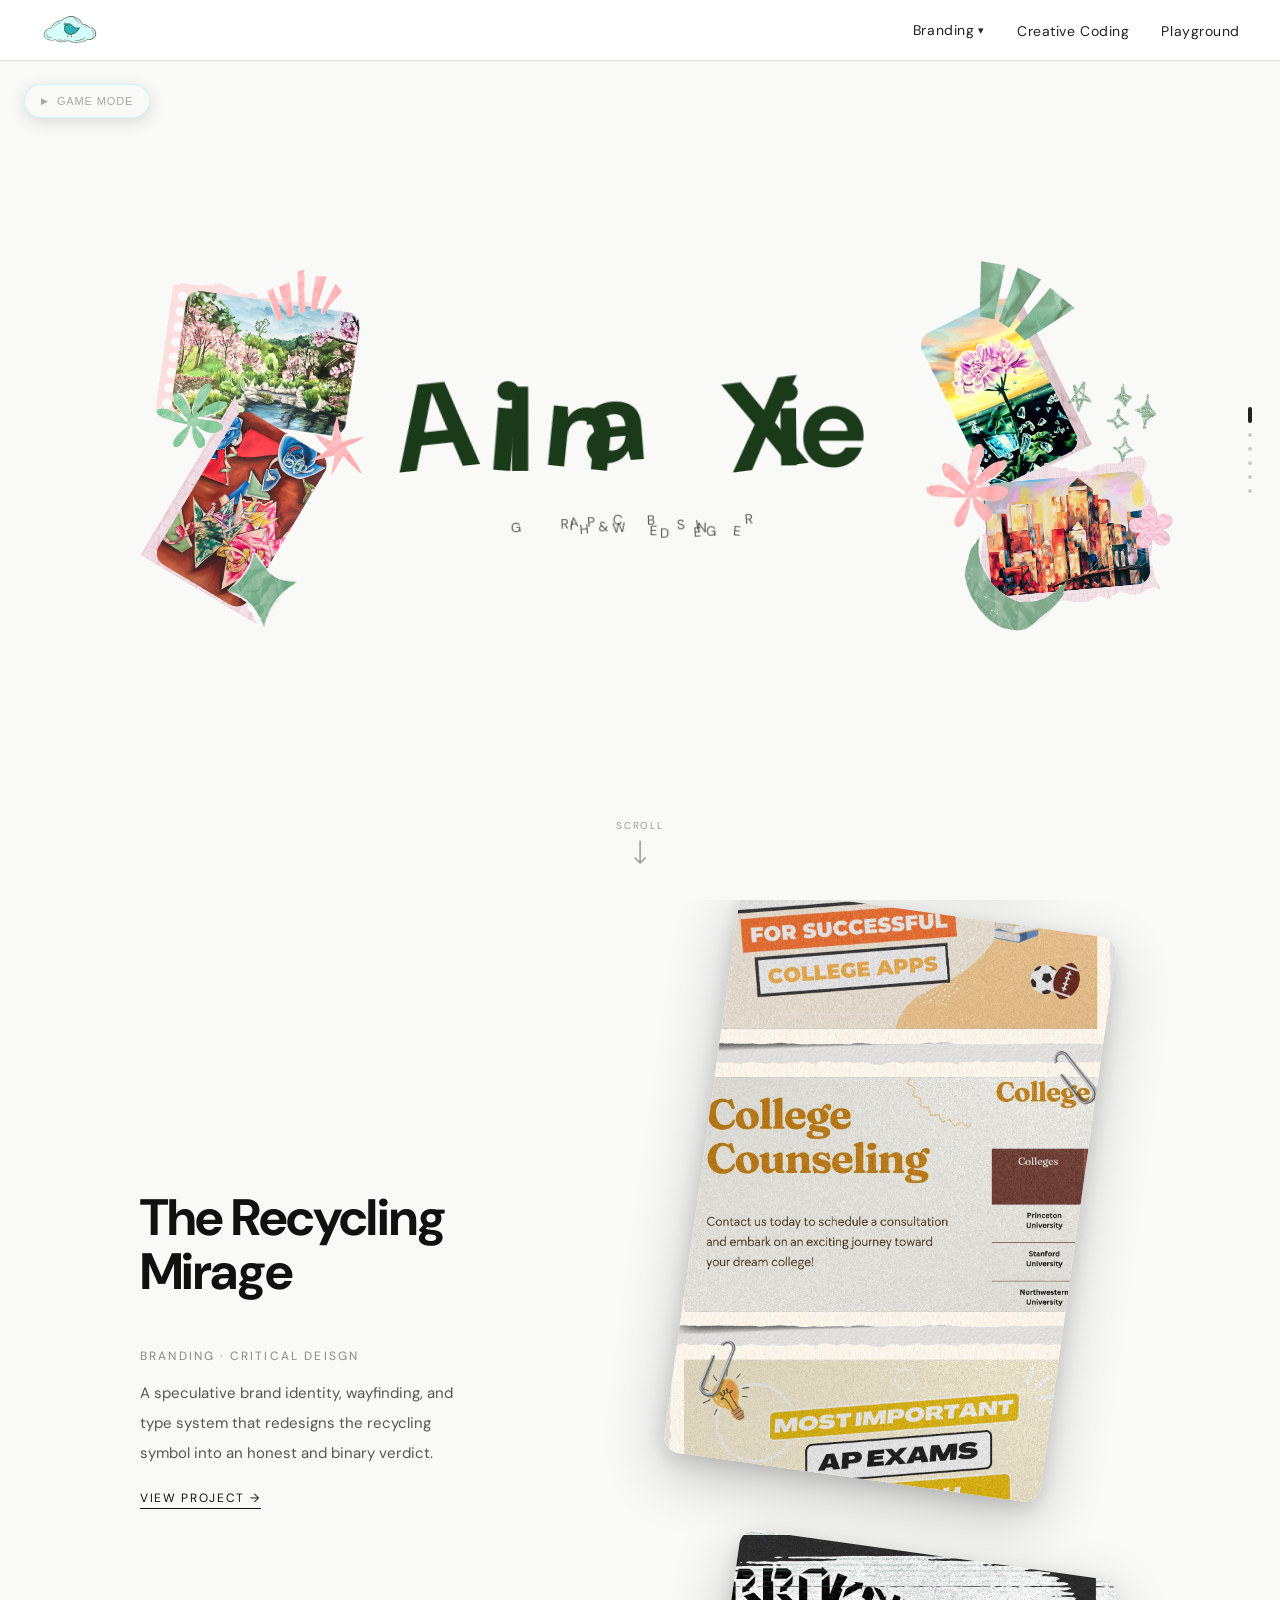
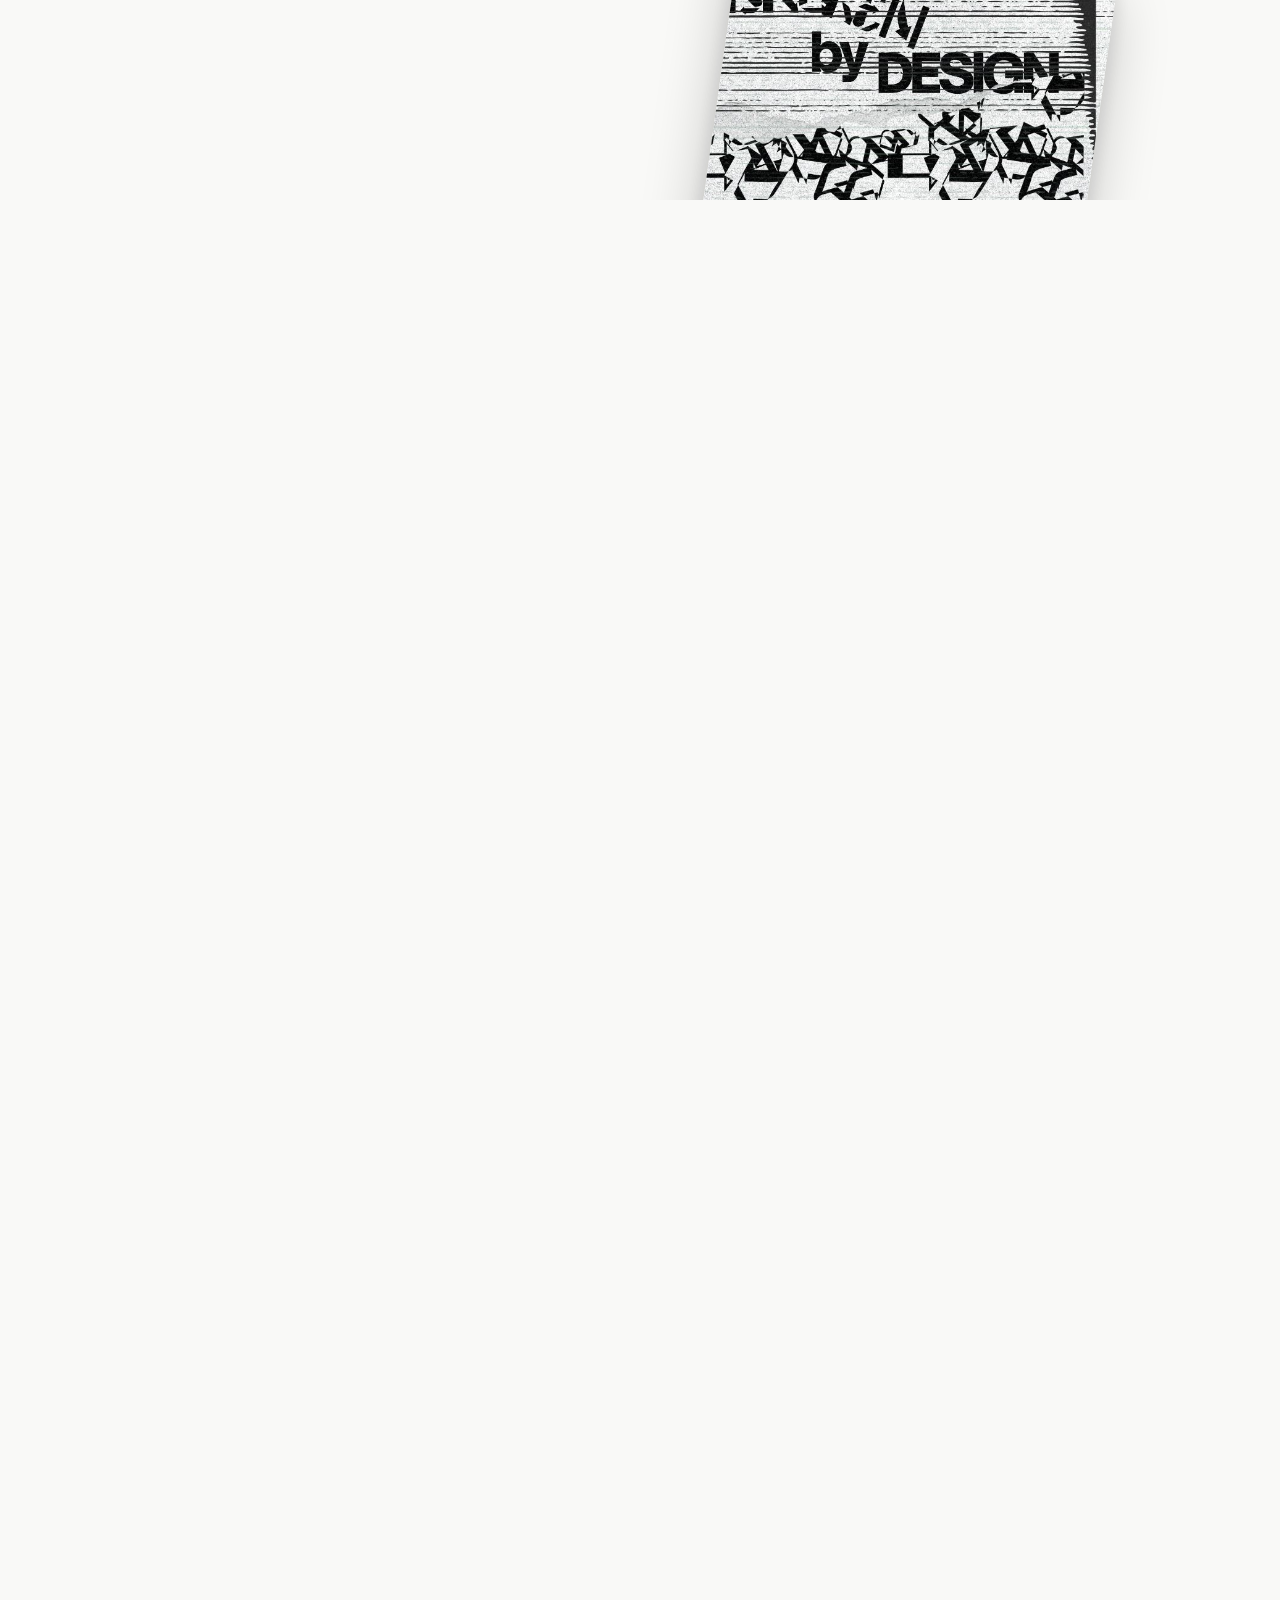
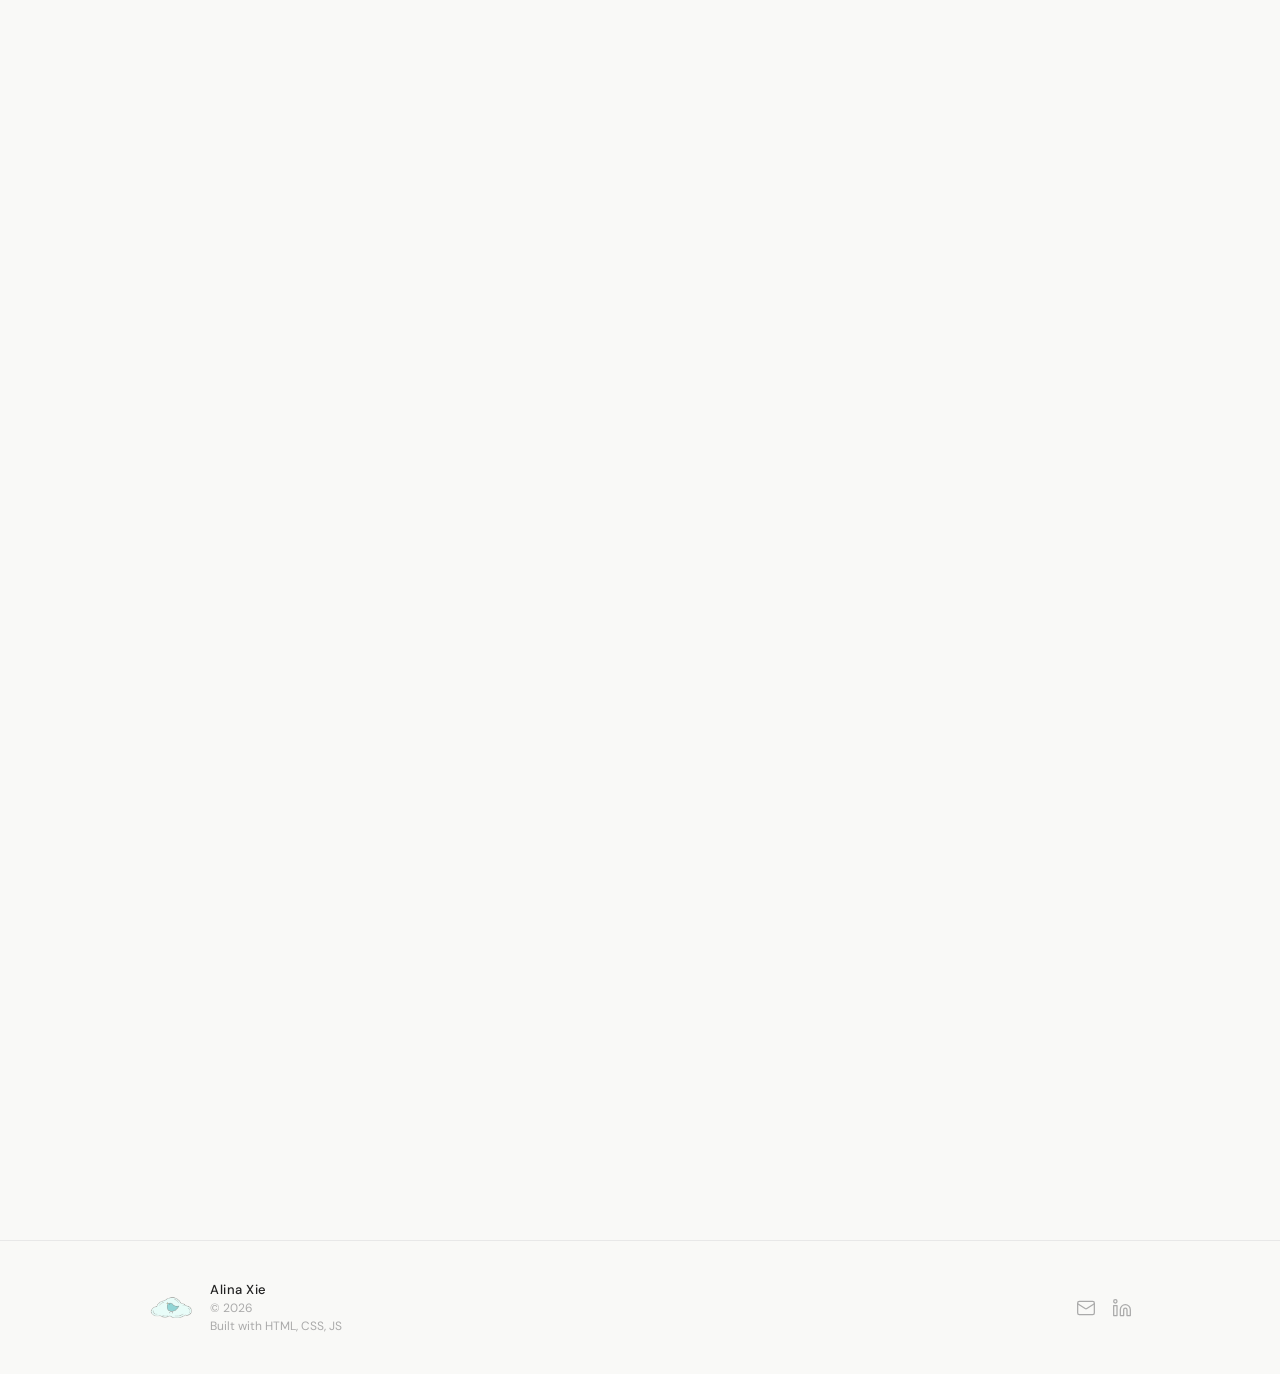
==== index.html @ 08f46d64 "remove radar" ====
<!DOCTYPE html>
<html lang="en">
<head>
  <meta charset="UTF-8" />
  <meta name="viewport" content="width=device-width, initial-scale=1.0" />
  <title>Alina Xie | Portfolio</title>
  <link rel="stylesheet" href="style.css" />
  <link rel="icon" href="images/logo.png" />
  <link rel="preconnect" href="https://fonts.googleapis.com">
  <link rel="preconnect" href="https://fonts.gstatic.com" crossorigin>
  <link href="https://fonts.googleapis.com/css2?family=DM+Sans:ital,opsz,wght@0,9..40,100..1000;1,9..40,100..1000&display=swap" rel="stylesheet">
  <link href="https://fonts.googleapis.com/css2?family=Space+Grotesk:wght@300..700&display=swap" rel="stylesheet">
  <link href="https://fonts.googleapis.com/css2?family=JetBrains+Mono:wght@400;500;600&display=swap" rel="stylesheet">
</head>
<body class="home-body">

  <!-- Background color layer -->
  <div class="home-bg-layer" id="homeBgLayer"></div>

  <!-- NAVBAR -->
  <nav class="navbar navbar-home">
    <a href="index.html" class="nav-logo">
      <img src="images/logo.png" alt="Alina Xie Logo">
    </a>
    <ul class="nav-links" id="navLinks">
      <li class="dropdown">
        <a href="#" class="dropdown-toggle">Branding <span class="arrow">▾</span></a>
        <ul class="dropdown-menu">
          <li><a href="sportsExcitement.html">SportsExcitement</a></li>
          <li><a href="haddee.html">Haddee Education</a></li>
          <li><a href="recyclingMirage.html">The Recycling Mirage</a></li>
        </ul>
      </li>
      <li><a href="web-art.html">Creative Coding</a></li>
      <li><a href="playground.html">Playground</a></li>
    </ul>
    <button class="hamburger" id="hamburger" aria-label="Toggle menu">
      <span></span><span></span><span></span>
    </button>
  </nav>

  <!-- GAME MODE TOGGLE -->
  <button class="game-mode-btn" id="gameModeBtn" type="button" aria-haspopup="true">
    <span class="game-mode-btn-icon">▶</span>
    <span class="game-mode-btn-text">GAME MODE</span>
  </button>

  <!-- HERO: full viewport, background + name only -->
  <section class="home-hero" id="homeHero">
    <div class="home-hero-bg">
      <!-- <img src="images/heroBackground.jpg" alt=""> -->
    </div>
    <div class="home-hero-content">
      <img src="images/heroArt1.png" alt="" class="hero-art hero-art-left">
      <div class="hero-text-center">
        <h1 class="slide-intro-name" id="heroTitle" aria-label="Alina Xie">
          <span class="hero-word">
            <span class="hl">A</span><span class="hl">l</span><span class="hl">i</span><span class="hl">n</span><span class="hl">a</span>
          </span>
          <span class="hero-space"></span>
          <span class="hero-word">
            <span class="hl">X</span><span class="hl">i</span><span class="hl">e</span>
          </span>
        </h1>
        <p class="slide-intro-sub" id="heroSub">Graphic &amp; Web Designer</p>
      </div>
      <img src="images/heroArt2.png" alt="" class="hero-art hero-art-right">
    </div>
    <div class="slide-scroll-hint">
      <span>Scroll</span>
      <svg width="14" height="24" viewBox="0 0 14 24" fill="none"><path d="M7 1 L7 23 M7 23 L2 18 M7 23 L12 18" stroke="currentColor" stroke-width="1.5" stroke-linecap="round" stroke-linejoin="round"/></svg>
    </div>
  </section>

  <!-- PROJECTS: left text panel + right scroll strip -->
  <div class="home-layout-outer" id="homeLayoutOuter">
  <div class="home-layout" id="homeLayout">

    <!-- LEFT: sticky text panel -->
    <div class="home-text-panel" id="homeTextPanel">
      <div class="home-project-info" id="homeProjectInfo" aria-live="polite">
        <h2 class="slide-title" id="infoTitle">SportsExcitement</h2>
        <p class="slide-category" id="infoCategory">Branding · Marketing</p>
        <p class="slide-desc" id="infoDesc">Graphics and carousel posts building community for a sports platform supporting youth athletes.</p>
        <a class="slide-cta" id="infoCta" href="sportsExcitement.html">View Work →</a>
      </div>
    </div>

    <!-- RIGHT: vertical scroll strip -->
    <div class="home-scroll-strip" id="homeScrollStrip">
      <div class="home-strip-track" id="homeStripTrack">

      <div class="home-thumb" data-index="0"
           data-href="sportsExcitement.html">
        <div class="thumb-info">
          <p class="thumb-category">Branding · Marketing</p>
          <h2 class="thumb-title">SportsExcitement</h2>
          <p class="thumb-desc">Graphics and carousel posts building community for a sports platform supporting youth athletes.</p>
          <a class="thumb-cta" href="sportsExcitement.html">View Work →</a>
        </div>
        <a href="sportsExcitement.html">
          <img src="images/sportsExcitementThumbnail.jpg" alt="">
        </a>
      </div>

      <div class="home-thumb" data-index="1"
           data-href="haddee.html">
        <div class="thumb-info">
          <p class="thumb-category">Branding · Marketing</p>
          <h2 class="thumb-title">Haddee Education</h2>
          <p class="thumb-desc">Short-form infographic videos and thumbnails for a K–12 and college education service.</p>
          <a class="thumb-cta" href="haddee.html">View Work →</a>
        </div>
        <a href="haddee.html">
          <img src="images/haddeeThumbnail.jpg" alt="">
        </a>
      </div>

      <div class="home-thumb" data-index="2"
           data-href="haddee.html">
        <div class="thumb-info">
          <p class="thumb-category">Branding · Critical Deisgn</p>
          <h2 class="thumb-title">The Recycling Mirage</h2>
          <p class="thumb-desc">A speculative brand identity, wayfinding, and type system that redesigns the recycling symbol into an honest and binary verdict.</p>
          <a class="thumb-cta" href="recyclingMirage.html">View Project →</a>
        </div>
        <a href="recyclingMirage.html">
          <img src="images/recyclingThumbnail.jpg" alt="">
        </a>
      </div>

      <div class="home-thumb" data-index="3"
           data-href="web-art.html">
        <div class="thumb-info">
          <p class="thumb-category">Coding · Web Art</p>
          <h2 class="thumb-title">Creative Coding</h2>
          <p class="thumb-desc">Scroll-based creative coding websites exploring memory, ocean pollution, and forgotten recipes.</p>
          <a class="thumb-cta" href="web-art.html">View Projects →</a>
        </div>
        <a href="web-art.html">
          <img src="images/webArtThumbnail.gif" alt="">
        </a>
      </div>

      <div class="home-thumb" data-index="4"
           data-href="playground.html">
        <div class="thumb-info">
          <p class="thumb-category">Graphic Design · Fine Art</p>
          <h2 class="thumb-title">Playground</h2>
          <p class="thumb-desc">My personal graphic design and fine art pieces.</p>
          <a class="thumb-cta" href="playground.html">View Work →</a>
        </div>
        <a href="playground.html">
          <img src="images/playgroundThumbnail.jpg" alt="">
        </a>
      </div>

      </div><!-- end home-strip-track -->
    </div>

  </div>
  </div><!-- end home-layout-outer -->

  <!-- PROGRESS DOTS (hero first, then projects) -->
  <nav class="slide-dots" id="slideDots" aria-label="Project navigation">
    <button class="dot active" data-target="hero" aria-label="Intro"></button>
    <button class="dot" data-target="0" aria-label="Sports Excitement"></button>
    <button class="dot" data-target="1" aria-label="Haddee Education"></button>
    <button class="dot" data-target="2" aria-label="Recycling"></button>
    <button class="dot" data-target="3" aria-label="Creative Coding"></button>
    <button class="dot" data-target="4" aria-label="Playground"></button>
  </nav>
  <div class="home-footer-wrap">
    <hr class="footer-rule">

    <!-- FOOTER -->
    <footer class="footer">
      <div class="footer-left">
        <a href="index.html" class="footer-logo">
          <img src="images/logo.png" alt="Alina Xie Logo">
        </a>
        <div class="footer-name-group">
          <span class="footer-name">Alina Xie</span>
          <span class="footer-year">&copy; 2026</span>
          <span class="footer-year">Built with HTML, CSS, JS</span>
        </div>
      </div>
      <div class="footer-right">
        <a href="mailto:alinayutongxie@gmail.com" class="footer-icon" aria-label="Email">
          <svg xmlns="http://www.w3.org/2000/svg" width="20" height="20" viewBox="0 0 24 24" fill="none" stroke="currentColor" stroke-width="1.5" stroke-linecap="round" stroke-linejoin="round">
            <rect x="2" y="4" width="20" height="16" rx="2"/><path d="m22 7-8.97 5.7a1.94 1.94 0 0 1-2.06 0L2 7"/>
          </svg>
        </a>
        <a href="https://www.linkedin.com/in/alinayxie" target="_blank" class="footer-icon" aria-label="LinkedIn">
          <svg xmlns="http://www.w3.org/2000/svg" width="20" height="20" viewBox="0 0 24 24" fill="none" stroke="currentColor" stroke-width="1.5" stroke-linecap="round" stroke-linejoin="round">
            <path d="M16 8a6 6 0 0 1 6 6v7h-4v-7a2 2 0 0 0-2-2 2 2 0 0 0-2 2v7h-4v-7a6 6 0 0 1 6-6z"/><rect x="2" y="9" width="4" height="12"/><circle cx="4" cy="4" r="2"/>
          </svg>
        </a>
      </div>
    </footer>
  </div>

  <!-- GAME MODE OVERLAY -->
  <div class="game-overlay" id="gameOverlay" aria-hidden="true">
    <div class="game-stars" aria-hidden="true"></div>
    <div class="game-stars-2" aria-hidden="true"></div>
    <div class="game-grid-bg" aria-hidden="true"></div>
    <div class="game-scanlines" aria-hidden="true"></div>

    <div class="game-world" id="gameWorld">
      <div class="game-character" id="gameCharacter">
        <img src="images/game/character.png" alt="" class="game-character-img" id="gameCharacterImg"
             onerror="this.classList.add('game-char-missing')">
        <div class="game-character-fallback" aria-hidden="true"></div>
      </div>
    </div>

    <div class="game-hud">
      <div class="game-hud-title">
        <span class="game-hud-dot" aria-hidden="true"></span>
        <span class="game-hud-text">
          <span class="game-hud-heading">GAME MODE</span>
          <span id="gameHudLabel">SIGNALS 0 / 8</span>
        </span>
      </div>
      <div class="game-hud-right">
        <button class="game-mute-btn" id="gameMuteBtn" type="button" aria-label="Toggle sound">
          <img src="images/game/notMute.png" alt="" class="game-mute-icon" id="gameMuteIcon">
        </button>
        <button class="game-exit-btn" id="gameExitBtn" type="button">EXIT ✕</button>
      </div>
    </div>

    <p class="game-hint">use arrow keys or the arrow pad below to move towards the portals</p>

    <div class="game-toast" id="gameToast" aria-live="polite"></div>

    <div class="game-controls" id="gameControls" role="group" aria-label="Move character">
      <button class="game-pad-btn game-pad-up" data-dir="up" aria-label="Move up" aria-pressed="false" type="button">▲</button>
      <button class="game-pad-btn game-pad-left" data-dir="left" aria-label="Move left" aria-pressed="false" type="button">◀</button>
      <button class="game-pad-btn game-pad-right" data-dir="right" aria-label="Move right" aria-pressed="false" type="button">▶</button>
      <button class="game-pad-btn game-pad-down" data-dir="down" aria-label="Move down" aria-pressed="false" type="button">▼</button>
    </div>

    <div class="game-portal-flash" id="gamePortalFlash" aria-hidden="true"></div>
  </div>

  <script src="script.js"></script>
</body>
</html>
---- style.css ----
*, *::before, *::after {
  box-sizing: border-box;
  margin: 0;
  padding: 0;
}

body {
  font-family: 'DM Sans', sans-serif;
--font-heading: 'DM Sans', sans-serif;
  color: #222;
  background: #fff;
}

/* NAVBAR */
.navbar {
  position: sticky;
  top: 0;
  z-index: 100;
  background: #fff;
  display: flex;
  align-items: center;
  justify-content: space-between;
  padding: 12px 40px;
  border-bottom: 1px solid #e0e0e0;
}

.nav-logo img {
  height: 36px;
  display: block;
}

.nav-links {
  list-style: none;
  display: flex;
  gap: 32px;
  align-items: center;
}

.nav-links a {
  text-decoration: none;
  color: #222;
  font-size: 14px;
  letter-spacing: 0.04em;
  transition: color 0.2s;
}

.nav-links a:hover {
  color: #888;
}

/* DROPDOWN */
.dropdown {
  position: relative;
}

.dropdown-toggle {
  cursor: pointer;
  display: flex;
  align-items: center;
  gap: 4px;
}

.arrow {
  font-size: 11px;
  transition: transform 0.2s;
}

.dropdown.open .arrow {
  transform: rotate(180deg);
}

.dropdown-menu {
  display: none;
  position: absolute;
  top: calc(100% + 10px);
  left: 0;
  background: #fff;
  border: 1px solid #e0e0e0;
  list-style: none;
  min-width: 150px;
  box-shadow: 0 4px 12px rgba(0,0,0,0.08);
}

.dropdown-menu li a {
  display: block;
  padding: 10px 16px;
  font-size: 14px;
  white-space: nowrap;
}

.dropdown-menu li a:hover {
  background: #f5f5f5;
}

.dropdown.open .dropdown-menu {
  display: block;
}

/* HAMBURGER */
.hamburger {
  display: none;
  flex-direction: column;
  gap: 5px;
  background: none;
  border: none;
  cursor: pointer;
  padding: 4px;
}

.hamburger span {
  display: block;
  width: 22px;
  height: 2px;
  background: #222;
  transition: all 0.2s;
}

/* HERO */
.hero {
  position: relative;
  width: 100%;
  overflow: hidden;
  display: flex;
  justify-content: center;
}

.hero-bg {
  position: absolute;
  inset: 0;
}

.hero-bg img {
  width: 100%;
  height: 100%;
  object-fit: cover;
  display: block;
}

.hero-content {
  position: relative;
  z-index: 2;
  display: flex;
  flex-direction: column;
  align-items: center;
  width: 100%;
  padding: 80px 40px 60px;
}

.hero-text {
  text-align: center;
  color: #000;
  margin-bottom: 60px;
}

.hero-text h1 {
  font-size: clamp(5.5rem, 8.5vw, 3rem);
  font-family: 'DM Sans', sans-serif;
  font-weight: 400;
  letter-spacing: 0.05em;
  font-weight: bold;
  margin-bottom: 8px;
}

.hero-text p {
  font-size: clamp(0.9rem, 2vw, 1.15rem);
  letter-spacing: 0.12em;
  text-transform: uppercase
  opacity: 0.9;
}

/* CARDS */
.cards {
  display: flex;
  justify-content: center;
  gap: 100px;
  flex-wrap: wrap;
  margin-top: 8vh;
  margin-bottom: 5vh;
}

.card {
  text-decoration: none;
  color: #222;
  display: flex;
  flex-direction: column;
  align-items: center;
  gap: 14px;
  transition: transform 0.2s, opacity 0.2s;
}

.card:hover {
  transform: translateY(-5px);
  opacity: 0.85;
}

.card img {
  width: 226px;
  height: 298px;
  object-fit: cover;
  display: block;
}

.card-label {
  font-size: 16px;
  letter-spacing: 0.06em;
  text-transform: uppercase;
}

/* FOOTER */
.footer {
  max-width: 1080px;
  margin: 0 auto;
  padding: 40px 48px;
  display: flex;
  align-items: center;
  justify-content: space-between;
  gap: 24px;
  position: relative;
  z-index: 1;
}

.footer-left {
  display: flex;
  align-items: center;
  gap: 16px;
}

.footer-name-group {
  display: flex;
  flex-direction: column;
  gap: 2px;
}

.footer-logo img {
  height: 28px;
  opacity: 0.5;
  display: block;
  transition: opacity 0.2s;
}

.footer-logo:hover img {
  opacity: 1;
}

.footer-name {
  font-size: 13px;
  font-weight: 500;
  color: #222;
  letter-spacing: 0.04em;
}

.footer-year {
  font-size: 12px;
  color: #aaa;
}

.footer-right {
  display: flex;
  align-items: center;
  gap: 16px;
}

.footer-icon {
  color: #aaa;
  transition: color 0.2s;
  display: flex;
  align-items: center;
}

.footer-icon:hover {
  color: #222;
}

.footer-rule {
  border: none;
  border-top: 1px solid #e8e8e8;
  margin: 0;
  width: 100%;
  position: relative;
  z-index: 1;
}

/* MOBILE - navbar */
@media (max-width: 700px) {
  .navbar {
    padding: 12px 20px;
  }

  .nav-links {
    display: none;
    flex-direction: column;
    gap: 0;
    position: absolute;
    top: 61px;
    left: 0;
    right: 0;
    background: #fff;
    border-bottom: 1px solid #e0e0e0;
    padding: 12px 0;
  }

  .nav-links.open {
    display: flex;
  }

  .nav-links li {
    width: 100%;
  }

  .nav-links a {
    display: block;
    padding: 10px 24px;
  }

  .dropdown-menu {
    position: static;
    box-shadow: none;
    border: none;
    border-top: 1px solid #f0f0f0;
    padding-left: 16px;
  }

  .hamburger {
    display: flex;
  }

  .cards {
    gap: 32px;
  }
}

/* ── PAGE HERO ── */
.page-hero {
  position: relative;
  width: 100%;
  height: 35vh;
  min-height: 200px;
  overflow: hidden;
  display: flex;
  align-items: center;
  justify-content: center;
}

.page-hero-bg {
  position: absolute;
  inset: 0;
}

.page-hero-bg img {
  width: 100%;
  height: 100%;
  object-fit: cover;
  display: block;
}

.page-hero-text {
  position: relative;
  z-index: 1;
  text-align: center;
  color: #000000;
  margin-top: 3em;
}

.page-hero-text h1 {
  font-size: clamp(2.8rem, 5vw, 4rem);
  font-family: 'DM Sans', sans-serif;
  font-weight: bold;
  letter-spacing: 0.03em;
  margin-bottom: 8px;
}

.page-hero-text p {
  font-size: clamp(0.75rem, 1.2vw, 0.875rem);
  letter-spacing: 0.12em;
  text-transform: uppercase;
  opacity: 0.9;
}

/* ── BRANDING MAIN ── */
.branding-main {
  width: 100%;
}

.project-section {
  width: 100%;
  max-width: 100%;
  margin-bottom: 0;
  padding: 60px max(24px, calc((100% - 960px) / 2));
}

.section-spex {
  background-color: #f7f9fb;
}

.section-haddee {
  background-color: #fff5f2;
}

.section-haddee-mail {
  background-color: #f9f9f7;
}

.client-logo {
  display: block;
  max-height: 70px;
  width: auto;
  margin: 0 auto 28px;
}

.haddee-logo {
  margin-top: 10vh;
  max-height: 56px;
}

.overview {
  margin-bottom: 32px;
  background: #fff;
  border-radius: 12px;
  padding: 24px 0;
}

.overview h3 {
  font-size: 17px;
  letter-spacing: 0.18em;
  text-transform: uppercase;
  margin-top: 20px;
  margin-left: 60px;
  margin-right: 60px;
  margin-bottom: 10px;
  color: #555;
}

.overview p {
  font-size: 16px;
  line-height: 1.6;
  color: #333;
  margin-bottom: 8px;
  margin-left: 60px;
  margin-right: 60px;
}

.subsection-title {
  font-size: 18px;
  letter-spacing: 0.16em;
  text-transform: uppercase;
  color: #555;
  margin-top: 15vh;
  margin-bottom: 60px;
  text-align: center;
}

/* ── CAROUSELS (base) ── */
.carousel {
  position: relative;
  overflow: hidden;
  background: transparent;
}

.carousel-track {
  display: flex;
  transition: transform 0.35s ease;
}

.carousel-track img {
  min-width: 100%;
  width: 100%;
  height: 360px;
  display: block;
  object-fit: contain;
  background: transparent;
}

.carousel-btn {
  position: absolute;
  top: 50%;
  transform: translateY(-50%);
  background: rgba(255,255,255,0.8);
  border: none;
  width: 36px;
  height: 36px;
  border-radius: 50%;
  font-size: 16px;
  cursor: pointer;
  display: flex;
  align-items: center;
  justify-content: center;
  transition: background 0.2s;
  z-index: 2;
}

.carousel-btn:hover {
  background: rgba(255,255,255,1);
}

.carousel-btn.prev { left: 10px; }
.carousel-btn.next { right: 10px; }

.carousel-counter {
  position: absolute;
  bottom: 8px;
  right: 12px;
  font-size: 11px;
  color: #fff;
  background: rgba(0,0,0,0.4);
  padding: 2px 7px;
  border-radius: 10px;
  letter-spacing: 0.05em;
}

/* ── SPEX ROW 1: Coming Soon + Baseball side by side ── */
/* The row centers the two fixed-width carousels */
.carousel-row {
  display: flex;
  gap: 24px;
  justify-content: center;
  margin-bottom: 50px;
}

/* Fixed pixel width so the carousel box never stretches beyond the image,
   keeping arrows tight to the image edges */
.carousel-row .carousel {
  width: 360px;
  flex: 0 0 360px;
}

.carousel-row .carousel-track img {
  height: 360px;
  width: 360px;
  min-width: 360px;
}

.vector-last-row {
  margin-bottom: 20vh;
}


.carousel-image-row {
  display: flex;
  gap: 16px;
  align-items: center;
  justify-content: center;
  margin-bottom: 32px;
}

.carousel-image-row .carousel {
  width: 360px;
  flex: 0 0 360px;
}

.carousel-image-row .carousel-track img {
  height: 360px;
  width: 360px;
  min-width: 360px;
}

.standalone-img {
  width: 360px;
  flex: 0 0 360px;
  height: 360px;
  object-fit: contain;
  background: transparent;
  display: block;
}

/* ── HADDEE GIFS ── */
.gif-row {
  display: flex;
  gap: 16px;
  flex-wrap: nowrap;
  margin: 16px 0 32px;
  justify-content: center;
}

.gif-row img {
  flex: 1;
  max-width: 280px;
  height: auto;
  display: block;
  margin-top: -7vh;
}

/* ── HADDEE: direct mail left, thumbnails stacked right ── */
.mail-thumbnails-row {
  display: flex;
  gap: 20px;
  align-items: flex-start;
  justify-content: center;
  margin: 24px 0;
}

.mail-carousel {
  flex: 3;
  margin: 0;
  margin-bottom: 50px;
}

.mail-carousel .carousel-track img {
  height: 440px;
  width: 100%;
  min-width: 100%;
}

.thumbnail-stack {
  flex: 2;
  display: flex;
  flex-direction: column;
  gap: 16px;
}

.thumbnail-stack img {
  width: 100%;
  height: auto;
  display: block;
  object-fit: cover;
}

/* ── MASONRY AUTO-SCROLLING STRIP ── */
.more-graphic-design {
  background-color: #f6f6f6;
  margin-top: 120px;
}

.masonry-carousel {
  width: 100%;
  overflow: hidden;
  margin-top: 40px;
}

.masonry-track {
  display: flex;
  gap: 10px;
  will-change: transform;
}

.masonry-track img {
  height: 220px;
  width: auto;
  flex-shrink: 0;
  object-fit: cover;
  display: block;
}

/* ── PAGE LINKS ── */
.page-links {
  display: flex;
  justify-content: space-between;
  align-items: center;
  padding: 40px max(24px, calc((100% - 960px) / 2));
  background: #f6f6f6;
  flex-wrap: wrap;
  gap: 12px;
}

.page-links a {
  text-decoration: none;
  font-size: 15px;
  letter-spacing: 0.08em;
  color: #222;
  transition: opacity 0.2s;
}

.page-links a:hover {
  opacity: 1;
  color: #888;
  letter-spacing: 0.16em;
  transition: color 0.2s, letter-spacing 0.2s;
}

/* ── MOBILE ── */
@media (max-width: 700px) {
  .carousel-row,
  .carousel-image-row,
  .mail-thumbnails-row {
    flex-direction: column;
    align-items: center;
  }

  .carousel-row .carousel,
  .carousel-image-row .carousel,
  .carousel-row .carousel-track img,
  .carousel-image-row .carousel-track img {
    width: 100%;
    min-width: 100%;
    flex: 0 0 100%;
  }

  .standalone-img {
    width: 100%;
    flex: 0 0 100%;
    height: 260px;
  }

  .carousel-track img,
  .carousel-row .carousel-track img,
  .carousel-image-row .carousel-track img {
    height: 260px;
  }

  .mail-carousel .carousel-track img {
    height: 260px;
  }

  .mail-carousel,
  .thumbnail-stack {
    width: 100%;
  }

  .gif-row {
    flex-wrap: wrap;
  }

  .gif-row img {
    max-width: 100%;
  }

  .masonry-track img {
    height: 150px;
  }
}

/* ── PERSONAL WORK ── */
.pw-main {
  width: 100%;
}

.section-personal {
  background-color: #f6f6f6;
}

.pw-grid {
  max-width: 960px;
  margin: 0 auto;
  padding: 60px 24px 80px;
  display: flex;
  flex-direction: column;
  gap: 0;
}

.pw-row {
  display: flex;
  gap: 0;
  width: 100%;
}

/* each item is a flex container that holds its image */
.pw-item {
  flex: 1;
  overflow: hidden;
  cursor: pointer;
  position: relative;
  padding: 15px;
  background-color: #f6f6f6;
}

.pw-flex-3 { flex: 3; }
.pw-flex-1 { flex: 1.4; }

/* image fills the item box without cropping — contain keeps full image */
.pw-item img {
  width: 100%;
  height: 100%;
  display: block;
  object-fit: contain;
  transition: opacity 0.3s ease, transform 0.3s ease;
}

.pw-item:hover img {
  opacity: 0.65;
  transform: scale(1.07);
}

/* fixed heights per row so the grid looks structured */
.pw-row:nth-child(1) { height: 320px; }
.pw-row:nth-child(2) { height: 320px; }
.pw-row:nth-child(3) { height: 320px; }

/* ── LIGHTBOX ── */
.lightbox-backdrop {
  display: none;
  position: fixed;
  inset: 0;
  background: rgba(0, 0, 0, 0.85);
  z-index: 200;
}

.lightbox {
  display: none;
  position: fixed;
  inset: 0;
  z-index: 201;
  align-items: center;
  justify-content: center;
}

.lightbox.active,
.lightbox-backdrop.active {
  display: flex;
}

.lightbox-img-wrap {
  max-width: 88vw;
  max-height: 88vh;
  display: flex;
  align-items: center;
  justify-content: center;
}

.lightbox-img-wrap img {
  max-width: 88vw;
  max-height: 88vh;
  width: auto;
  height: auto;
  display: block;
  object-fit: contain;
  border-radius: 2px;
}

.lightbox-close {
  position: fixed;
  top: 20px;
  right: 24px;
  background: none;
  border: none;
  color: #fff;
  font-size: 24px;
  cursor: pointer;
  z-index: 202;
  line-height: 1;
  opacity: 0.8;
  transition: opacity 0.2s;
}

.lightbox-close:hover {
  opacity: 1;
}

.lightbox-arrow {
  background: rgba(255, 255, 255, 0.15);
  border: none;
  color: #fff;
  font-size: 24px;
  width: 48px;
  height: 48px;
  border-radius: 50%;
  cursor: pointer;
  display: flex;
  align-items: center;
  justify-content: center;
  flex-shrink: 0;
  margin: 0 16px;
  transition: background 0.2s;
  z-index: 202;
}

.lightbox-arrow:hover {
  background: rgba(255, 255, 255, 0.3);
}

/* MOBILE */
@media (max-width: 700px) {
  .pw-row {
    flex-direction: column;
    height: auto !important;
  }

  .pw-item,
  .pw-flex-3,
  .pw-flex-1 {
    flex: none;
    width: 100%;
    height: 260px;
  }

  .fine-art-col .pw-item {
    height: auto;
  }

  .fine-art-col .pw-item img {
    height: auto;
  }

  .lightbox-arrow {
    margin: 0 8px;
    width: 40px;
    height: 40px;
    font-size: 18px;
  }

  .lightbox-img-wrap,
  .lightbox-img-wrap img {
    max-width: 68vw;
  }
}
/* ── DIGITAL MEDIA ── */
.dm-section {
width: 100%;
padding: 70px max(24px, calc((100% - 960px) / 2));
background: #fff;
}

.dm-section-alt {
background: #f6f6f6;
}

.dm-section-title {
font-size: clamp(1.1rem, 2vw, 1.3rem);
font-weight: 400;
letter-spacing: 0.18em;
text-transform: uppercase;
color: #222;
text-align: center;
margin-bottom: 10px;
}

.dm-section-sub {
font-size: 13px;
letter-spacing: 0.1em;
text-transform: uppercase;
color: #888;
text-align: center;
margin-bottom: 48px;
margin-top: 3vh;
}

/* Motion Graphics: 3 GIFs in a row */
.dm-gif-row {
display: flex;
gap: 20px;
justify-content: center;
align-items: center;
flex-wrap: wrap;
margin-top: 10vh;
margin-bottom: 10vh;
}

.dm-gif-item {
flex: 1;
min-width: 260px;
max-width: 420px;
}

.dm-gif-item img {
width: 100%;
height: auto;
display: block;
}

/* Web Art: 2 clickable GIF previews */
.dm-webart-row {
display: flex;
gap: 40px;
justify-content: center;
align-items: flex-start;
flex-wrap: wrap;
margin-top: -15vh;
margin-bottom: -10vh;
}

.dm-webart-item {
text-decoration: none;
color: #222;
display: flex;
flex-direction: column;
align-items: center;
gap: 14px;
}

.dm-webart-img-wrap {
position: relative;
overflow: hidden;
width: 450px;
}

.dm-webart-img-wrap img {
width: 100%;
height: auto;
display: block;
transition: opacity 0.3s ease, transform 0.3s ease;
}

.dm-webart-overlay {
display: none;
}

.dm-webart-btn {
position: absolute;
top: 70%;
left: 50%;
transform: translate(-50%, -50%);
display: block;
transition: opacity 0.2s ease, transform 0.2s ease;
}

.dm-webart-btn img {
width: 120px;
height: auto;
display: block;
}

.dm-webart-btn:hover {
opacity: 0.8;
transform: translate(-50%, -50%) scale(1.05);
}

.dm-webart-item:hover .dm-webart-img-wrap img:first-child {
opacity: 0.65;
transform: scale(1.04);
}

/* MOBILE */
@media (max-width: 700px) {
.dm-gif-row {
  flex-direction: column;
  align-items: center;
}

.dm-gif-item {
  max-width: 100%;
  width: 100%;
}

.dm-webart-row {
  flex-direction: column;
  align-items: center;
  gap: 32px;
}

.dm-webart-img-wrap {
  width: 100%;
}
}

.fine-art-grid {
  display: grid;
  grid-template-columns: repeat(3, 1fr);
  gap: 20px;
  padding: 20px;
  max-width: 1300px;
  margin-left: auto;
  margin-right: auto;
}

.fine-art-col {
  display: flex;
  flex-direction: column;
  gap: 20px;
  margin-top: 10vh;
}

/* override pw-item defaults that break proportional scaling */
.fine-art-col .pw-item {
  padding: 0;
  overflow: visible;
  flex: none;
}

.fine-art-col .pw-item img {
  width: 100%;
  height: auto;
  display: block;
  object-fit: unset;
}

.fine-art-col .pw-item:hover img {
  transform: scale(1.07);
}

@media (max-width: 700px) {
  .fine-art-grid {
    grid-template-columns: repeat(2, 1fr);
    margin-left: 16px;
    margin-right: 16px;
    padding: 16px;
    gap: 12px;
  }

  .fine-art-col {
    margin-top: 0;
    gap: 12px;
  }
}

/* ── SCROLL REVEAL ── */
.reveal {
  opacity: 0;
  transform: translateY(28px);
  transition: opacity 0.65s ease, transform 0.65s ease;
}

.reveal.visible {
  opacity: 1;
  transform: translateY(0);
}

/* staggered children inside a reveal-group */
.reveal-group > * {
  opacity: 0;
  transform: translateY(28px);
  transition: opacity 0.55s ease, transform 0.55s ease;
}

.reveal-group.visible > * {
  pointer-events: auto;
}

/* hero cards are above the fold — skip the reveal animation entirely */
.hero .cards.reveal-group > *,
.hero .cards.reveal-group.visible > * {
  opacity: 1;
  transform: translateY(0);
  pointer-events: auto;
  transition-delay: 0s;
}

.reveal-group.visible > *:nth-child(1) { opacity: 1; transform: translateY(0); transition-delay: 0s; }
.reveal-group.visible > *:nth-child(2) { opacity: 1; transform: translateY(0); transition-delay: 0.12s; }
.reveal-group.visible > *:nth-child(3) { opacity: 1; transform: translateY(0); transition-delay: 0.24s; }
.reveal-group.visible > *:nth-child(4) { opacity: 1; transform: translateY(0); transition-delay: 0.36s; }
.reveal-group.visible > *:nth-child(5) { opacity: 1; transform: translateY(0); transition-delay: 0.48s; }
.reveal-group.visible > *:nth-child(6) { opacity: 1; transform: translateY(0); transition-delay: 0.60s; }

/* page hero text always visible — override reveal for hero */
.page-hero-text.reveal {
  opacity: 0;
  transform: translateY(16px);
}

.page-hero-text.reveal.visible {
  opacity: 1;
  transform: translateY(0);
  transition-duration: 0.5s;
}
/* Fixed navbar on home */
.navbar-home {
  position: fixed;
  top: 0;
  left: 0;
  right: 0;
  z-index: 200;
  background: rgba(255,255,255,0.92);
  backdrop-filter: blur(8px);
  -webkit-backdrop-filter: blur(8px);
}

.slide-scroll-hint {
  position: absolute;
  bottom: 36px;
  left: 50%;
  transform: translateX(-50%);
  display: flex;
  flex-direction: column;
  align-items: center;
  gap: 8px;
  color: #999;
  font-size: 10px;
  letter-spacing: 0.18em;
  text-transform: uppercase;
  animation: scrollBounce 2s ease-in-out infinite;
  z-index: 1;
}

@keyframes scrollBounce {
  0%, 100% { transform: translateX(-50%) translateY(0); opacity: 0.6; }
  50% { transform: translateX(-50%) translateY(6px); opacity: 1; }
}

/* ── SHARED TEXT STYLES (used in home text panel) ── */

.slide-counter {
  font-family: 'DM Sans', sans-serif;
  font-size: 11px;
  letter-spacing: 0.22em;
  color: #aaa;
  display: block;
}

.slide-title {
  font-family: 'DM Sans', sans-serif;
  font-weight: bold;
  font-size: clamp(2.8rem, 4vw, 4.5rem);
  line-height: 1.05;
  letter-spacing: -0.02em;
  color: #111;
  margin-bottom: 0.7em;
}

.slide-category {
  font-size: 12px;
  letter-spacing: 0.18em;
  text-transform: uppercase;
  color: #888;
}

.slide-desc {
  font-size: 15px;
  line-height: 2;
  color: #555;
  max-width: 340px;
}

.slide-cta {
  font-size: 12px;
  letter-spacing: 0.14em;
  text-transform: uppercase;
  color: #111;
  margin-top: 8px;
  border-bottom: 1px solid #111;
  padding-bottom: 2px;
  text-decoration: none;
  transition: letter-spacing 0.25s ease, color 0.2s;
  display: inline-block;
}

.slide-cta:hover {
  letter-spacing: 0.22em;
  color: #555;
  border-color: #999;
}

.slide-intro-eyebrow {
  font-size: 11px;
  letter-spacing: 0.28em;
  text-transform: uppercase;
  color: #666;
  margin-bottom: 20px;
}

.slide-intro-name {
  font-family: 'DM Sans', sans-serif;
  font-weight: 700;
  font-size: clamp(4rem, 9vw, 8rem);
  letter-spacing: -0.02em;
  line-height: 1;
  color: #1a3a1a;
  margin-bottom: 20px;
  display: flex;
  justify-content: center;
  align-items: baseline;
  overflow: visible;
  gap: 0.12em;
}

.hero-word {
  display: inline-flex;
}

.hero-space {
  display: inline-block;
  width: 0.12em;
}

.hl {
  display: inline-block;
  cursor: default;
  will-change: transform;
  transform-origin: center bottom;
}

.hl-sub {
  display: inline-block;
  will-change: transform;
  transform-origin: center center;
}

.slide-intro-sub {
  font-size: 13px;
  letter-spacing: 0.2em;
  text-transform: uppercase;
  color: #555;
  overflow: visible;
}

.slide-scroll-hint {
  position: absolute;
  bottom: 36px;
  left: 50%;
  transform: translateX(-50%);
  display: flex;
  flex-direction: column;
  align-items: center;
  gap: 8px;
  color: #999;
  font-size: 10px;
  letter-spacing: 0.18em;
  text-transform: uppercase;
  animation: scrollBounce 2s ease-in-out infinite;
}

@keyframes scrollBounce {
  0%, 100% { transform: translateX(-50%) translateY(0); opacity: 0.6; }
  50% { transform: translateX(-50%) translateY(6px); opacity: 1; }
}

/* ── PROGRESS DOTS ── */
.slide-dots {
  position: fixed;
  right: 28px;
  top: 50%;
  transform: translateY(-50%);
  z-index: 300;
  display: flex;
  flex-direction: column;
  gap: 10px;
}

.dot {
  width: 4px;
  height: 4px;
  border-radius: 2px;
  border: none;
  background: #ccc;
  cursor: pointer;
  padding: 0;
  transition: background 0.3s, height 0.3s, border-radius 0.3s;
}

.dot.active {
  background: #222;
  height: 16px;
  border-radius: 2px;
}

/* ── MOBILE (home dots) ── */
@media (max-width: 700px) {
  .slide-dots { right: 12px; }
  .footer { padding: 20px; }
}
/* ════════════════════════════════════════
   HOME — HERO + ROBIN-NOGUIER SCROLL LAYOUT
   ════════════════════════════════════════ */

.home-body {
  overflow-y: auto;
  height: auto;
  background: #f9f9f7;
}

/* Fixed full-page background that fades between project colors */
.home-bg-layer {
  position: fixed;
  inset: 0;
  z-index: 0;
  pointer-events: none;
  transition: background-color 0.9s cubic-bezier(0.25, 0.46, 0.45, 0.94);
  background-color: #f9f9f7;
}

/* ── HERO ── */
.home-hero {
  position: relative;
  width: 100%;
  height: 100vh;
  display: flex;
  align-items: center;
  justify-content: center;
  overflow: hidden;
  z-index: 1;
}

.home-hero-bg {
  position: absolute;
  inset: 0;
  z-index: 0;
}

.home-hero-bg img {
  width: 100%;
  height: 100%;
  object-fit: cover;
  display: block;
}

.home-hero-content {
  position: relative;
  z-index: 1;
  color: #111;
  display: flex;
  flex-direction: row;
  align-items: center;
  justify-content: center;
  gap: 48px;
  width: 100%;
  padding: 0 40px;
}

.hero-text-center {
  display: flex;
  flex-direction: column;
  align-items: center;
  text-align: center;
  gap: 14px;
  flex-shrink: 0;
}

.hero-art {
  width: clamp(220px, 24vw, 374px);
  height: auto;
  object-fit: contain;
  display: block;
  flex-shrink: 0;
}

.hero-art-left {
  /* rotation managed by JS */
}

.hero-art-right {
  /* rotation managed by JS */
}

/* ── PROJECTS SECTION ── */

/* Tall wrapper — gives the page scroll room to drive the strip */
.home-layout-outer {
  position: relative;
  z-index: 1;
}

/* Layout pins to viewport while page scrolls through the wrapper */
.home-layout {
  display: flex;
  width: 100%;
  height: 100vh;
  position: sticky;
  top: 0;
  overflow: hidden;
  background: transparent;
}
/* ── LEFT TEXT PANEL ── */
.home-text-panel {
  flex: 0 0 46%;
  max-width: 560px;
  display: flex;
  align-items: center;
  justify-content: flex-start;
  padding: 60px 48px 60px 140px;
  position: relative;
  z-index: 2;
}

.home-project-info {
  display: flex;
  flex-direction: column;
  gap: 14px;
  align-items: flex-start;
  text-align: left;
  transition: opacity 0.5s cubic-bezier(0.25, 0.46, 0.45, 0.94),
              transform 0.5s cubic-bezier(0.25, 0.46, 0.45, 0.94);
}

.home-project-info.updating {
  opacity: 0;
  transform: translateY(8px);
}

/* ── RIGHT SCROLL STRIP ── */
/* Strip no longer scrolls itself — JS translates it based on page scroll */
.home-scroll-strip {
  flex: 1;
  overflow: visible;
  display: flex;
  flex-direction: column;
  align-items: center;
  padding: 0;
  position: relative;
  margin-left: -60px;
}

.home-scroll-strip::-webkit-scrollbar {
  display: none;
}

/* Inner track — this is what JS translates vertically */
.home-strip-track {
  display: flex;
  flex-direction: column;
  align-items: center;
  width: 100%;
  will-change: transform;
  /* top/bottom padding so first and last cards can center without clipping */
  padding-top: calc((100vh - (100vh - 160px)) / 2);
  padding-bottom: calc((100vh - (100vh - 160px)) / 2);
}

.home-thumb {
  flex-shrink: 0;
  width: 72%;
  max-width: 380px;
  aspect-ratio: 4 / 6;
  max-height: calc(100vh - 160px);
  position: relative;
  cursor: pointer;
  margin: 36px 0;
  overflow: hidden;
  background: transparent;
  border-radius: 16px;
  box-shadow: 0 20px 60px rgba(0, 0, 0, 0.22), 0 6px 20px rgba(0, 0, 0, 0.12);
  transform: rotate(8deg);
  transition: opacity 0.8s cubic-bezier(0.25, 0.46, 0.45, 0.94),
              transform 0.8s cubic-bezier(0.25, 0.46, 0.45, 0.94);
}

/* counter-rotate so the photo stays upright; scale covers corners exposed by rotation */
.home-thumb > a {
  display: block;
  width: 100%;
  height: 100%;
  transform: rotate(-8deg) scale(1.3);
  transform-origin: center center;
}

.home-thumb > a img {
  width: 100%;
  height: 100%;
  object-fit: cover;
  display: block;
  background: transparent;
}

/* keep rotation in every state so it never snaps back to straight */
.home-thumb:not(.is-active) {
  opacity: 0.45;
  transform: rotate(8deg) scale(0.93);
}

.home-thumb.is-active {
  opacity: 1;
  transform: rotate(8deg) scale(1);
}

/* .home-thumb.is-active:hover {
  transform: rotate(8deg) scale(1) translateY(-6px);
  box-shadow: 0 32px 72px rgba(0, 0, 0, 0.28), 0 12px 28px rgba(0, 0, 0, 0.16);
} */

/* ── MOBILE ── */
@media (max-width: 860px) {
  .home-layout-outer {
    height: auto !important;
  }

  .home-layout {
    position: relative;
    flex-direction: column;
    height: auto;
    overflow: visible;
  }

  .home-text-panel {
    display: none;
  }

  .home-scroll-strip {
    flex: none;
    width: 100%;
    overflow: visible;
    padding: 20px 0 40px;
    align-items: center;
    clip-path: none;
    margin-left: 0;
  }

  .home-strip-track {
    transform: none !important;
    transition: none;
  }

  .home-thumb {
    width: 85%;
    max-width: 480px;
    height: 70vw;
    max-height: 420px;
    margin: 12px 0;
    opacity: 1 !important;
    transform: none !important;
  }

  .home-thumb > a {
    transform: none;
  }
}

@media (max-width: 500px) {
  .home-thumb {
    width: 90%;
    height: 80vw;
  }
}
/* ── THUMB INLINE INFO (hidden on desktop, shown on mobile) ── */
.thumb-info {
  display: none;
}

/* ── RESPONSIVE OVERRIDES ── */

/* ── TABLET (860px and below) ── */
@media (max-width: 860px) {
  .home-hero-content {
    flex-direction: column;
    gap: 12px;
    padding: 0 24px;
  }

  .hero-art-left {
    order: 1;
  }

  .hero-text-center {
    order: 2;
  }

  .hero-art-right {
    order: 3;
  }

  .hero-art {
    width: clamp(160px, 32vw, 300px);
  }

  .home-text-panel {
    display: none !important;
  }

  .home-layout-outer {
    height: auto !important;
  }

  .home-layout {
    position: relative;
    flex-direction: column;
    height: auto;
    overflow: visible;
  }

  .home-scroll-strip {
    flex: none;
    width: 100%;
    overflow: visible;
    padding: 60px 20px 80px;
    align-items: center;
    clip-path: none;
    margin-left: 0;
  }

  .home-strip-track {
    transform: none !important;
    transition: none;
    flex-direction: row !important;
    flex-wrap: wrap;
    justify-content: center;
    gap: 72px 40px;
    padding: 0 24px;
  }

  /* Each thumb becomes a column: info on top, image below */
  .home-thumb {
    width: calc(50% - 20px) !important;
    max-width: 340px !important;
    height: auto !important;
    margin: 0 !important;
    opacity: 1 !important;
    transform: none !important;
    border-radius: 0;
    box-shadow: none;
    background: transparent;
    display: flex;
    flex-direction: column;
    overflow: visible;
  }

  .home-thumb > a {
    transform: none;
    display: block;
    width: 100%;
    height: 52vw;
    max-height: 320px;
    border-radius: 12px;
    overflow: hidden;
    box-shadow: 0 12px 40px rgba(0,0,0,0.18), 0 4px 12px rgba(0,0,0,0.1);
  }

  .home-thumb > a img {
    width: 100%;
    height: 100%;
    object-fit: cover;
  }

  /* Show inline info above the image */
  .thumb-info {
    display: flex;
    flex-direction: column;
    gap: 6px;
    margin-bottom: 14px;
  }

  .thumb-category {
    font-size: 11px;
    letter-spacing: 0.18em;
    text-transform: uppercase;
    color: #888;
    margin: 0;
  }

  .thumb-title {
    font-family: 'DM Sans', sans-serif;
    font-weight: 700;
    font-size: clamp(1.2rem, 3.5vw, 1.8rem);
    line-height: 1.3;
    letter-spacing: -0.02em;
    color: #111;
    margin: 0;
  }

  .thumb-desc {
    font-size: 13px;
    line-height: 1.85;
    color: #555;
    margin: 0;
  }

  .thumb-cta {
    font-size: 11px;
    letter-spacing: 0.14em;
    text-transform: uppercase;
    color: #111;
    border-bottom: 1px solid #111;
    padding-bottom: 2px;
    text-decoration: none;
    display: inline-block;
    margin-top: 4px;
    transition: letter-spacing 0.25s ease, color 0.2s;
  }

  .thumb-cta:hover {
    letter-spacing: 0.22em;
    color: #555;
    border-color: #999;
  }

  .slide-dots {
    display: none;
  }

  .slide-scroll-hint {
    display: none;
  }
}

/* ── MOBILE (600px and below) ── */
@media (max-width: 600px) {
  .hero-art {
    width: clamp(207px, 50vw, 346px);
  }

  .home-hero-content {
    gap: 8px;
    padding: 0 16px;
  }

  .slide-intro-name {
    font-size: clamp(2.4rem, 12vw, 4.5rem);
  }

  .slide-intro-sub {
    font-size: 10px;
  }

  /* Single column thumbs */
  .home-strip-track {
    flex-direction: column !important;
    align-items: center;
    gap: 60px;
    padding: 0 24px;
  }

  .home-thumb {
    width: 88% !important;
    max-width: 420px !important;
  }

  .home-thumb > a {
    height: 64vw !important;
    max-height: 360px !important;
  }

  .thumb-title {
    font-size: clamp(1.4rem, 6vw, 2rem);
  }
}

/* ── SMALL MOBILE (400px and below) ── */
@media (max-width: 400px) {
  .hero-art {
    width: clamp(162px, 45vw, 252px);
  }

  .home-hero-content {
    gap: 6px;
    padding: 0 8px;
  }

  .slide-intro-name {
    font-size: clamp(2rem, 13vw, 3.5rem);
  }

  .home-thumb {
    width: 94% !important;
  }

  .home-thumb > a {
    height: 72vw !important;
  }
}
/* ── SPORTSEXCITEMENT REDESIGN ── */

.proj-body {
  background: #f7f9fb;
  font-family: 'DM Sans', sans-serif;
}

/* Hero */
.proj-hero {
  max-width: 1500px;
  margin: 0 auto;
  padding: 80px clamp(32px, calc(10vw - 70px), 90px) 0;
  position: relative;
}

.proj-hero::after {
  content: "";
  display: block;
  margin: 80px 0 0;
  padding: 0 0 0 40px;
  height: 1px;
  background: #e8e8e8;
}

.proj-hero-meta {
  display: flex;
  gap: 8px;
  margin-top: 40px;
  margin-bottom: 40px;
}

.proj-tag {
  font-size: 11px;
  letter-spacing: 0.14em;
  text-transform: uppercase;
  color: #888;
  border: 1px solid #ddd;
  padding: 4px 12px;
  border-radius: 20px;
}

.proj-hero-title {
  font-family: 'DM Sans', sans-serif;
  font-size: clamp(32px, 5vw, 64px);
  font-weight: 700;
  line-height: 1;
  letter-spacing: -0.02em;
  color: #0a0a0a;
  margin-bottom: 40px;
  white-space: nowrap;
}

.proj-hero-sub {
  max-width: 520px;
  margin-bottom: 48px;
}

.proj-hero-sub p {
  font-size: 15px;
  line-height: 1.7;
  color: #555;
}

.proj-hero-divider {
  width: 100%;
  height: 1px;
  background: #e8e8e8;
  margin-bottom: 48px;
}

.proj-hero-details {
  display: flex;
  gap: 64px;
  flex-wrap: wrap;
}

.proj-detail {
  display: flex;
  flex-direction: column;
  gap: 6px;
}

.proj-detail-label {
  font-size: 11px;
  letter-spacing: 0.16em;
  text-transform: uppercase;
  color: #aaa;
}

.proj-detail-value {
  font-size: 15px;
  color: #222;
  font-weight: 500;
  
}

/* Sections */
.proj-section {
  padding: 80px 0 0;
}

.proj-section-tinted {
  background: #f7f7f7;
}

.proj-section-inner {
  max-width: 1500px;
  margin: 0 auto;
  padding: 0 clamp(32px, calc(10vw - 70px), 90px);
  position: relative;
}

.proj-section-inner::after {
  content: "";
  display: block;
  margin: 80px 0 0;
  height: 1px;
  background: #e8e8e8;
}

.proj-label {
  font-size: 14px;
  letter-spacing: 0.16em;
  text-transform: uppercase;
  color: #aaa;
  margin-bottom: 48px;
}

.proj-overview-grid {
  display: grid;
  grid-template-columns: 1fr 1fr;
  gap: 64px;
  align-items: start;
}

.proj-section-heading {
  font-family: 'DM Sans', sans-serif;
  font-size: clamp(28px, 3.5vw, 44px);
  font-weight: 600;
  letter-spacing: -0.02em;
  line-height: 1.1;
  color: #0a0a0a;
}

.proj-body-text {
  font-size: 15px;
  line-height: 1.75;
  color: #555;
}

/* Override section-spex background for new layout */
.proj-body .section-spex {
  background: transparent;
}

.proj-body .branding-main {
  padding: 0;
}

/* Responsive */
@media (max-width: 700px) {
  .proj-hero {
    padding: 60px 24px 48px;
  }

  .proj-hero-title {
    font-size: clamp(48px, 14vw, 80px);
  }

  .proj-hero-details {
    gap: 32px;
  }

  .proj-section-inner {
    padding: 0 24px;
  }

  .proj-overview-grid {
    grid-template-columns: 1fr;
    gap: 24px;
  }

  .proj-section {
    padding: 56px 0;
  }
}
/* ── SPEX FOOTER ── */

.proj-section:last-of-type .proj-section-inner {
  border-bottom: none;
  padding-bottom: 80px;
}

.proj-section:last-of-type .proj-section-inner::after {
  display: none;
}
.home-footer-wrap {
  position: relative;
  z-index: 2;
  background-color: #f9f9f7;
}
/* ── SPEX HORIZONTAL SCROLL STRIP ── */
/* Wrap holds the arrows and the scroll strip in a row */
.proj-hscroll-wrap {
  display: flex;
  align-items: center;
  gap: 24px;
}

/* Plain text arrows, no circle */
.proj-hscroll-arrow {
  flex-shrink: 0;
  width: 40px;
  height: 40px;
  background: transparent;
  border: none;
  box-shadow: none;
  color: #555;
  font-size: 28px;
  cursor: pointer;
  display: flex;
  align-items: center;
  justify-content: center;
  transition: color 0.2s;
  padding: 0;
}

.proj-hscroll-arrow:hover {
  color: #111;
}

/* Scroll strip takes remaining space between the arrows */
.proj-hscroll {
  flex: 1;
  min-width: 0;
  overflow-x: auto;
  overflow-y: visible;
  cursor: grab;
  -webkit-overflow-scrolling: touch;
  scrollbar-width: none;
  padding-bottom: 24px;
}

.proj-hscroll::-webkit-scrollbar {
  display: none;
}

.proj-hscroll:active {
  cursor: grabbing;
}

.proj-hscroll-track {
  display: flex;
  gap: 16px;
  width: max-content;
}

.proj-hscroll-item {
  flex-shrink: 0;
  width: 280px;
  aspect-ratio: 4 / 5;
  border-radius: 10px;
  overflow: hidden;
}

.proj-hscroll-item .carousel {
  width: 100%;
  height: 100%;
  border-radius: 10px;
  overflow: hidden;
}

.proj-hscroll-item .carousel-track {
  height: 100%;
}

.proj-hscroll-item .carousel-track img {
  width: 100%;
  min-width: 100%;
  height: 100%;
  object-fit: cover;
}

.proj-hscroll-img {
  width: 100%;
  height: 100%;
  object-fit: cover;
  display: block;
}

@media (max-width: 700px) {
  .proj-hscroll {
    margin-left: -24px;
    margin-right: -24px;
  }

  .proj-hscroll-track {
    padding: 0 24px;
    gap: 12px;
  }

  .proj-hscroll-item {
    width: 220px;
  }
}
.proj-colors {
  display: flex;
  gap: 20px;
  flex-wrap: wrap;
  align-items: flex-start;
}

.proj-color-swatch {
  width: 80px;
  height: 80px;
  border-radius: 16px;
  box-shadow: 0px 4px 10px rgba(0, 0, 0.2, 0.7);
}
/* ── SPORTSEXCITEMENT RESPONSIVE ── */

/* Tablet (max 860px) */
@media (max-width: 860px) {
  .proj-hero {
    padding: 60px 32px 48px;
  }

  .proj-hero-title {
    white-space: normal;
    font-size: clamp(32px, 6vw, 56px);
  }

  .proj-hero-sub p {
    font-size: 15px;
  }

  .proj-hero-details {
    gap: 28px;
    flex-wrap: wrap;
  }

  .proj-section-inner {
    padding: 0 32px 60px;
  }

  .proj-overview-grid {
    grid-template-columns: 1fr 1fr;
    gap: 40px;
  }

  .proj-section-heading {
    font-size: clamp(22px, 3vw, 36px);
  }

  /* Hscroll items slightly smaller */
  .proj-hscroll-item {
    width: 240px;
  }

  /* Color swatches smaller */
  .proj-color-swatch {
    width: 64px;
    height: 64px;
    border-radius: 12px;
  }

  /* Footer */
  .footer {
    padding: 32px;
  }
}

/* Mobile (max 600px) */
@media (max-width: 600px) {
  .proj-hero {
    padding: 48px 20px 40px;
  }

  .proj-hero-title {
    font-size: clamp(28px, 8vw, 48px);
  }

  .proj-hero-sub p {
    font-size: 14px;
  }

  .proj-hero-details {
    gap: 20px;
  }

  .proj-detail-value {
    font-size: 13px;
  }

  .proj-section {
    padding: 48px 0 0;
  }

  .proj-section-inner {
    padding: 0 20px 48px;
  }

  /* Stack overview grid to single column */
  .proj-overview-grid {
    grid-template-columns: 1fr;
    gap: 16px;
  }

  .proj-section-heading {
    font-size: clamp(20px, 6vw, 30px);
  }

  .proj-label {
    font-size: 11px;
    margin-bottom: 24px;
  }

  /* Hscroll: smaller items, tighter gap */
  .proj-hscroll-item {
    width: 200px;
  }

  .proj-hscroll-wrap {
    gap: 8px;
  }

  .proj-hscroll-arrow {
    font-size: 16px;
  }

  /* Color swatches */
  .proj-color-swatch {
    width: 52px;
    height: 52px;
    border-radius: 10px;
  }

  .proj-colors {
    gap: 12px;
    margin-bottom: 32px;
  }

  /* Footer stacks on mobile */
  .footer {
    flex-direction: column;
    align-items: flex-start;
    padding: 28px 20px;
    gap: 16px;
  }

  .footer-right {
    gap: 20px;
  }

  /* Navbar */
  .proj-hero-divider {
    margin-bottom: 28px;
  }
}

/* Small mobile (max 400px) */
@media (max-width: 400px) {
  .proj-hero-title {
    font-size: clamp(24px, 9vw, 36px);
  }

  .proj-section-inner {
    padding: 0 16px 40px;
  }

  .proj-hscroll-item {
    width: 170px;
  }

  .proj-color-swatch {
    width: 44px;
    height: 44px;
    border-radius: 8px;
  }

  .proj-colors {
    gap: 8px;
    margin-bottom: 24px;
  }
}
/* ── SPEX PAGE INTRO ANIMATIONS ── */

/* Hero: fade + slide up on load */
.proj-hero-meta {
  opacity: 0;
  transform: translateY(20px);
  animation: spexFadeUp 0.6s ease forwards;
  animation-delay: 0.1s;
}

.proj-hero-title {
  opacity: 0;
  transform: translateY(24px);
  animation: spexFadeUp 0.7s ease forwards;
  animation-delay: 0.25s;
}

.proj-hero-sub {
  opacity: 0;
  transform: translateY(20px);
  animation: spexFadeUp 0.6s ease forwards;
  animation-delay: 0.4s;
}

.proj-hero-divider {
  opacity: 0;
  animation: spexFadeIn 0.5s ease forwards;
  animation-delay: 0.55s;
}

.proj-hero-details {
  opacity: 0;
  transform: translateY(16px);
  animation: spexFadeUp 0.6s ease forwards;
  animation-delay: 0.65s;
}

@keyframes spexFadeUp {
  to {
    opacity: 1;
    transform: translateY(0);
  }
}

@keyframes spexFadeIn {
  to {
    opacity: 1;
  }
}

/* Scroll-triggered: sections fade up as they enter viewport */
.proj-section-inner {
  transition: opacity 0.6s ease, transform 0.6s ease;
}

.proj-section-inner.proj-hidden {
  opacity: 0;
  transform: translateY(32px);
}

.proj-section-inner.proj-visible {
  opacity: 1;
  transform: translateY(0);
}

/* Stagger color swatches */
.proj-color-swatch {
  opacity: 0;
  transform: translateY(16px) scale(0.95);
  transition: opacity 0.4s ease, transform 0.4s ease;
}

.proj-colors.proj-visible .proj-color-swatch:nth-child(1) { transition-delay: 0.05s; opacity: 1; transform: none; }
.proj-colors.proj-visible .proj-color-swatch:nth-child(2) { transition-delay: 0.12s; opacity: 1; transform: none; }
.proj-colors.proj-visible .proj-color-swatch:nth-child(3) { transition-delay: 0.19s; opacity: 1; transform: none; }
.proj-colors.proj-visible .proj-color-swatch:nth-child(4) { transition-delay: 0.26s; opacity: 1; transform: none; }

/* Hscroll items fade in staggered */
.proj-hscroll-item {
  opacity: 0;
  transform: translateY(20px);
  transition: opacity 0.5s ease, transform 0.5s ease;
}

.proj-hscroll.proj-visible .proj-hscroll-item:nth-child(1) { transition-delay: 0.05s; opacity: 1; transform: none; }
.proj-hscroll.proj-visible .proj-hscroll-item:nth-child(2) { transition-delay: 0.12s; opacity: 1; transform: none; }
.proj-hscroll.proj-visible .proj-hscroll-item:nth-child(3) { transition-delay: 0.19s; opacity: 1; transform: none; }
.proj-hscroll.proj-visible .proj-hscroll-item:nth-child(4) { transition-delay: 0.26s; opacity: 1; transform: none; }
.proj-hscroll.proj-visible .proj-hscroll-item:nth-child(5) { transition-delay: 0.33s; opacity: 1; transform: none; }
.proj-hscroll.proj-visible .proj-hscroll-item:nth-child(n+6) { transition-delay: 0.40s; opacity: 1; transform: none; }
/* Haddee infographic section: vertical 9:16 ratio */
.haddee-infographic .proj-hscroll-item {
  aspect-ratio: 9 / 16 !important;
}

/* Mascot Design gallery: square 1:1 ratio */
.mascot-gallery .proj-hscroll-item {
  aspect-ratio: 1 / 1 !important;
}
/* Haddee infographic row */
.haddee-gif-row {
  display: flex;
  gap: 16px;
  flex-wrap: wrap;
}

.haddee-gif {
  flex: 1;
  min-width: 200px;
  max-width: 340px;
  border-radius: 10px;
  height: auto;
  display: block;
}
/* Haddee direct mail: 13:10 aspect ratio */
body.haddee-body .haddee-mail .proj-hscroll-item {
  width: 400px;
  aspect-ratio: 13 / 10;
  border-radius: 10px;
  overflow: hidden;
}
/* Proposed Mark row: static square image pair */
.mark-row {
  display: flex;
  gap: 16px;
  flex-wrap: wrap;
  justify-content: center;
}

.mark-img {
  flex: 1;
  min-width: 200px;
  max-width: 340px;
  aspect-ratio: 1 / 1;
  object-fit: cover;
  border-radius: 10px;
  display: block;
}
/* Font System: small square grid-construction image, centered */
.font-construction-wrap {
  display: flex;
  justify-content: flex-start;
}

.font-construction-image {
  width: 100%;
  max-width: 220px;
  aspect-ratio: 1 / 1;
  object-fit: cover;
  border-radius: 10px;
  display: block;
}

/* Font System: final specimen image, centered, 11:17 ratio */
.font-image-wrap {
  display: flex;
  justify-content: center;
  margin-top: 24px;
}

.font-image {
  width: 100%;
  max-width: 850px;
  aspect-ratio: 17 / 11;
  object-fit: cover;
  border-radius: 10px;
  display: block;
}
/* Wayfinding Signage: square image, as large as its column allows */
.wayfinding-image {
  width: 100%;
  aspect-ratio: 1 / 1;
  object-fit: cover;
  border-radius: 10px;
  display: block;
}
/* Chaotic Signage: 9:12 aspect ratio */
.wayfinding-image-chaotic {
  width: 100%;
  aspect-ratio: 9 / 12;
  object-fit: cover;
  border-radius: 10px;
  display: block;
}
/* ── BACK TO PROJECTS LINK ── */
/* Hidden below 1024px */
.proj-back-link {
  display: none;
}

.proj-back-link:hover {
  color: #111;
  letter-spacing: 0.12em;
}

.proj-index {
  display: none;
}

/* At 1024px and above: pinned at a fixed spot on the right that never moves or resizes. */
@media (min-width: 1024px) {
  .proj-back-link {
    display: block;
    position: fixed;
    top: 90px;
    left: 36px;
    font-size: 12px;
    letter-spacing: 0.08em;
    color: #888;
    text-decoration: none;
    white-space: nowrap;
    transition: color 0.2s;
    z-index: 50;
    transition: letter-spacing 0.25s ease, color 0.2s;
  }

  .proj-index {
    display: flex;
    flex-direction: column;
    gap: 18px;
    position: fixed;
    top: 130px;
    left: 36px;
    z-index: 50;
  }

  .proj-index a {
    font-size: 12px;
    letter-spacing: 0.08em;
    color: #888;
    text-decoration: none;
    white-space: nowrap;
    transition: color 0.2s, letter-spacing 0.25s ease;
  }

  .proj-index a:hover {
    color: #111;
    letter-spacing: 0.12em;
  }

  .proj-index a.active {
    color: #111;
    font-weight: 600;
  }

  .proj-hero,
  .proj-section-inner {
    max-width: 1040px;
    width: calc(100vw - 278px);
    margin-left: 254px;
    margin-right: auto;
  }
}

/* ══════════════════════════════════════════════════════════
   WEB ART PAGE — light, futuristic browser-chrome aesthetic
   Scoped to body.webart-body so it never touches other pages.
   ══════════════════════════════════════════════════════════ */
body.webart-body {
  background: #f7f9fb;
  color: #2a2f3a;
}

body.webart-body .footer-rule {
  border-top-color: #e6e9ee;
}

.webart-back-link {
  display: block;
  margin: 40px max(20px, calc((100% - 1100px) / 2)) 60px;
  font-size: 12px;
  letter-spacing: 0.08em;
  color: #888;
  text-decoration: none;
  white-space: nowrap;
  transition: color 0.2s;
  transition: letter-spacing 0.25s ease, color 0.2s;
}

.webart-back-link:hover {
  color: #111;
  letter-spacing: 0.12em;
}

@media (max-width: 760px) {
  .webart-back-link {
    margin: 32px 24px 48px;
    font-size: 11px;
  }
}

@media (max-width: 400px) {
  .webart-back-link {
    margin: 24px 16px 40px;
    font-size: 10px;
  }
}

/* ── Hero ── */
.webart-hero {
  position: relative;
  min-height: 50vh;
  display: flex;
  align-items: center;
  overflow: hidden;
  padding: 120px max(24px, calc((100% - 1100px) / 2)) 60px;
}

.webart-hero-grid {
  position: absolute;
  inset: 0;
  background-image:
    linear-gradient(rgba(79, 124, 255, 0.08) 1px, transparent 1px),
    linear-gradient(90deg, rgba(79, 124, 255, 0.08) 1px, transparent 1px);
  background-size: 48px 48px;
  -webkit-mask-image: radial-gradient(ellipse at 20% 40%, black 0%, transparent 65%);
  mask-image: radial-gradient(ellipse at 20% 40%, black 0%, transparent 65%);
}

.webart-hero-inner {
  position: relative;
  z-index: 1;
}

.webart-hero-eyebrow {
  font-family: 'JetBrains Mono', monospace;
  font-size: 13px;
  letter-spacing: 0.1em;
  color: #0f1220;
  margin-bottom: 22px;
}

.webart-hero-title {
  font-family: 'DM Sans', sans-serif;
  font-weight: 700;
  font-size: clamp(32px, 5vw, 64px);
  line-height: 1.03;
  letter-spacing: -0.02em;
  color: #0f1220;
  margin-bottom: 26px;
}

.webart-hero-sub {
  font-family: 'DM Sans', sans-serif;
  font-size: 14px;
  letter-spacing: 0.08em;
  text-transform: uppercase;
  color: #7b8494;
}

/* ── Browser component (signature element) ── */
.webart-section {
  padding: 20px max(20px, calc((100% - 1100px) / 2)) 50px;
}

.webart-folder {
  position: relative;
  max-width: 1100px;
  margin: 0 auto;
  border-radius: 4px 18px 18px 18px;
  overflow: hidden;
  background: #ffffff;
  border: 1px solid #e6e9ee;
  box-shadow: 0 40px 90px -40px rgba(79, 124, 255, 0.22), 0 2px 8px rgba(20, 24, 36, 0.04);
}

.webart-tabbar {
  display: flex;
  padding: 0;
  overflow-x: auto;
  scrollbar-width: none;
  background: #eef0f3;
}

.webart-tabbar::-webkit-scrollbar {
  display: none;
}

.webart-tabbar-inner {
  display: flex;
  gap: 3px;
  width: 80%;
}

.webart-tab {
  position: relative;
  display: flex;
  align-items: center;
  justify-content: center;
  gap: 12px;
  flex: 1;
  font-family: 'JetBrains Mono', monospace;
  font-size: 12.5px;
  letter-spacing: 0.02em;
  color: #9ba3b0;
  background: #e3e6ea;
  border: none;
  padding: 26px 30px 22px 22px;
  cursor: pointer;
  white-space: nowrap;
  clip-path: polygon(0 0, calc(100% - 34px) 0, 100% 100%, 0 100%);
  margin-right: -30px;
  transition: color 0.2s, background 0.2s;
}

.webart-tab-num {
  font-weight: 600;
  color: #b9c0c9;
  transition: color 0.2s;
}

.webart-tab:hover {
  color: #2a2f3a;
}

.webart-tab.active {
  color: #0f1220;
  background: #ffffff;
  z-index: 1;
}

.webart-tab:nth-child(1) {
  --accent-a: #000000;
  --accent-b: #8a8a8a;
}

.webart-tab:nth-child(2) {
  --accent-a: #00395d;
  --accent-b: #7ec8ff;
}

.webart-tab:nth-child(3) {
  --accent-a: #4e2e66;
  --accent-b: #c9a0f5;
}

.webart-tab.active .webart-tab-num {
  background: linear-gradient(135deg, var(--accent-a), var(--accent-b));
  -webkit-background-clip: text;
  background-clip: text;
  color: transparent;
}

.webart-tab:focus-visible,
.webart-visit:focus-visible {
  outline: 2px solid #4f7cff;
  outline-offset: 2px;
}

.webart-viewport {
  position: relative;
  background: #ffffff;
}

.webart-panel {
  display: none;
  grid-template-columns: 1.3fr 1fr;
}

.webart-panel.active {
  display: grid;
}

.webart-panel-media {
  position: relative;
  aspect-ratio: 1.08 / 1;
  background: #eef1f5;
  overflow: hidden;
  border-right: 1px solid #e6e9ee;
}

.webart-panel-media img {
  width: 100%;
  height: 100%;
  object-fit: cover;
  display: block;
}

.webart-panel-info {
  padding: 16px 44px;
  display: flex;
  flex-direction: column;
  justify-content: center;
}

.webart-panel:nth-child(1) {
  --accent-a: #000000;
  --accent-b: #8a8a8a;
}

.webart-panel:nth-child(2) {
  --accent-a: #00395d;
  --accent-b: #7ec8ff;
}

.webart-panel:nth-child(3) {
  --accent-a: #4e2e66;
  --accent-b: #c9a0f5;
}

.webart-panel-info h2 {
  font-family: 'DM Sans', sans-serif;
  font-size: clamp(1.6rem, 3vw, 2.2rem);
  font-weight: 700;
  color: #0f1220;
  margin-bottom: 16px;
}

.webart-panel-info p {
  font-family: 'DM Sans', sans-serif;
  font-size: 15px;
  line-height: 1.7;
  color: #6b7280;
  max-width: 40ch;
  margin-bottom: 32px;
}

.webart-visit {
  display: inline-flex;
  align-items: center;
  gap: 10px;
  align-self: flex-start;
  font-family: 'JetBrains Mono', monospace;
  font-size: 13px;
  letter-spacing: 0.03em;
  color: #ffffff;
  background: linear-gradient(135deg, var(--accent-a), var(--accent-b));
  padding: 12px 22px;
  border-radius: 30px;
  text-decoration: none;
  transition: transform 0.2s, box-shadow 0.2s;
}

.webart-visit:hover {
  transform: translateY(-2px);
  box-shadow: 0 14px 28px -10px rgba(20, 24, 36, 0.35);
}

.webart-visit span {
  transition: transform 0.2s;
}

.webart-visit:hover span {
  transform: translateX(3px);
}

/* ── Page links / footer rule for light bg ── */
.webart-page-links {
  background: #f7f9fb;
  border-top: 1px solid #e6e9ee;
}

.webart-page-links a {
  color: #7b8494;
}

.webart-page-links a:hover {
  color: #4f7cff;
}

/* ── Mobile ── */
@media (max-width: 760px) {
  .webart-hero {
    padding: 100px 24px 48px;
    min-height: 40vh;
  }

  .webart-panel.active {
    grid-template-columns: 1fr;
  }

  .webart-panel-media {
    border-right: none;
    border-bottom: 1px solid #e6e9ee;
    aspect-ratio: 1.08 / 1;
  }

  .webart-panel-info {
    padding: 32px 24px;
  }

  .webart-viewport {
    min-height: unset;
  }

  .webart-tab {
    padding: 14px 22px 12px 18px;
    font-size: 11.5px;
  }
}

@media (prefers-reduced-motion: reduce) {
  .webart-tab,
  .webart-tab-num,
  .webart-visit,
  .webart-visit span {
    transition: none;
  }
}

/* ══════════════════════════════════════════════════════════
   PLAYGROUND — infinite drag-to-pan gallery
   ══════════════════════════════════════════════════════════ */
body.pg-body {
  background: #f5f5f3;
  overflow: hidden;
  height: 100vh;
}

.pg-hero {
  position: fixed;
  top: 80px;
  left: 0;
  z-index: 20;
  padding: 0 32px;
  pointer-events: none;
}

.pg-hint-bottom {
  position: fixed;
  bottom: 28px;
  left: 50%;
  transform: translateX(-50%);
  z-index: 20;
  font-family: 'DM Sans', sans-serif;
  font-size: 12px;
  letter-spacing: 0.06em;
  text-transform: uppercase;
  color: #9a9da3;
  margin: 0;
  padding: 10px 20px;
  background: #fff;
  border-radius: 999px;
  box-shadow: 0 8px 20px -10px rgba(20, 22, 26, 0.2);
  pointer-events: none;
  white-space: nowrap;
}

.pg-coords {
  position: fixed;
  bottom: 24px;
  right: 28px;
  z-index: 20;
  font-family: 'JetBrains Mono', 'SFMono-Regular', Consolas, monospace;
  font-size: 12px;
  letter-spacing: 0.02em;
  color: #9a9da3;
  pointer-events: none;
  display: flex;
  gap: 16px;
}

.pg-coords span {
  min-width: 74px;
}

.pg-coords b {
  color: #16181c;
  font-weight: 600;
}

.pg-back-link {
  position: fixed;
  top: 80px;
  right: 32px;
  z-index: 20;
  font-family: 'DM Sans', sans-serif;
  font-size: 12px;
  letter-spacing: 0.06em;
  color: #9a9da3;
  text-decoration: none;
  padding: 10px 18px;
  background: #fff;
  border-radius: 999px;
  box-shadow: 0 8px 20px -10px rgba(20, 22, 26, 0.2);
  transition: color 0.2s, box-shadow 0.2s;
}

.pg-back-link:hover {
  color: #16181c;
  box-shadow: 0 10px 24px -8px rgba(20, 22, 26, 0.28);
}

.pg-bubbles {
  position: fixed;
  top: 80px;
  right: 32px;
  z-index: 20;
  display: flex;
  gap: 10px;
}

.pg-bubble {
  font-family: 'DM Sans', sans-serif;
  font-size: 12px;
  font-weight: 600;
  letter-spacing: 0.04em;
  text-decoration: none;
  border: none;
  cursor: pointer;
  padding: 10px 18px;
  border-radius: 999px;
  box-shadow: 0 8px 20px -10px rgba(20, 22, 26, 0.2);
  transition: color 0.2s, background 0.2s, box-shadow 0.2s;
}

.pg-bubble-back {
  background: #fff;
  color: #9a9da3;
}

.pg-bubble-back:hover {
  color: #16181c;
  box-shadow: 0 10px 24px -8px rgba(20, 22, 26, 0.28);
}

.pg-bubble-tab {
  background: rgba(255, 255, 255, 0.55);
  color: #9a9da3;
}

.pg-bubble-tab:hover {
  color: #16181c;
  background: rgba(255, 255, 255, 0.85);
}

.pg-bubble-tab.active {
  background: #16181c;
  color: #fff;
  box-shadow: 0 10px 24px -8px rgba(20, 22, 26, 0.4);
}

.pg-grid-view {
  display: none;
  padding-top: 120px;
  padding-bottom: 80px;
  min-height: 100vh;
  background: #f5f5f3;
}

.pg-grid-view.active {
  display: block;
}

body.pg-grid-mode {
  overflow: auto;
  height: auto;
}

.pg-footer-wrap {
  display: none;
}

body.pg-grid-mode .pg-footer-wrap {
  display: block;
}

body.pg-grid-mode .pg-canvas,
body.pg-grid-mode .pg-hint-bottom,
body.pg-grid-mode .pg-coords {
  display: none;
}

.pg-canvas {
  position: fixed;
  inset: 0;
  cursor: default;
  background: #f5f5f3;
  touch-action: none;
  opacity: 0;
  transition: opacity 0.5s ease;
}

.pg-canvas.pg-canvas-ready {
  opacity: 1;
}

.pg-loading {
  position: fixed;
  inset: 0;
  z-index: 30;
  display: flex;
  align-items: center;
  justify-content: center;
  gap: 18px;
  background: #f5f5f3;
  transition: opacity 0.4s ease;
}

.pg-loading.pg-loading-hidden {
  opacity: 0;
  pointer-events: none;
}

.pg-loading-logo {
  width: 80px;
  height: 80px;
  object-fit: contain;
  opacity: 0.25;
  animation: pgLoadingPulse 1.1s ease-in-out infinite;
}

.pg-loading-logo:nth-child(2) {
  animation-delay: 0.15s;
}

.pg-loading-logo:nth-child(3) {
  animation-delay: 0.3s;
}

@keyframes pgLoadingPulse {
  0%, 100% { opacity: 0.25; transform: scale(0.9); }
  50% { opacity: 1; transform: scale(1.08); }
}

@media (prefers-reduced-motion: reduce) {
  .pg-loading-logo {
    animation: none;
    opacity: 0.7;
  }
}

@media (hover: none), (pointer: coarse) {
  .pg-canvas {
    cursor: grab;
  }
}

.pg-canvas.pg-dragging {
  cursor: grabbing;
}

.pg-world {
  position: absolute;
  top: 0;
  left: 0;
  width: 1px;
  height: 1px;
  background-image: radial-gradient(#dcdedf 1.5px, transparent 1.5px);
  background-size: 28px 28px;
  will-change: transform;
}

.pg-item {
  position: absolute;
  top: 0;
  left: 0;
  background: #fff;
  border-radius: 6px;
  padding: 10px;
  box-shadow: 0 14px 34px -14px rgba(20, 22, 26, 0.28), 0 2px 6px rgba(20, 22, 26, 0.06);
  cursor: pointer;
  transition: transform 0.25s cubic-bezier(0.22, 1, 0.36, 1), box-shadow 0.25s ease;
  user-select: none;
}

.pg-item img {
  display: block;
  width: auto;
  height: auto;
  max-width: 260px;
  max-height: 320px;
  border-radius: 2px;
  pointer-events: none;
  -webkit-user-drag: none;
}

.pg-item:hover {
  transform: translate(var(--px), var(--py)) rotate(0deg) scale(calc(var(--s, 1) * 1.06)) !important;
  box-shadow: 0 22px 46px -16px rgba(20, 22, 26, 0.34), 0 4px 10px rgba(20, 22, 26, 0.08);
  z-index: 5;
}

.pg-size-sm,
.pg-size-md,
.pg-size-lg {
  /* sizes now come from each image's natural aspect ratio, scaled via --s */
}

@media (max-width: 700px) {
  .pg-hero { top: 70px; padding: 0 20px; }
  .pg-hero-title { font-size: 13px; }
  .pg-hint-bottom { font-size: 10px; padding: 8px 16px; bottom: 18px; }
  .pg-coords { bottom: 62px; right: 14px; font-size: 9px; gap: 6px; }
  .pg-coords span { min-width: 40px; }
  .pg-back-link { top: 70px; right: 20px; font-size: 10px; }
  .pg-bubbles { top: 70px; right: 20px; gap: 6px; flex-wrap: wrap; justify-content: flex-end; max-width: 200px; }
  .pg-bubble { font-size: 10px; padding: 8px 14px; }
  .pg-grid-view { padding-top: 150px; }
  .pg-item img { max-width: 160px; max-height: 200px; }
}

@media (prefers-reduced-motion: reduce) {
  .pg-item { transition: none; }
}
/* ══════════════════════════════════════════════
   GAME MODE
   A dark, glowy overlay game on the home page.
   Walk the character around with arrow keys or the
   on-screen pad — landing on a glowing portal warps
   you straight to that project's page.
   ══════════════════════════════════════════════ */

:root {
  --game-bg-1: #f9f9f7;
  --game-bg-2: #f9f9f7;
  --game-cyan: #7ecfd4;
  --game-magenta: #bd2f9e;
  --game-line: rgba(126, 207, 212, 0.3);
}

/* ── TOGGLE BUTTON (top-left, below the navbar) ── */
.game-mode-btn {
  position: fixed;
  top: 84px;
  left: 24px;
  z-index: 90;
  display: flex;
  align-items: center;
  gap: 8px;
  padding: 10px 16px;
  background: #f9f9f7;
  opacity: 0.5;
  border: 1px solid rgba(79, 243, 255, 0.5);
  border-radius: 999px;
  color: #555;
  /* font-family: 'JetBrains Mono', monospace; */
  font-size: 11px;
  /* letter-spacing: 0.12em; */
  letter-spacing: 0.08em;
  cursor: pointer;
  box-shadow: 0 4px 16px rgba(0, 0, 0, 0.25);
  transition: box-shadow 0.3s ease, transform 0.25s cubic-bezier(0.22, 1, 0.36, 1), border-color 0.3s ease;
  animation: gameBtnPulse 2.6s ease-in-out infinite;
}

.game-mode-btn:hover {
  transform: translateY(-2px);
  border-color: rgba(25, 94, 99, 0.5);
  box-shadow: 0 0 22px rgba(79, 243, 255, 0.405);
  opacity: 1;
}

.game-mode-btn-icon { font-size: 9px; }

@keyframes gameBtnPulse {
  0%, 100% { box-shadow: 0 0 6px rgba(79, 243, 255, 0.25), 0 4px 16px rgba(0, 0, 0, 0.25); }
  50% { box-shadow: 0 0 16px rgba(79, 243, 255, 0.55), 0 4px 16px rgba(0, 0, 0, 0.25); }
}

/* ── OVERLAY SHELL ── */
.game-overlay {
  position: fixed;
  inset: 0;
  z-index: 9000;
  background: radial-gradient(ellipse at 50% 30%, var(--game-bg-2) 0%, var(--game-bg-1) 70%);
  opacity: 0;
  visibility: hidden;
  pointer-events: none;
  overflow: hidden;
  touch-action: none;
  clip-path: circle(0% at var(--origin-x, 50%) var(--origin-y, 50%));
  transition: opacity 0.5s ease, clip-path 0.7s cubic-bezier(0.65, 0, 0.35, 1), visibility 0s linear 0.7s;
}

.game-overlay.is-open {
  opacity: 1;
  visibility: visible;
  pointer-events: auto;
  clip-path: circle(150% at var(--origin-x, 50%) var(--origin-y, 50%));
  transition: opacity 0.5s ease, clip-path 0.7s cubic-bezier(0.65, 0, 0.35, 1), visibility 0s linear 0s;
}

body.game-mode-active { overflow: hidden; }

/* ── GRID FLOOR + SCANLINES ── */
.game-grid-bg {
  position: absolute;
  inset: -2px;
  z-index: 0;
  background-image:
    linear-gradient(var(--game-line) 1px, transparent 1px),
    linear-gradient(90deg, var(--game-line) 1px, transparent 1px);
  background-size: 42px 42px;
  animation: gameGridDrift 14s linear infinite;
  mask-image: radial-gradient(ellipse at 50% 45%, #000 55%, transparent 92%);
  -webkit-mask-image: radial-gradient(ellipse at 50% 45%, #000 55%, transparent 92%);
}

@keyframes gameGridDrift {
  0% { background-position: 0 0, 0 0; }
  100% { background-position: 42px 84px, 42px 84px; }
}

.game-scanlines {
  position: absolute;
  inset: 0;
  z-index: 1;
  pointer-events: none;
  background: repeating-linear-gradient(rgba(255, 255, 255, 0.035) 0px, rgba(255, 255, 255, 0.035) 1px, transparent 1px, transparent 3px);
  opacity: 0.4;
  animation: gameScanFlicker 6s ease-in-out infinite;
}

@keyframes gameScanFlicker {
  0%, 92%, 100% { opacity: 0.3; }
  94% { opacity: 0.5; }
  96% { opacity: 0.2; }
}

/* ── HUD ── */
.game-hud {
  position: absolute;
  top: 0; left: 0; right: 0;
  z-index: 5;
  display: flex;
  align-items: center;
  justify-content: space-between;
  padding: 30px 40px;
  font-family: 'JetBrains Mono', monospace;
}

.game-hud-title {
  display: flex;
  align-items: center;
  gap: 10px;
  color: #5bacb1;
  text-shadow: 0 0 12px rgba(79, 243, 255, 0.6);
}

.game-hud-text {
  display: flex;
  flex-direction: column;
  gap: 5px;
  line-height: 1.3;
}

.game-hud-heading {
  font-size: 14px;
  letter-spacing: 0.14em;
}

#gameHudLabel {
  font-size: 13px;
  letter-spacing: 0.1em;
  opacity: 0.8;
}

.game-hud-dot {
  width: 7px;
  height: 7px;
  border-radius: 50%;
  background: var(--game-magenta);
  box-shadow: 0 0 10px var(--game-magenta);
  animation: gameDotBlink 1.4s ease-in-out infinite;
  margin-right: 10px;
}

@keyframes gameDotBlink {
  0%, 100% { opacity: 1; }
  50% { opacity: 0.25; }
}

.game-exit-btn {
  padding: 8px 16px;
  background: transparent;
  border: 1px solid #bd2f9e;
  border-radius: 999px;
  color: var(--game-magenta);
  font-family: 'JetBrains Mono', monospace;
  font-size: 11px;
  letter-spacing: 0.1em;
  cursor: pointer;
  transition: box-shadow 0.25s ease, border-color 0.25s ease;
  text-shadow: 0 0 15px #bd2f9e;
}

.game-exit-btn:hover {
  border-color: var(--game-magenta);
  box-shadow: 0 0 24px #bd2f9e;
}

.game-hint {
  position: absolute;
  bottom: 6vh;
  left: 0; right: 0;
  z-index: 5;
  text-align: center;
  color: #555;
  font-family: 'JetBrains Mono', monospace;
  font-size: 12px;
  letter-spacing: 0.04em;
  text-shadow: 0 0 12px #7ecfd4;
}

/* ── WORLD ── */
.game-world {
  position: absolute;
  inset: 0;
  z-index: 2;
}

/* ── PORTALS ── */
.game-portal {
  position: absolute;
  transform: translate(-50%, -50%);
  width: 108px;
  height: 108px;
  display: flex;
  align-items: center;
  justify-content: center;
}

.game-portal-ring {
  position: absolute;
  inset: 0;
  border-radius: 50%;
  border: 2px solid var(--portal-color, var(--game-cyan));
  box-shadow: 0 0 24px var(--portal-color, var(--game-cyan)), inset 0 0 20px var(--portal-color, var(--game-cyan));
  animation: gamePortalPulse 2.4s ease-in-out infinite;
}

.game-portal-ring-2 {
  inset: 14px;
  animation-delay: 0.5s;
  opacity: 0.7;
}

@keyframes gamePortalPulse {
  0%, 100% { transform: scale(1); opacity: 0.85; }
  50% { transform: scale(1.08); opacity: 0.45; }
}

.game-portal-thumb {
  position: relative;
  width: 66%;
  height: 66%;
  border-radius: 50%;
  overflow: hidden;
  border: 1px solid rgba(255, 255, 255, 0.3);
}

.game-portal-thumb img {
  width: 100%;
  height: 100%;
  object-fit: cover;
  display: block;
}

.game-portal-label {
  position: absolute;
  top: 100%;
  margin-top: 10px;
  left: 50%;
  transform: translateX(-50%);
  white-space: nowrap;
  font-family: 'JetBrains Mono', monospace;
  font-size: 12px;
  letter-spacing: 0.08em;
  color: var(--portal-color, var(--game-cyan));
  text-shadow: 0 0 10px var(--portal-color, var(--game-cyan));
}

.game-portal.is-active {
  animation: gamePortalWarp 0.8s ease-in forwards;
}

@keyframes gamePortalWarp {
  0% { transform: translate(-50%, -50%) scale(1); }
  40% { transform: translate(-50%, -50%) scale(1.6); }
  100% { transform: translate(-50%, -50%) scale(0.05); opacity: 0; }
}

/* ── CHARACTER ── */
.game-character {
  position: absolute;
  width: 78px;
  height: 78px;
  z-index: 3;
  pointer-events: none;
  filter: drop-shadow(0 0 12px var(--game-cyan));
  transition: transform 0.12s ease;
}

/* Flip lives on the wrapper, not the img — the img's own transform is
   owned by the bob animation below, and an element's transform
   animation always overrides a plain transform rule on that same
   element, so putting the flip here is what makes it stick. */
.game-character.face-left {
  transform: scaleX(-1);
}

.game-character-img {
  width: 100%;
  height: 100%;
  object-fit: contain;
  display: block;
  animation: gameCharBob 1.1s ease-in-out infinite;
}

.game-character.is-moving .game-character-img { animation: none; }

@keyframes gameCharBob {
  0%, 100% { transform: translateY(0); }
  50% { transform: translateY(-5px); }
}

/* Shown only if images/character.png hasn't been added yet, so the
   game still looks intentional rather than showing a broken image. */
.game-character-fallback {
  display: none;
  position: absolute;
  inset: 6px;
  background: linear-gradient(135deg, var(--game-cyan), var(--game-magenta));
  transform: rotate(45deg);
  border-radius: 6px;
  box-shadow: 0 0 18px var(--game-cyan);
}

.game-character-img.game-char-missing { opacity: 0; }
.game-character-img.game-char-missing ~ .game-character-fallback { display: block; }

.game-character.is-warping {
  animation: gameCharWarp 0.8s ease-in forwards;
}

@keyframes gameCharWarp {
  0% { transform: scale(1) rotate(0deg); }
  100% { transform: scale(0) rotate(720deg); opacity: 0; }
}

/* ── PORTAL FLASH ── */
.game-portal-flash {
  position: absolute;
  inset: 0;
  z-index: 20;
  pointer-events: none;
  background: radial-gradient(circle at var(--flash-x, 50%) var(--flash-y, 50%), #fff 0%, var(--portal-color, var(--game-cyan)) 25%, transparent 70%);
  opacity: 0;
}

.game-portal-flash.is-flashing {
  animation: gameFlash 0.8s ease-out forwards;
}

@keyframes gameFlash {
  0% { opacity: 0; }
  35% { opacity: 0.95; }
  100% { opacity: 0; }
}

/* ── D-PAD CONTROLS ── */
.game-controls {
  position: absolute;
  bottom: 30px;
  right: 30px;
  z-index: 6;
  display: grid;
  grid-template-columns: 48px 48px 48px;
  grid-template-rows: 48px 48px 48px;
  grid-template-areas:
    ".    up    ."
    "left .     right"
    ".    down  .";
  gap: 6px;
}

.game-pad-btn {
  background: #eeeff1;
  border: 1px solid #7ecfd4;
  border-radius: 10px;
  color: var(--game-cyan);
  font-size: 16px;
  cursor: pointer;
  display: flex;
  align-items: center;
  justify-content: center;
  transition: box-shadow 0.2s ease, background 0.2s ease, transform 0.1s ease;
  -webkit-tap-highlight-color: transparent;
  touch-action: none;
  user-select: none;
}

.game-pad-btn:hover,
.game-pad-btn:active,
.game-pad-btn.is-pressed {
  background: rgba(79, 243, 255, 0.18);
  box-shadow: 0 0 16px rgba(79, 243, 255, 0.55);
  transform: scale(0.94);
}

.game-pad-btn:focus-visible {
  outline: 2px solid var(--game-cyan);
  outline-offset: 2px;
}

.game-pad-up { grid-area: up; }
.game-pad-left { grid-area: left; }
.game-pad-down { grid-area: down; }
.game-pad-right { grid-area: right; }

/* ── STARFIELD (parallax depth layers) ── */
.game-stars,
.game-stars-2 {
  position: absolute;
  inset: -20%;
  z-index: 0;
  pointer-events: none;
  background-repeat: repeat;
}

.game-stars {
  background-image:
    radial-gradient(1.6px 1.6px at 12% 22%, #fff, transparent 60%),
    radial-gradient(1.2px 1.2px at 78% 8%, #fff, transparent 60%),
    radial-gradient(1.4px 1.4px at 45% 60%, #fff, transparent 60%),
    radial-gradient(1px 1px at 92% 48%, #fff, transparent 60%),
    radial-gradient(1.3px 1.3px at 30% 85%, #fff, transparent 60%),
    radial-gradient(1px 1px at 60% 30%, #fff, transparent 60%),
    radial-gradient(1.5px 1.5px at 8% 70%, #fff, transparent 60%),
    radial-gradient(1px 1px at 85% 80%, #fff, transparent 60%);
  background-size: 240px 240px;
  opacity: 0.55;
  animation: gameStarsDrift 70s linear infinite;
}

.game-stars-2 {
  background-image:
    radial-gradient(1px 1px at 20% 40%, rgba(255, 255, 255, 0.8), transparent 60%),
    radial-gradient(1px 1px at 70% 65%, rgba(255, 255, 255, 0.8), transparent 60%),
    radial-gradient(1px 1px at 40% 10%, rgba(255, 255, 255, 0.8), transparent 60%),
    radial-gradient(1px 1px at 90% 25%, rgba(255, 255, 255, 0.8), transparent 60%),
    radial-gradient(1px 1px at 55% 90%, rgba(255, 255, 255, 0.8), transparent 60%);
  background-size: 160px 160px;
  opacity: 0.35;
  animation: gameStarsDrift 45s linear infinite reverse;
}

@keyframes gameStarsDrift {
  0% { background-position: 0 0; }
  100% { background-position: 240px 240px; }
}

/* ── HUD: right-side button group + mute toggle ── */
.game-hud-right {
  display: flex;
  align-items: center;
  gap: 10px;
}

.game-mute-btn {
  width: 32px;
  height: 32px;
  display: flex;
  align-items: center;
  justify-content: center;
  background: transparent;
  border: 1px solid #7ecfd4;
  border-radius: 50%;
  color: var(--game-cyan);
  cursor: pointer;
  transition: box-shadow 0.25s ease, border-color 0.25s ease;
}

.game-mute-icon {
  width: 28px;
  height: 28px;
  display: block;
  object-fit: contain;
}

.game-mute-btn:hover {
  border-color: var(--game-cyan);
  box-shadow: 0 0 14px rgba(79, 243, 255, 0.5);
}

/* ── TOAST (brief celebratory message) ── */
.game-toast {
  position: absolute;
  top: 108px;
  left: 50%;
  transform: translate(-50%, -6px);
  z-index: 7;
  padding: 10px 20px;
  background: rgba(192, 245, 255, 0.9);
  border: 1px solid #5bacb1;
  border-radius: 999px;
  color: #555;
  font-family: 'JetBrains Mono', monospace;
  font-size: 11px;
  letter-spacing: 0.1em;
  text-shadow: 0 0 10px #5bacb1;
  white-space: nowrap;
  opacity: 0;
  pointer-events: none;
  transition: opacity 0.4s ease, transform 0.4s ease;
}

.game-toast.is-visible {
  opacity: 1;
  transform: translate(-50%, 0);
}

/* ── PORTAL CHARGE RING (hold inside a portal to open it) ── */
.game-portal-charge {
  position: absolute;
  inset: -8px;
  border-radius: 50%;
  background: conic-gradient(var(--portal-color, var(--game-cyan)) calc(var(--charge, 0) * 360deg), transparent 0deg);
  -webkit-mask: radial-gradient(farthest-side, transparent calc(100% - 4px), #000 calc(100% - 4px));
  mask: radial-gradient(farthest-side, transparent calc(100% - 4px), #000 calc(100% - 4px));
  opacity: 0;
  transition: opacity 0.2s ease;
}

.game-portal.is-charging .game-portal-charge {
  opacity: 1;
}

.game-portal.is-charging .game-portal-thumb {
  box-shadow: 0 0 22px var(--portal-color, var(--game-cyan));
}

.game-portal.is-charging .game-portal-ring {
  animation-duration: 0.9s;
}

/* ── COLLECTIBLE SIGNAL SHARDS ── */
.game-shard {
  position: absolute;
  transform: translate(-50%, -50%) rotate(45deg);
  width: 14px;
  height: 14px;
  background: linear-gradient(135deg, var(--game-cyan), var(--game-magenta));
  box-shadow: 0 0 12px var(--game-cyan);
  animation: gameShardFloat 1.8s ease-in-out infinite;
}

@keyframes gameShardFloat {
  0%, 100% { margin-top: 0; }
  50% { margin-top: -6px; }
}

.game-shard.is-collected {
  animation: gameShardPop 0.4s ease-out forwards;
}

@keyframes gameShardPop {
  0% { transform: translate(-50%, -50%) rotate(45deg) scale(1); opacity: 1; }
  100% { transform: translate(-50%, -50%) rotate(180deg) scale(2.2); opacity: 0; }
}

/* ── CHARACTER TRAIL ── */
.game-trail-dot {
  position: absolute;
  width: 8px;
  height: 8px;
  margin: -4px;
  border-radius: 50%;
  background: #12949b;
  opacity: 0.5;
  pointer-events: none;
  animation: gameTrailFade 0.5s ease-out forwards;
}

@keyframes gameTrailFade {
  0% { opacity: 0.5; transform: scale(1); }
  100% { opacity: 0; transform: scale(0.3); }
}

/* At this width the D-pad (bottom-right) starts sitting where the
  centered hint text would otherwise land, so push the hint up top
  with plenty of clearance under the HUD before that happens. */
  @media (max-width: 1025px) {
  .game-portal { width: 85px; height: 85px; }
  .game-controls {
    grid-template-columns: 44px 44px 44px;
    grid-template-rows: 44px 44px 44px;
  }
}

@media (max-width: 985px) {
  .game-portal { width: 80px; height: 80px; }
  .game-controls {
    grid-template-columns: 42px 42px 42px;
    grid-template-rows: 42px 42px 42px;
  }
}

@media (max-width: 900px) {
  .game-hint { font-size: 11px; top: 85px; bottom: auto; }
  .game-portal { width: 72px; height: 72px; }
  .game-controls {
    bottom: 18px;
    right: 50%;
    transform: translateX(50%);
    grid-template-columns: 44px 44px 44px;
    grid-template-rows: 44px 44px 44px;
  }
}

/* Below this width the navbar's nav-links can wrap and grow taller
   than the button's fixed top offset accounts for. Taking the button
   out of fixed positioning here means it flows in the page normally
   right after the navbar instead of floating at a hardcoded height,
   so it can't overlap it regardless of how tall the navbar gets. */
@media (max-width: 865px) {
  .game-mode-btn { position: relative; }
}

/* ── MOBILE ── */
@media (max-width: 700px) {
  .game-mode-btn { position: relative; top: 100px; left: 16px; padding: 8px 12px; font-size: 10px; }
  .game-hud { margin-top: 20px; padding: 16px 18px; }
  .game-hud-heading { font-size: 12px; }
  #gameHudLabel { font-size: 11px; }
  .game-exit-btn { padding: 6px 12px; font-size: 10px; }
  /* The D-pad is centered on mobile, which would sit directly under
      the hint if it kept the desktop's bottom position — so on small
      screens the hint moves up under the HUD instead. */
  .game-hint { font-size: 10px; top: 85px; bottom: auto; padding: 0 16px; }
  .game-character { width: 60px; height: 60px; }
  .game-portal { width: 65px; height: 65px; }
  .game-portal-label { font-size: 9px; }
  .game-controls {
    bottom: 18px;
    right: 50%;
    transform: translateX(50%);
    grid-template-columns: 44px 44px 44px;
    grid-template-rows: 44px 44px 44px;
  }
}

/* ── SMALL PHONES ── */
@media (max-width: 400px) {
  .game-mode-btn { position: relative; top: 80px; left: 12px; padding: 7px 10px; font-size: 9px; }
  .game-hud { margin-top: 15px; padding: 12px 14px; }
  .game-hud-heading { font-size: 11px; }
  #gameHudLabel { font-size: 10px; }
  .game-hint { font-size: 9px; top: 70px; }
  .game-character { width: 52px; height: 52px; }
  .game-portal { width: 50px; height: 50px; }
  .game-portal-label { font-size: 8px; letter-spacing: 0.04em; }
  .game-controls {
    bottom: 14px;
    grid-template-columns: 42px 42px 42px;
    grid-template-rows: 42px 42px 42px;
    gap: 6px;
  }
}

/* ── SHORT / LANDSCAPE VIEWPORTS: vertical space is the scarce
    resource here, not width, so compress the HUD and drop the hint
    rather than shrinking things that need to stay tappable ── */
@media (max-height: 480px) {
  .game-mode-btn { position: relative; top: 80px; padding: 6px 10px; }
  .game-hud { padding: 10px 18px; }
  .game-hud-text { gap: 2px; }
  .game-hint { display: none; }
  .game-character { width: 52px; height: 52px; }
  .game-portal { width: 52px; height: 52px; }
  .game-controls {
    bottom: 10px;
    grid-template-columns: 44px 44px 44px;
    grid-template-rows: 44px 44px 44px;
    gap: 5px;
  }
}

/* ── MOBILE: simplify the HUD ── */
@media (max-width: 730px) {
  .game-toast { font-size: 10px; padding: 8px 16px; top: 96px; }
  .game-mute-btn { width: 28px; height: 28px; }
  .game-mute-icon { width: 14px; height: 14px; }
}

@media (prefers-reduced-motion: reduce) {
  .game-grid-bg,
  .game-scanlines,
  .game-mode-btn,
  .game-hud-dot,
  .game-portal-ring,
  .game-character-img,
  .game-stars,
  .game-stars-2,
  .game-shard {
    animation: none !important;
  }
}
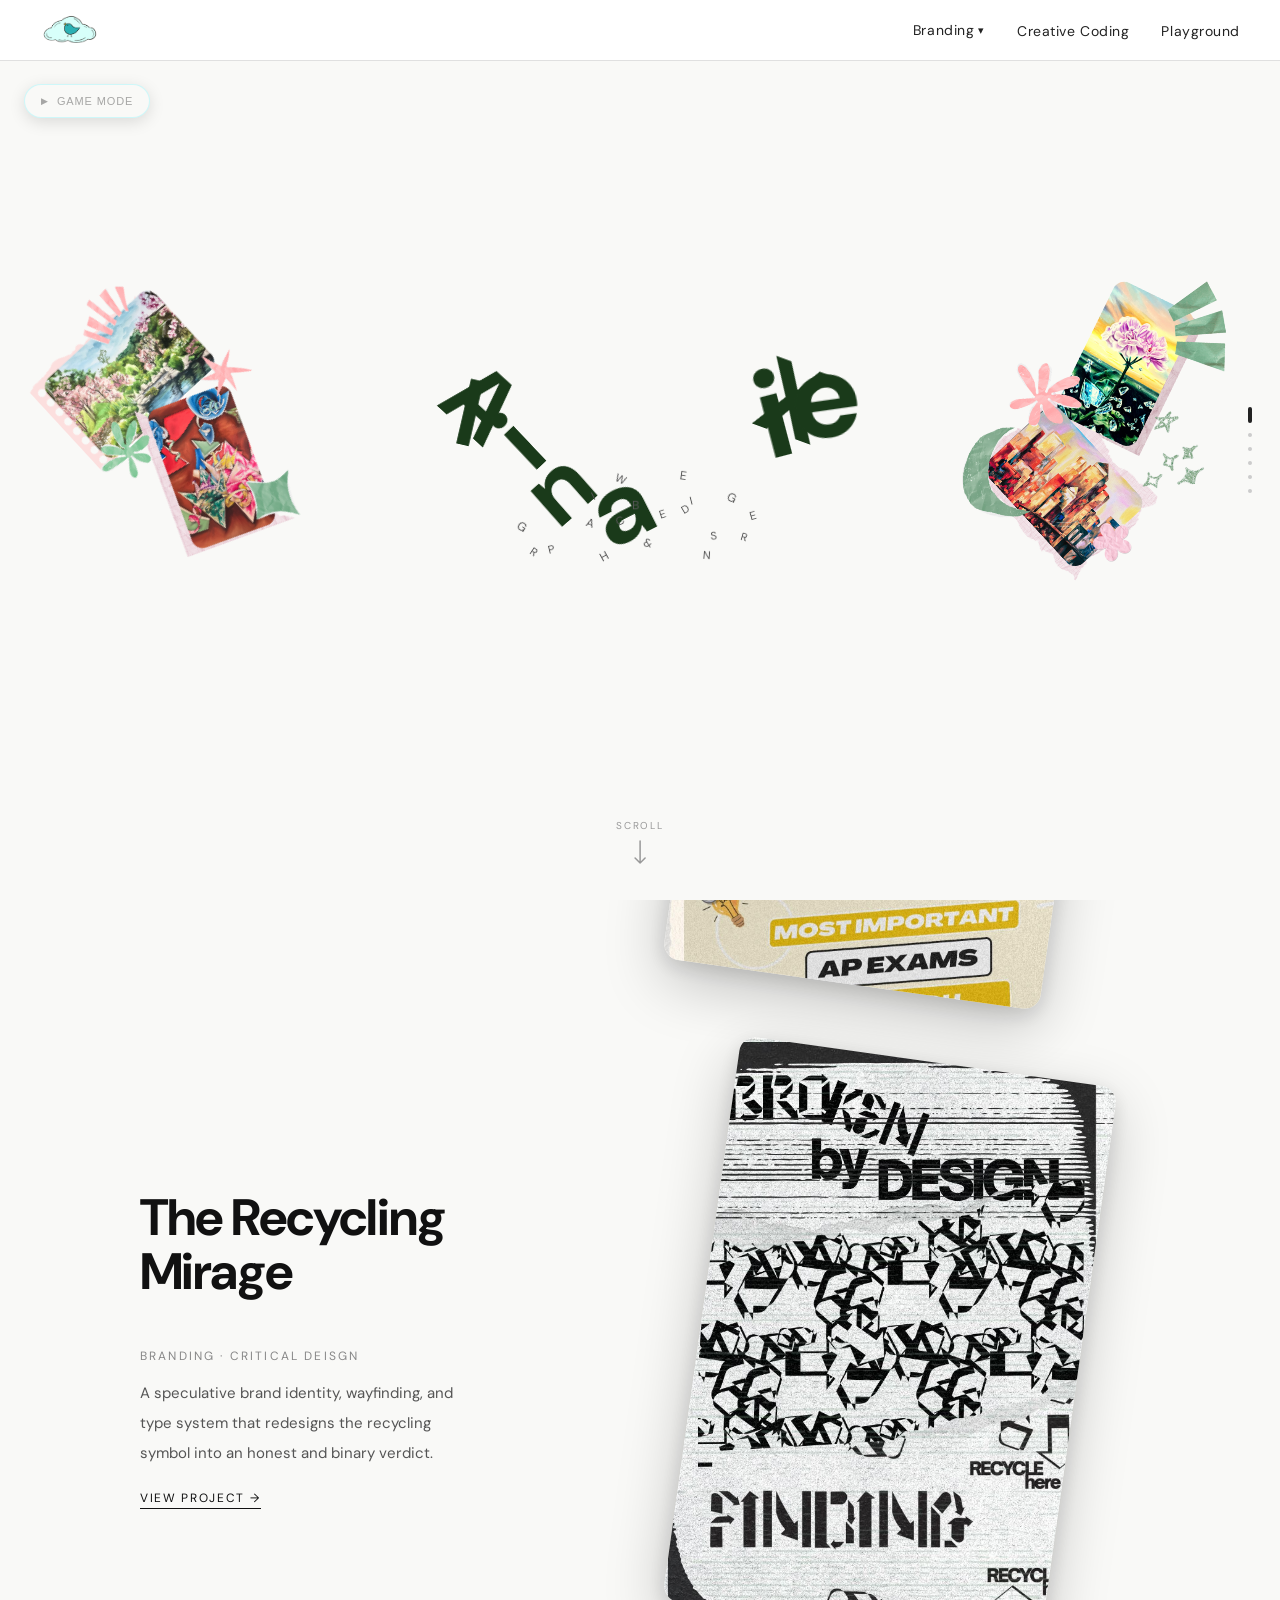
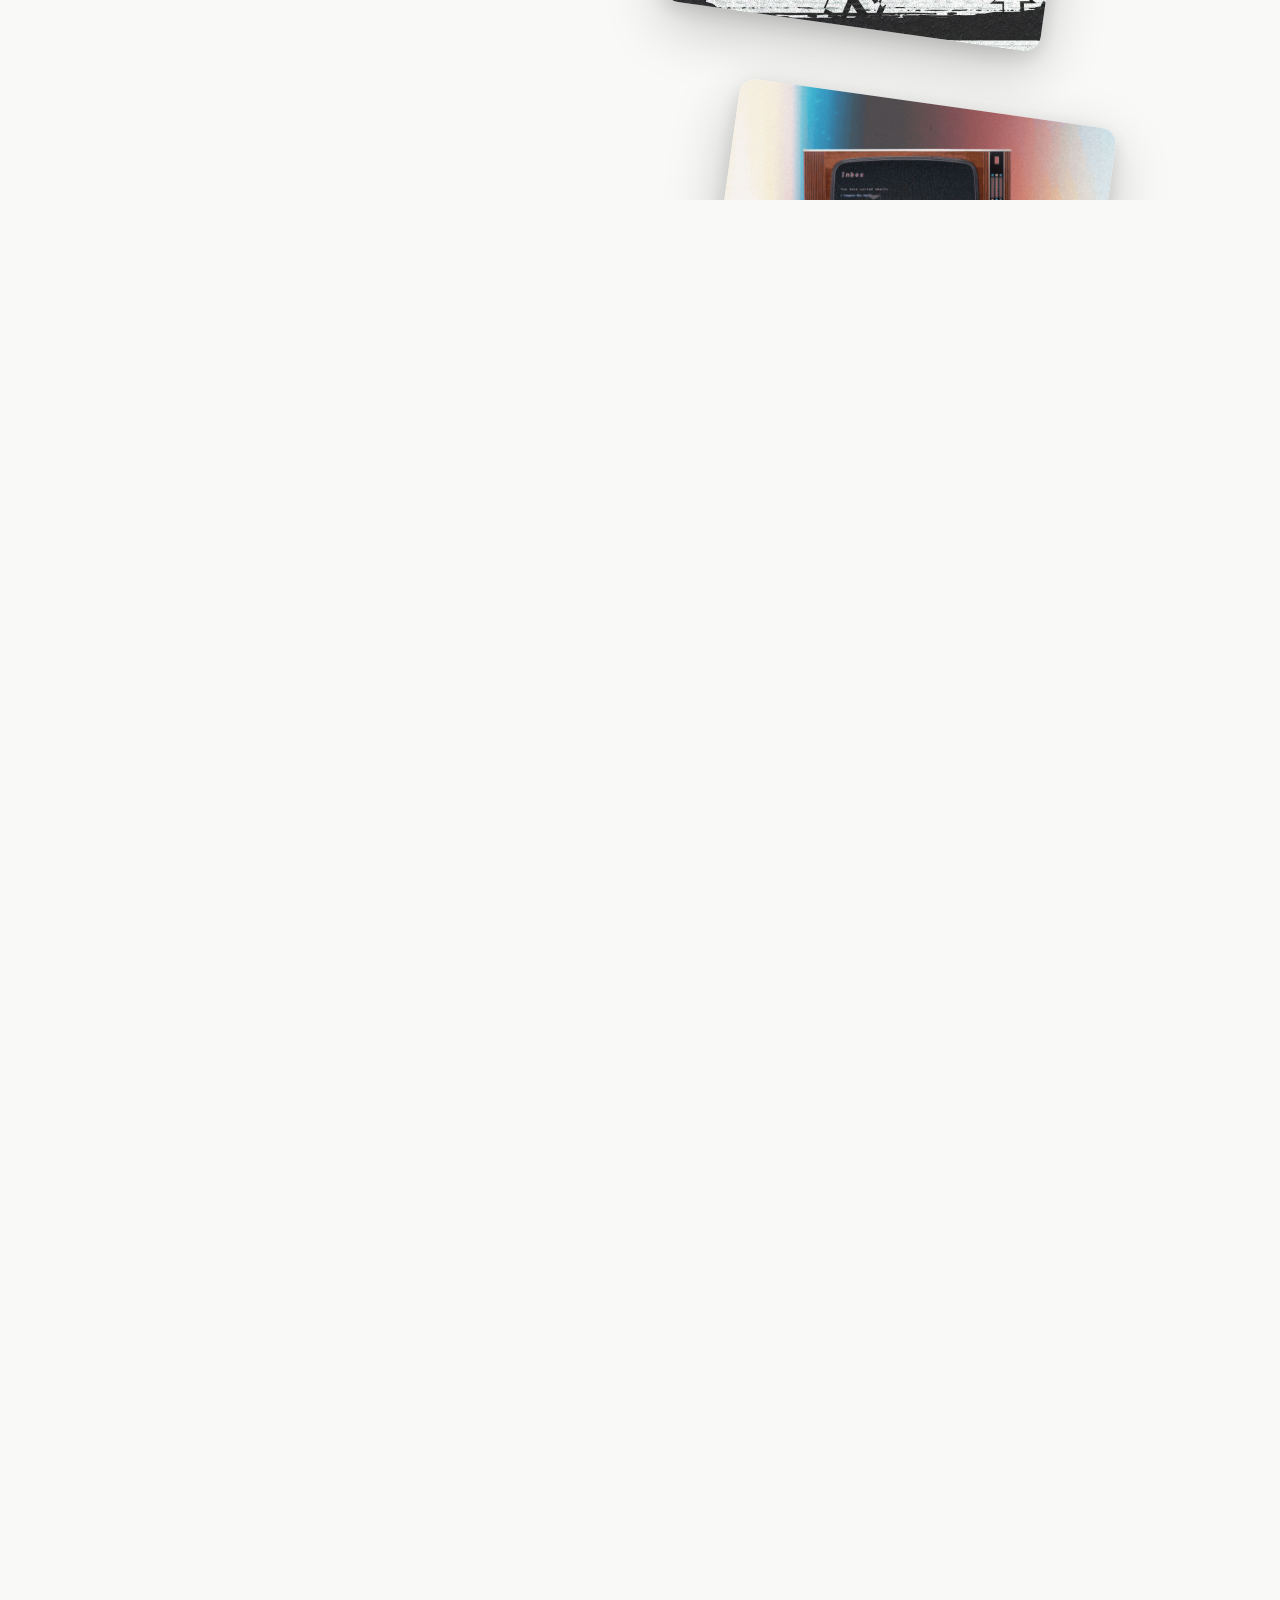
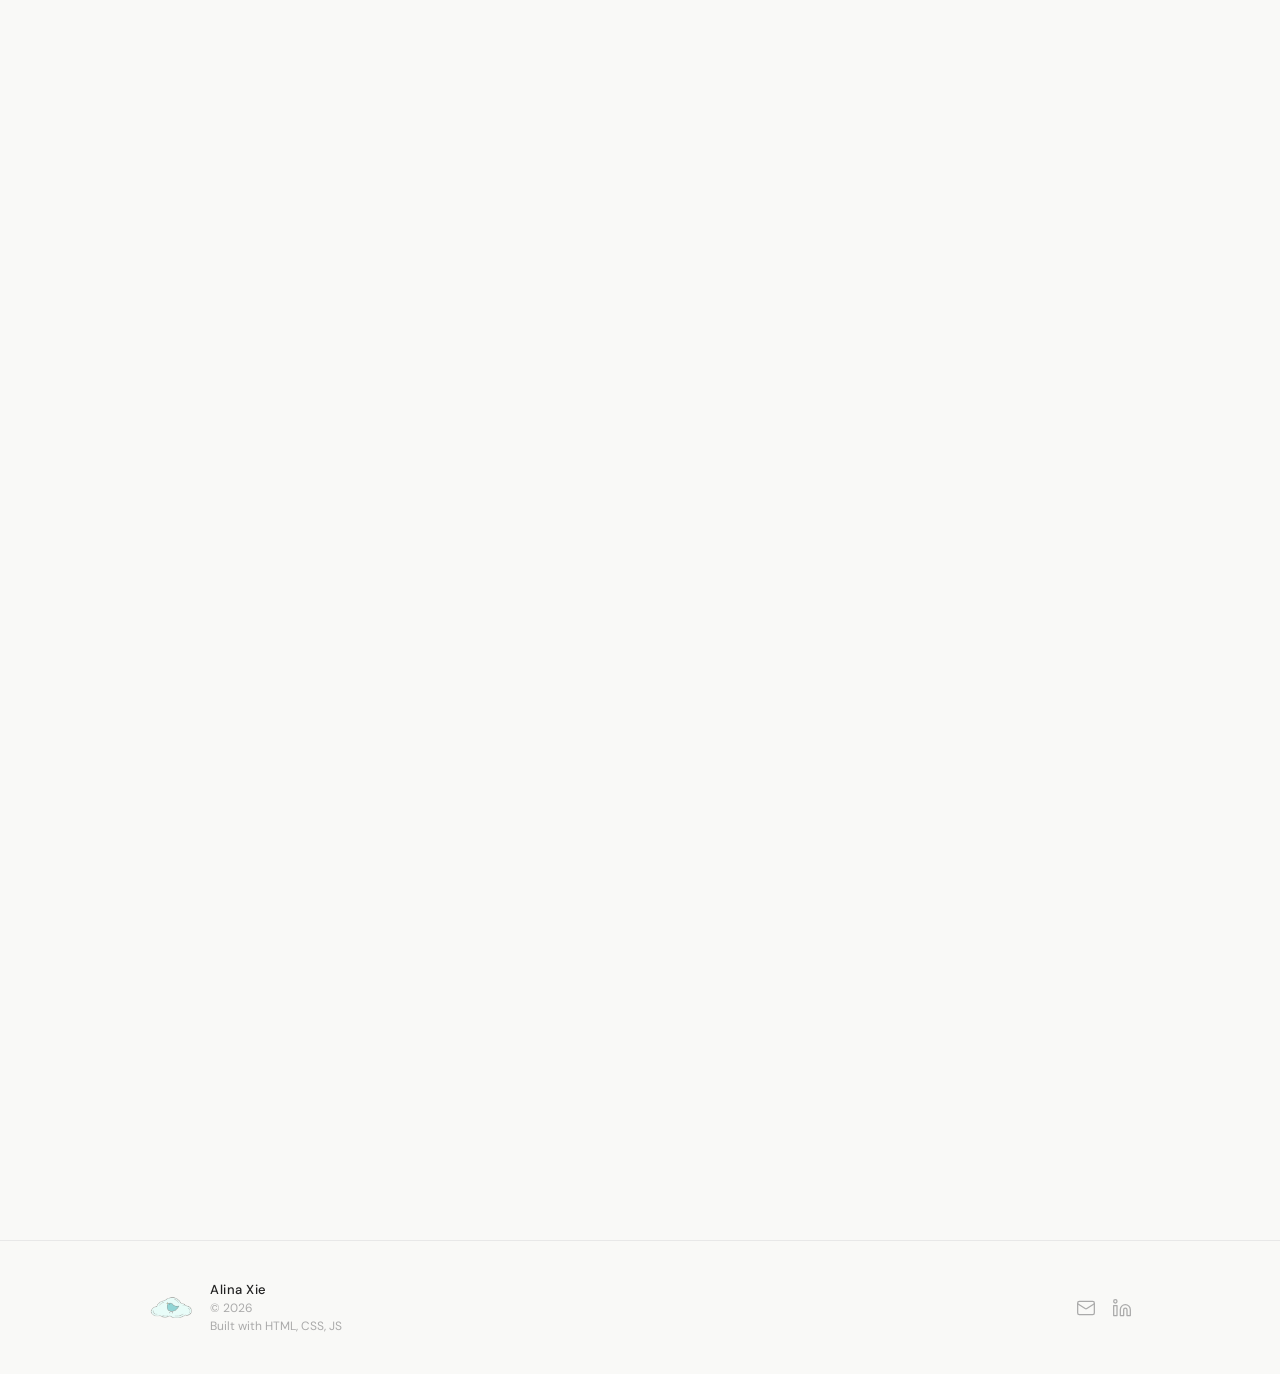
==== commit c9a27d6c: "size" ====
--- a/index.html
+++ b/index.html
@@ -231,7 +231,7 @@
       </div>
     </div>
 
-    <p class="game-hint">use arrow keys or the arrow pad below to move towards the portals</p>
+    <p class="game-hint">use arrow keys or the arrow pad to move towards the portals</p>
 
     <div class="game-toast" id="gameToast" aria-live="polite"></div>
 
--- a/style.css
+++ b/style.css
@@ -1781,6 +1781,7 @@
   .home-thumb > a {
     height: 64vw !important;
     max-height: 360px !important;
+    margin-top: 15px;
   }
 
   .thumb-title {
@@ -1809,6 +1810,7 @@
 
   .home-thumb > a {
     height: 72vw !important;
+    margin-top: 8px;
   }
 }
 /* ── SPORTSEXCITEMENT REDESIGN ── */
@@ -3406,6 +3408,13 @@
   display: flex;
   align-items: center;
   justify-content: center;
+}
+
+.game-portal-backing {
+  position: absolute;
+  inset: 0;
+  border-radius: 50%;
+  background: var(--game-bg-1);
 }
 
 .game-portal-ring {
@@ -3811,7 +3820,7 @@
   .game-hud { margin-top: 20px; padding: 16px 18px; }
   .game-hud-heading { font-size: 12px; }
   #gameHudLabel { font-size: 11px; }
-  .game-exit-btn { padding: 6px 12px; font-size: 10px; }
+  /* .game-exit-btn { padding: 8px 14px; font-size: 11px; } */
   /* The D-pad is centered on mobile, which would sit directly under
       the hint if it kept the desktop's bottom position — so on small
       screens the hint moves up under the HUD instead. */
@@ -3866,9 +3875,9 @@
 
 /* ── MOBILE: simplify the HUD ── */
 @media (max-width: 730px) {
-  .game-toast { font-size: 10px; padding: 8px 16px; top: 96px; }
-  .game-mute-btn { width: 28px; height: 28px; }
-  .game-mute-icon { width: 14px; height: 14px; }
+  .game-toast { font-size: 10px; padding: 8px 16px; top: 125px; }
+  /* .game-mute-btn { width: 28px; height: 28px; }
+  .game-mute-icon { width: 14px; height: 14px; } */
 }
 
 @media (prefers-reduced-motion: reduce) {
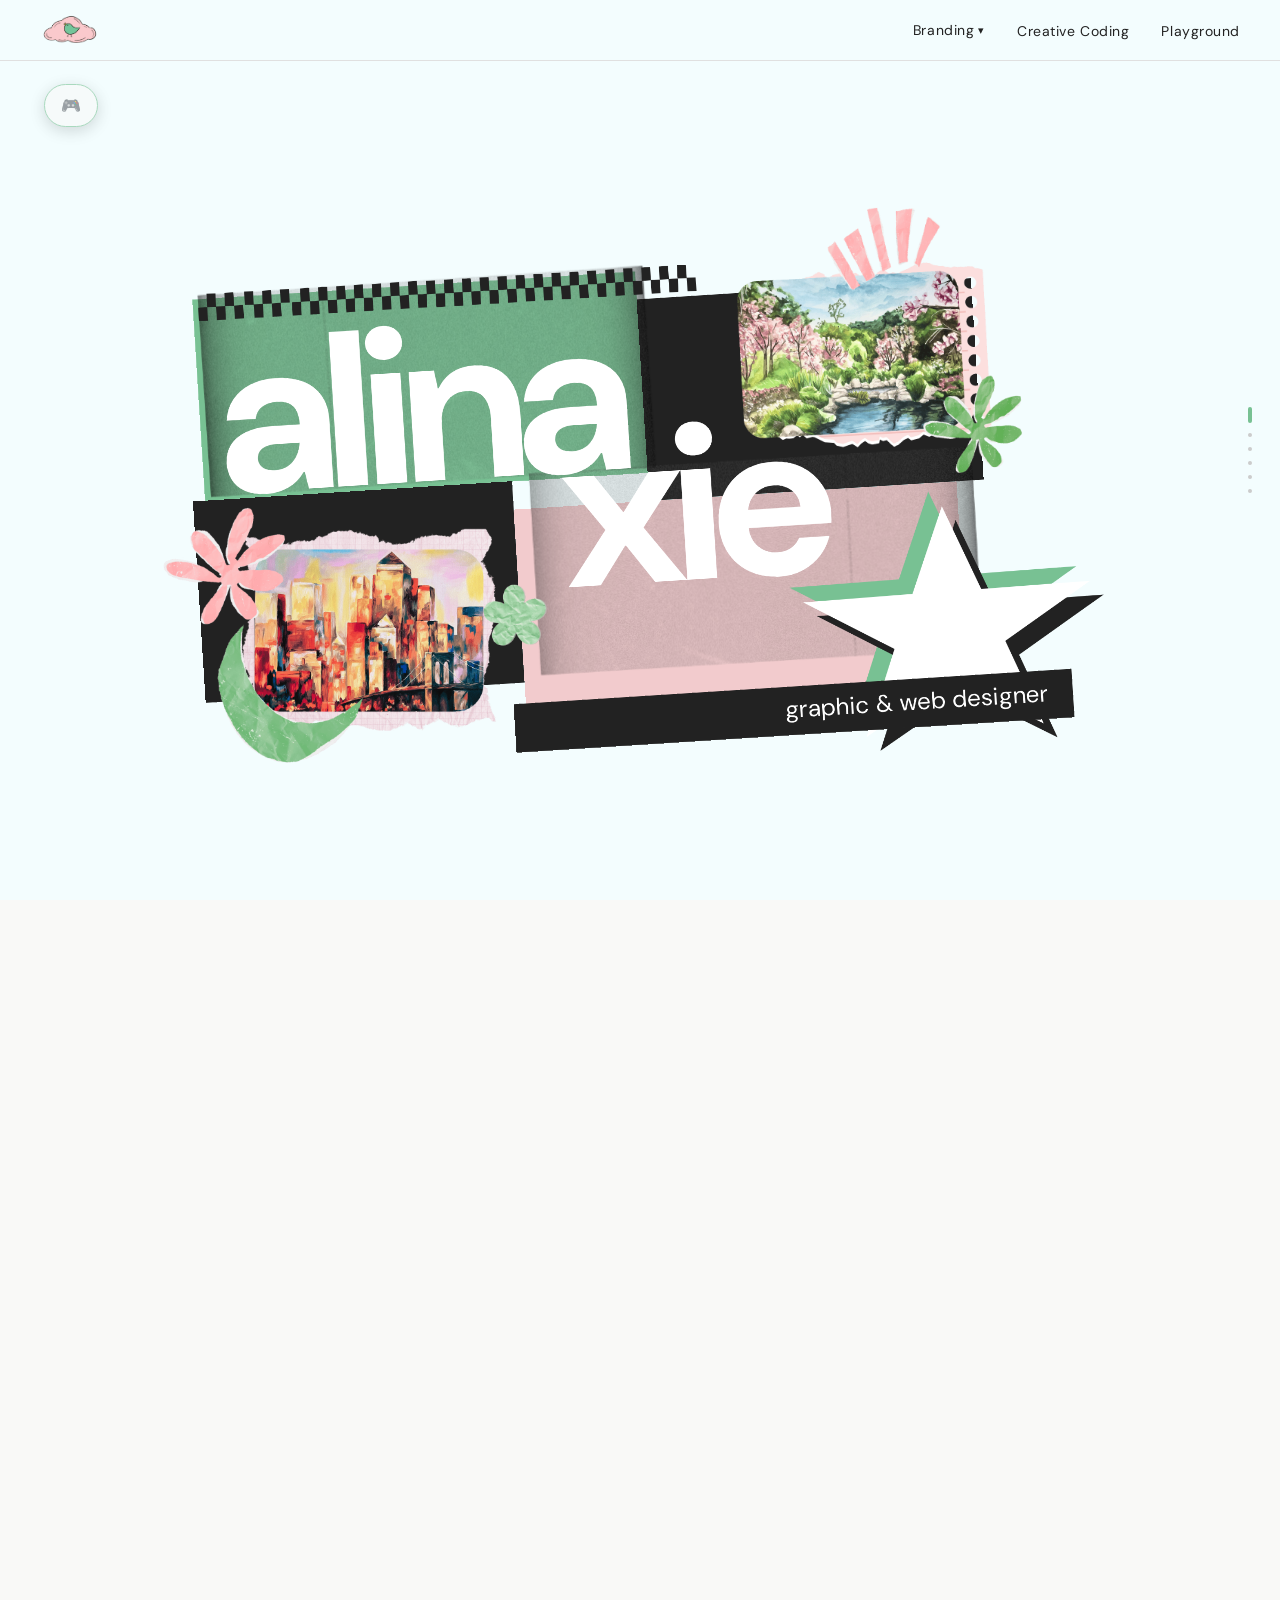
==== commit c5e3824e: "home hero change" ====
--- a/index.html
+++ b/index.html
@@ -9,8 +9,11 @@
   <link rel="preconnect" href="https://fonts.googleapis.com">
   <link rel="preconnect" href="https://fonts.gstatic.com" crossorigin>
   <link href="https://fonts.googleapis.com/css2?family=DM+Sans:ital,opsz,wght@0,9..40,100..1000;1,9..40,100..1000&display=swap" rel="stylesheet">
+  <link href="https://fonts.googleapis.com/css2?family=Archivo+Black&display=swap" rel="stylesheet">
   <link href="https://fonts.googleapis.com/css2?family=Space+Grotesk:wght@300..700&display=swap" rel="stylesheet">
   <link href="https://fonts.googleapis.com/css2?family=JetBrains+Mono:wght@400;500;600&display=swap" rel="stylesheet">
+  <link href="https://fonts.googleapis.com/css2?family=Archivo:ital,wght@0,100..900;1,100..900&display=swap" rel="stylesheet">
+
 </head>
 <body class="home-body">
 
@@ -41,35 +44,14 @@
 
   <!-- GAME MODE TOGGLE -->
   <button class="game-mode-btn" id="gameModeBtn" type="button" aria-haspopup="true">
-    <span class="game-mode-btn-icon">▶</span>
-    <span class="game-mode-btn-text">GAME MODE</span>
+    <!-- <span class="game-mode-btn-icon">▶</span> -->
+    <span class="game-mode-btn-text">🎮</span>
   </button>
 
   <!-- HERO: full viewport, background + name only -->
   <section class="home-hero" id="homeHero">
-    <div class="home-hero-bg">
-      <!-- <img src="images/heroBackground.jpg" alt=""> -->
-    </div>
-    <div class="home-hero-content">
-      <img src="images/heroArt1.png" alt="" class="hero-art hero-art-left">
-      <div class="hero-text-center">
-        <h1 class="slide-intro-name" id="heroTitle" aria-label="Alina Xie">
-          <span class="hero-word">
-            <span class="hl">A</span><span class="hl">l</span><span class="hl">i</span><span class="hl">n</span><span class="hl">a</span>
-          </span>
-          <span class="hero-space"></span>
-          <span class="hero-word">
-            <span class="hl">X</span><span class="hl">i</span><span class="hl">e</span>
-          </span>
-        </h1>
-        <p class="slide-intro-sub" id="heroSub">Graphic &amp; Web Designer</p>
-      </div>
-      <img src="images/heroArt2.png" alt="" class="hero-art hero-art-right">
-    </div>
-    <div class="slide-scroll-hint">
-      <span>Scroll</span>
-      <svg width="14" height="24" viewBox="0 0 14 24" fill="none"><path d="M7 1 L7 23 M7 23 L2 18 M7 23 L12 18" stroke="currentColor" stroke-width="1.5" stroke-linecap="round" stroke-linejoin="round"/></svg>
-    </div>
+    <svg id="Layer_1" class="hero-svg hero-svg-horizontal" xmlns="http://www.w3.org/2000/svg" xmlns:xlink="http://www.w3.org/1999/xlink" viewBox="0 0 1920 1080"><defs><style>.cls-1{fill:#f2cbcd;}.cls-2{fill:#78c193;}.cls-3{fill:#fff;}.cls-4{fill:#222;}.cls-5{fill:#78c193;}</style></defs><rect id="greenRectangle" class="cls-2" x="141.3" y="154.49" width="831.86" height="378.34" transform="translate(-20.7 36.08) rotate(-3.64)"/><rect id="blueRectangleLeft" class="cls-4" x="167" y="538" width="599.46" height="378.34" transform="translate(-45.31 31.04) rotate(-3.64)"/><rect id="blueRectangleRight" class="cls-4" x="970" y="108.84" width="628" height="378.34" transform="translate(-16.36 81.35) rotate(-3.64)"/><rect id="pinkRectangle" class="cls-1" x="764" y="508" width="831.86" height="378.34" transform="translate(-40.97 76.29) rotate(-3.64)"/><image id="grainRight" width="6000" height="3375" transform="translate(1.3 -7.57) rotate(.35) scale(.32)" xlink:href="images/heroIndex/grain2.png"/><image id="grainLeft" width="6000" height="3375" transform="translate(2 1.18) scale(.32)" xlink:href="images/heroIndex/grain1.png"/><polygon id="greenStar" class="cls-5" points="1778.07 690.25 1619.5 802.91 1691.63 957.9 1519.43 872.7 1359.47 983.21 1411.67 818.08 1240.48 730.85 1445.35 714.9 1500.4 550.41 1574.33 705.53 1778.07 690.25"/><polygon id="blueStar" class="cls-4" points="1829.34 743.49 1670.77 856.15 1742.9 1011.14 1570.7 925.94 1410.74 1036.45 1462.94 871.31 1291.75 784.09 1496.62 768.14 1551.67 603.65 1625.6 758.77 1829.34 743.49"/><polygon id="whileStar" class="cls-3" points="1803.52 717.72 1644.94 830.37 1717.08 985.37 1544.88 900.17 1384.92 1010.68 1437.12 845.54 1265.93 758.32 1470.8 742.37 1525.85 577.88 1599.78 733 1803.52 717.72"/><rect id="blueLongRectangle" class="cls-4" x="778.06" y="864.72" width="1048.17" height="91.01" transform="translate(-55.18 84.53) rotate(-3.64)"/><text id="alina" class="cls-3" transform="rotate(-3.64 148.06 554.62)" x="150" y="556" style="font-family:'DM Sans', sans-serif; font-size:415px; font-weight:bold; letter-spacing:-0.06em;">alina</text><text id="xie" class="cls-3" transform="rotate(-3.64 797.96 714.19)" x="797.96" y="731" style="font-family:'DM Sans', sans-serif; font-size:415px; font-weight:bold; letter-spacing:-0.06em;">xie</text><text id="subText" class="cls-3" transform="rotate(-3.64 861.66 1009.49)" x="1230.66" y="975.49" style="font-family:'DM Sans', sans-serif; font-weight:400; font-size:45px; letter-spacing:0.04em;">graphic &amp; web designer</text><g id="checkered"><path class="cls-4" d="M1030.83,150.77c-.02-.41-.57-1.28-.63-2.22-.5-7.6-.47-15.26-1.15-22.84l16.74-.26,1.74,24.14,16.67-.51,1.81,25.03-16.72.91-1.76-24.78c-5.54.21-11.16.27-16.7.55.19,3.19,1.79,24.4.76,25.13l-16.33,1.12-1.83-25.01-16,1.14,1.14,25.06-16.7,1.19-1.79-25.06-16.06,1.19,1.14,25.06-16.33,1.19c-.63-.06-.96-2.29-1-2.89-.57-7.34-.34-14.84-1.15-22.18l-15.09.56-1.55,1.05,1.71,23.97-17.33,1.22c-.44-8.34-.65-16.73-1.13-25.06-4.49.31-10.1,1.23-14.46,1.25-.84,0-2.09.07-2.6-.67l-1.38-24.42,16.6-1.15c.92,8.23,1.37,16.67,1.85,24.99,5.56-.39,11.17-.52,16.7-1.19l-1.78-25.06,17.34-.54,1.13,24.42,16.7-.54-1.07-24.99,16.63-1.26,1.42,23.82c1.34,1.95,13.56-.74,16.42.06l-1.18-24.69,16.74-1.56,1.86,24.98c5.52-.15,11.1-.83,16.61-1.1Z"/><path class="cls-4" d="M458.54,186.59c-.52-8.32-1.03-16.7-1.73-25l17.3-1.24,1.14,25.06c-5.55.3-11.16.9-16.7,1.18.49,7.82.96,15.71,1.76,23.52l-1.04,1.44-16.28.65-1.13-24.42-16.7.54,1.11,25.03-16.67,1.22-1.84-25-15.96,1.15,1.11,25.03-16.31.58c-1.48-.41-1.32-21.4-2.18-24.45l-15.08.55-1.57,1.04,1.79,23.59c-.29,1.47-15.04,1.19-17.4,1.6-.2-8.35-.65-16.73-1.13-25.06-5.56.43-11.15.77-16.7,1.18l1.14,25.06-16.7.54-1.62-24.13,1.45-.93,15.1-.55-1.1-25.03,14.42-1.29,2.6.67,1.42,24.46c5.56-.43,11.15-.62,16.7-1.19l-1.71-24.04c.27-.75.83-.89,1.54-1.01,1.71-.28,5.76-.5,7.71-.59,2.67-.12,5.36.11,8.02.04l1.13,24.42,16.7-.54-.86-25.1,16.42-1.15,1.74,24.79,16.1-.92-1.14-25.06,16.36-1.2c1.26-.03,1.52,22.85,2.13,25.08,5.54-.21,11.16-.27,16.7-.55Z"/><path class="cls-4" d="M862.54,161.99c-.53-8.34-1.2-16.72-1.78-25.06l16.73-.92,1.75,24.8,16.7-1.19,1.5,25.11c-.49.7-14.46,1.44-16.46.87l-1.74-24.14c-5.58-.2-11.14.3-16.7.55.53,8.34.84,16.81,1.78,25.06l-17.34,1.19c-.44-8.34-.66-16.73-1.14-25.06-2.45.18-16.08.43-16.61,1.28l1.05,24.97-16.69.54-1.86-24.34-15.99.47,1.13,25.05-16.69,1.19-1.82-25.02c-5.54.1-11.14.87-16.67,1.15.2,3.2,2.23,23.43,1.5,24.46l-17.07,1.14-1.14-24.42-9.31-.05c-1.64,0-5.15.5-7.39.6.48,8.33.7,16.72,1.13,25.05l-16.69,1.19-1.82-25.02c-5.54.1-11.14.87-16.67,1.15.53,8.33,1.33,16.72,1.78,25.06l-17.35.54-1.14-24.42-9.31-.05c-1.64,0-5.16.5-7.39.6l1.13,25.05-16.7,1.2-1.73-24.78-16.06.94,1.1,25.03-16.7.54-1.13-24.42-16.7.54,1.13,25.05-16.3,1.24c-.57-.16-.96-2.95-1-3.59-.53-7.13-.75-14.38-1.16-21.52-5.54.43-11.15.45-16.66,1.22l1.11,24.38-16.7.54-1.23-24.01-.84-.9-15.77,1.03,1.14,25.06-16.65,1.13-1.83-25.01-16.63,1.27,1.44,24.37-17.08,1.16-1.14-25.06,16.63-1.26-1.68-23.44,1.04-1.44,16.28-.65,1.14,23.46.93,1.44,15.77-1.03-1.14-25.06,16.7-1.19,1.75,24.65c.52.93,14.57-.33,16.68-.83l-1.12-24.06,16.73-.84c.44,8.34.65,16.73,1.13,25.06,5.55-.43,11.14-.92,16.7-1.18l-1.14-25.06,16.7-1.18,1.85,24.99,16.36-1.1-1.23-24.48,1.33-.59c2.64.9,14.21-1.75,15.45.05l1.42,24.45c5.52-.69,11.14-.93,16.7-1.18l-1.78-25.06,16.33-1.11,1,1.54,1.14,23.45c5.54-.32,11.17-.27,16.7-.55-.53-8.33-.71-16.87-1.78-25.05l17.35-1.19,1.75,24.8c5.57-.19,11.16-.67,16.73-.92-.48-8.33-1.37-16.72-1.78-25.06l16.73-.92,1.75,24.8c5.54-.32,11.17-.27,16.7-.55-.51-8.25-.81-16.54-1.62-24.77.12-.68.84-.84,1.45-.93,4.49-.66,11.01,0,15.74-.55l1.75,24.8,16.09-.92-1.14-25.06,16.7-1.19,1.79,25.06,15.77-1.14-.58-24.49,16.03-1.19c.58.16.96,2.94,1.01,3.58.52,7.13.75,14.38,1.16,21.52,5.57-.4,11.11-.94,16.7-1.19Z"/><path class="cls-4" d="M199.05,201.77c-5.56.39-11.15.8-16.7,1.18l1.14,25.06-16.7,1.18-1.85-24.99c-1.78-.1-3.63-.2-5.42-.13-2.59.11-7.31.27-9.61.61-.61.09-1.32.25-1.45.93l1.53,24.03c-.46.72-16.26,1.7-16.97.67l-1.42-24.46,16.7-1.19-1.13-25.05,16.7-.54,1.13,24.42,16.7-.54-1.1-25.03,16.57-1.13c1.08,8.16,1.4,16.67,1.87,24.97,5.56-.39,11.16-.65,16.7-1.19l1.76,25.04-17.33,1.22c-.31-8.34-.66-16.73-1.13-25.06Z"/><path class="cls-4" d="M286.4,196.5c-.53-8.34-1.07-16.73-1.78-25.06l17.34-.55,1.14,25.06c-5.53.23-11.18.23-16.7.54.52,8.22.89,16.5,1.81,24.69-.11,1.16-15.24,1.32-17.37,1.55-.32-8.34-.65-16.73-1.13-25.06-5.56.41-11.15.79-16.7,1.18l1.14,25.06-16.69.54-1.86-24.34-16.63.48-1.14-25.06,16.7-.54,1.13,24.42,16.7-.54-1.07-24.99,16.56-1.18c1.02,8.22,1.37,16.67,1.85,24.99,5.54-.41,11.15-.87,16.7-1.19Z"/></g><image id="heroArtLeft" width="6000" height="3375" transform="translate(2 19.36) scale(.31)" xlink:href="images/heroIndex/heroArt1.png"/><image id="heroArtRight" width="6000" height="3375" transform="scale(.34)" xlink:href="images/heroIndex/heroArt2.png"/></svg>
+    <svg id="Layer_1_vertical" class="hero-svg hero-svg-vertical" xmlns="http://www.w3.org/2000/svg" xmlns:xlink="http://www.w3.org/1999/xlink" viewBox="0 0 800 1200"><defs><style>.cls-v1{fill:#f2cbcd;}.cls-v2{fill:#231f20;}.cls-v3{fill:#78c193;}.cls-v4{fill:#fff;}</style></defs><rect id="greenRectangleV" class="cls-v3" x="68.72" y="343.42" width="397.63" height="201.81" transform="translate(-27.68 17.89) rotate(-3.64)"/><rect id="pinkRectangleV" class="cls-v1" x="370" y="529.67" width="310" height="251.24" transform="translate(-40.57 34.05) rotate(-3.64)"/><image id="grainRightV" width="6000" height="3375" transform="translate(84.61 167.09) rotate(-1.43) scale(.11 .23)" xlink:href="images/heroIndex/grain2.png"/><image id="grainLeftV" width="6000" height="3375" transform="translate(2.8 258.97) scale(.15 .17)" xlink:href="images/heroIndex/grain1.png"/><rect id="blackRectangleLeft" class="cls-v2" x="177" y="539" width="195.18" height="325.33" transform="translate(-44.4 18.87) rotate(-3.64)"/><rect id="blackRectangleRight" class="cls-v2" x="465" y="150" width="195" height="370" transform="translate(-21.21 35.73) rotate(-3.64)"/><polygon id="greenStarV" class="cls-v3" points="737.95 845.41 594.93 873.03 562.83 1014.75 505.29 889.5 362.49 915.02 469.89 810.14 413.86 683.73 537.6 744.99 646.31 641.61 615.18 784.05 737.95 845.41"/><polygon id="blueStarV" class="cls-v2" points="741.96 904.55 598.93 932.18 566.84 1073.89 509.29 948.64 366.49 974.17 473.89 869.28 417.87 742.88 541.6 804.13 650.31 700.75 619.18 843.2 741.96 904.55"/><polygon id="whileStarV" class="cls-v4" points="732.63 864.35 594.79 890.08 564.59 1025.89 508.4 905.4 370.77 929.12 473.82 829.05 419.09 707.46 538.79 766.9 643.11 668.29 613.84 804.81 732.63 864.35"/><polygon id="blackLongRectangle" class="cls-v2" points="674.41 846.03 671.65 802.61 671.64 802.61 669.49 768.91 377.63 787.48 380.39 830.9 454.92 826.16 457.06 859.86 674.41 846.03"/><g id="blackCheckered"><path class="cls-v2" d="M494.03,340.59c-.01-.19-.27-.61-.3-1.06-.24-3.63-.23-7.3-.55-10.92l8-.12.83,11.54,7.97-.25.87,11.96-7.99.43-.84-11.85c-2.65.1-5.34.13-7.98.26.09,1.53.86,11.66.36,12.01l-7.81.54-.88-11.96-7.65.54.55,11.98-7.98.57-.86-11.98-7.68.57.55,11.98-7.8.57c-.3-.03-.46-1.09-.48-1.38-.27-3.51-.16-7.1-.55-10.6l-7.22.27-.74.5.82,11.46-8.28.58c-.21-3.98-.31-8-.54-11.98-2.15.15-4.83.59-6.91.6-.4,0-1,.03-1.24-.32l-.66-11.67,7.93-.55c.44,3.93.65,7.97.88,11.94,2.66-.18,5.34-.25,7.98-.57l-.85-11.98,8.29-.26.54,11.67,7.98-.26-.51-11.95,7.95-.6.68,11.39c.64.93,6.48-.35,7.85.03l-.56-11.8,8-.75.89,11.94c2.64-.07,5.31-.4,7.94-.52Z"/><path class="cls-v2" d="M220.47,357.71c-.25-3.98-.49-7.98-.83-11.95l8.27-.59.54,11.98c-2.65.15-5.33.43-7.98.57.23,3.74.46,7.51.84,11.24l-.5.69-7.78.31-.54-11.67-7.98.26.53,11.96-7.97.58-.88-11.95-7.63.55.53,11.96-7.79.28c-.71-.2-.63-10.23-1.04-11.69l-7.21.26-.75.5.86,11.28c-.14.7-7.19.57-8.32.76-.1-3.99-.31-8-.54-11.98-2.66.21-5.33.37-7.98.57l.55,11.98-7.98.26-.77-11.53.69-.44,7.22-.26-.53-11.96,6.89-.62,1.24.32.68,11.69c2.66-.21,5.33-.3,7.98-.57l-.82-11.49c.13-.36.4-.43.73-.48.82-.13,2.75-.24,3.69-.28,1.27-.06,2.56.05,3.83.02l.54,11.67,7.98-.26-.41-12,7.85-.55.83,11.85,7.7-.44-.55-11.98,7.82-.57c.6-.01.72,10.92,1.02,11.99,2.65-.1,5.34-.13,7.98-.26Z"/><path class="cls-v2" d="M413.58,345.95c-.25-3.98-.57-7.99-.85-11.98l8-.44.83,11.85,7.98-.57.72,12c-.24.33-6.91.69-7.87.41l-.83-11.54c-2.67-.1-5.32.14-7.98.26.25,3.98.4,8.04.85,11.98l-8.29.57c-.21-3.98-.31-8-.54-11.98-1.17.08-7.68.21-7.94.61l.5,11.93-7.98.26-.89-11.64-7.64.23.54,11.98-7.98.57-.87-11.96c-2.65.05-5.33.42-7.97.55.09,1.53,1.07,11.2.72,11.69l-8.16.55-.54-11.67-4.45-.03c-.78,0-2.46.24-3.53.29.23,3.98.33,7.99.54,11.97l-7.98.57-.87-11.96c-2.65.05-5.33.42-7.97.55.25,3.98.64,7.99.85,11.98l-8.29.26-.54-11.67-4.45-.03c-.78,0-2.47.24-3.53.29l.54,11.97-7.98.57-.83-11.85-7.68.45.53,11.96-7.98.26-.54-11.67-7.98.26.54,11.97-7.79.59c-.27-.08-.46-1.41-.48-1.72-.25-3.41-.36-6.87-.56-10.29-2.65.2-5.33.21-7.96.58l.53,11.65-7.98.26-.59-11.48-.4-.43-7.54.49.55,11.98-7.96.54-.88-11.96-7.95.61.69,11.65-8.16.55-.54-11.98,7.95-.6-.8-11.2.5-.69,7.78-.31.54,11.21.45.69,7.54-.49-.55-11.98,7.98-.57.84,11.78c.25.44,6.96-.16,7.97-.4l-.54-11.5,8-.4c.21,3.98.31,8,.54,11.98,2.65-.2,5.32-.44,7.98-.57l-.55-11.98,7.98-.57.88,11.95,7.82-.53-.59-11.7.63-.28c1.26.43,6.79-.84,7.39.02l.68,11.69c2.64-.33,5.33-.44,7.98-.57l-.85-11.98,7.81-.53.48.74.55,11.21c2.65-.15,5.34-.13,7.98-.26-.25-3.98-.34-8.06-.85-11.98l8.29-.57.83,11.85c2.66-.09,5.33-.32,8-.44-.23-3.98-.65-7.99-.85-11.98l8-.44.83,11.85c2.65-.15,5.34-.13,7.98-.26-.24-3.94-.39-7.91-.77-11.84.06-.32.4-.4.69-.44,2.15-.32,5.26,0,7.52-.26l.83,11.85,7.69-.44-.55-11.98,7.98-.57.85,11.98,7.54-.55-.28-11.71,7.66-.57c.28.08.46,1.41.48,1.71.25,3.41.36,6.87.56,10.29,2.66-.19,5.31-.45,7.98-.57Z"/><path class="cls-v2" d="M96.44,364.97c-2.66.19-5.33.38-7.98.57l.55,11.98-7.98.56-.89-11.94c-.85-.05-1.74-.1-2.59-.06-1.24.05-3.5.13-4.59.29-.29.04-.63.12-.69.44l.73,11.49c-.22.35-7.77.81-8.11.32l-.68-11.69,7.98-.57-.54-11.97,7.98-.26.54,11.67,7.98-.26-.53-11.96,7.92-.54c.52,3.9.67,7.97.89,11.93,2.66-.19,5.33-.31,7.98-.57l.84,11.97-8.28.58c-.15-3.99-.31-8-.54-11.98Z"/><path class="cls-v2" d="M138.19,362.45c-.25-3.99-.51-8-.85-11.98l8.29-.26.54,11.98c-2.65.11-5.34.11-7.98.26.25,3.93.43,7.89.86,11.8-.05.56-7.29.63-8.3.74-.15-3.99-.31-8-.54-11.98-2.66.2-5.33.38-7.98.57l.55,11.98-7.98.26-.89-11.64-7.95.23-.54-11.98,7.98-.26.54,11.67,7.98-.26-.51-11.95,7.91-.57c.49,3.93.65,7.97.88,11.94,2.65-.2,5.33-.42,7.98-.57Z"/></g><image id="heroArtLeftV" width="2880" height="1620" transform="translate(83.65 282.47) rotate(11.22) scale(.32)" xlink:href="images/heroIndex/heroArt1.png"/><image id="heroArtRightV" width="2880" height="1620" transform="translate(-192.31 42.06) rotate(7.69) scale(.4)" xlink:href="images/heroIndex/heroArt2.png"/><text id="alinaV" class="cls-v4" x="62" y="552" style="font-family:'DM Sans', sans-serif; font-weight:bold; font-size:210px; letter-spacing:-0.057em;">alina</text><text id="xieV" class="cls-v4" x="370" y="647" style="font-family:'DM Sans', sans-serif; font-weight:bold; font-size:210px; letter-spacing:-0.057em;">xie</text><text id="graphicWeb" class="cls-v4" x="440" y="811" style="font-family:'DM Sans', sans-serif; font-weight:400; font-size:28px; letter-spacing:-0.02em;">graphic &amp; web</text><text id="designer" class="cls-v4" x="508" y="837" style="font-family:'DM Sans', sans-serif; font-weight:400; font-size:28px; letter-spacing:-0.02em;">designer</text></svg>
   </section>
 
   <!-- PROJECTS: left text panel + right scroll strip -->
@@ -79,7 +61,7 @@
     <!-- LEFT: sticky text panel -->
     <div class="home-text-panel" id="homeTextPanel">
       <div class="home-project-info" id="homeProjectInfo" aria-live="polite">
-        <h2 class="slide-title" id="infoTitle">SportsExcitement</h2>
+        <h2 class="slide-title" id="infoTitle">Sports Excitement</h2>
         <p class="slide-category" id="infoCategory">Branding · Marketing</p>
         <p class="slide-desc" id="infoDesc">Graphics and carousel posts building community for a sports platform supporting youth athletes.</p>
         <a class="slide-cta" id="infoCta" href="sportsExcitement.html">View Work →</a>
@@ -94,7 +76,7 @@
            data-href="sportsExcitement.html">
         <div class="thumb-info">
           <p class="thumb-category">Branding · Marketing</p>
-          <h2 class="thumb-title">SportsExcitement</h2>
+          <h2 class="thumb-title">Sports Excitement</h2>
           <p class="thumb-desc">Graphics and carousel posts building community for a sports platform supporting youth athletes.</p>
           <a class="thumb-cta" href="sportsExcitement.html">View Work →</a>
         </div>
@@ -121,7 +103,7 @@
         <div class="thumb-info">
           <p class="thumb-category">Branding · Critical Deisgn</p>
           <h2 class="thumb-title">The Recycling Mirage</h2>
-          <p class="thumb-desc">A speculative brand identity, wayfinding, and type system that redesigns the recycling symbol into an honest and binary verdict.</p>
+          <p class="thumb-desc">A speculative brand identity, wayfinding, and type system that redesigns the recycling symbol into an honest and clear verdict.</p>
           <a class="thumb-cta" href="recyclingMirage.html">View Project →</a>
         </div>
         <a href="recyclingMirage.html">
@@ -231,7 +213,7 @@
       </div>
     </div>
 
-    <p class="game-hint">use arrow keys or the arrow pad to move towards the portals</p>
+    <p class="game-hint">use arrow keys or the arrow pad to move towards the projects</p>
 
     <div class="game-toast" id="gameToast" aria-live="polite"></div>
 
--- a/style.css
+++ b/style.css
@@ -16,7 +16,7 @@
   position: sticky;
   top: 0;
   z-index: 100;
-  background: #fff;
+  background: #f3fef6;
   display: flex;
   align-items: center;
   justify-content: space-between;
@@ -41,6 +41,7 @@
   color: #222;
   font-size: 14px;
   letter-spacing: 0.04em;
+  font-weight: 400;
   transition: color 0.2s;
 }
 
@@ -208,7 +209,7 @@
 
 /* FOOTER */
 .footer {
-  max-width: 1080px;
+  /* max-width: 1080px; */
   margin: 0 auto;
   padding: 40px 48px;
   display: flex;
@@ -217,9 +218,11 @@
   gap: 24px;
   position: relative;
   z-index: 1;
+  background: #f3fdfe;
 }
 
 .footer-left {
+  margin-left: 56px;
   display: flex;
   align-items: center;
   gap: 16px;
@@ -256,6 +259,7 @@
 
 .footer-right {
   display: flex;
+  margin-right: 56px;
   align-items: center;
   gap: 16px;
 }
@@ -326,6 +330,9 @@
 
   .cards {
     gap: 32px;
+  }
+  .footer-right {
+    margin-left: 56px;
   }
 }
 
@@ -1137,7 +1144,7 @@
   left: 0;
   right: 0;
   z-index: 200;
-  background: rgba(255,255,255,0.92);
+  background: #f3fdfe;
   backdrop-filter: blur(8px);
   -webkit-backdrop-filter: blur(8px);
 }
@@ -1176,10 +1183,12 @@
 
 .slide-title {
   font-family: 'DM Sans', sans-serif;
-  font-weight: bold;
-  font-size: clamp(2.8rem, 4vw, 4.5rem);
+  /* font-weight: 200; */
+  font-size: clamp(3rem, 4.2vw, 4.7rem);
+  /* font-size: 60px; */
   line-height: 1.05;
   letter-spacing: -0.02em;
+  /* letter-spacing: -0.085em; */
   color: #111;
   margin-bottom: 0.7em;
 }
@@ -1315,7 +1324,7 @@
 }
 
 .dot.active {
-  background: #222;
+  background: #78c193;
   height: 16px;
   border-radius: 2px;
 }
@@ -1355,6 +1364,7 @@
   justify-content: center;
   overflow: hidden;
   z-index: 1;
+  background-color: #f3fdfe;
 }
 
 .home-hero-bg {
@@ -1406,6 +1416,461 @@
 
 .hero-art-right {
   /* rotation managed by JS */
+}
+
+/* ── HERO SVG (heroHome.svg, inlined) ── */
+/* Two variants live in the DOM at once — .hero-svg-horizontal for normal
+   widths, .hero-svg-vertical (homeHeroVertical.svg) once the screen
+   narrows past 860px — and the media query below shows exactly one.
+   Both share sizing/animation plumbing via the common .hero-svg class;
+   script.js picks whichever is visible and runs the same pin/entrance/
+   break-apart system against it. */
+
+.hero-svg {
+  height: auto;
+  display: block;
+  margin: 0 auto;
+  flex-shrink: 0;      /* don't let flex shrink it back down once it's
+                           intentionally wider than the viewport */
+}
+
+.hero-svg-vertical {
+  display: none;
+}
+
+@media (max-width: 750px) {
+  .hero-svg-horizontal { display: none; }
+  .hero-svg-vertical    { display: block; }
+}
+
+.hero-svg-horizontal {
+  width: 80%;                                        /* fallback for browsers without min()/max() */
+  max-width: 1520px;
+  width: min(max(80vw, 80vh), 105vw, 1520px);         /* grows via height on tall/narrow viewports;
+                                                          105vw ceiling caps how far it can spill past
+                                                          the viewport edges so the name text never gets
+                                                          cropped, since .home-hero clips the overflow */
+}
+
+.hero-svg-vertical {
+  width: 92%;                                          /* fallback for browsers without min()/max() */
+  max-width: 800px;
+  width: min(92vw, 66.7vh, 800px);                      /* portrait 2:3 artwork — width is almost always
+                                                            the binding constraint on real phone screens,
+                                                            since phones run narrower than 2:3 already */
+}
+
+.hero-svg > * {
+  transform-box: fill-box;
+  opacity: 0;
+  will-change: transform, opacity;
+  animation-fill-mode: both;
+  animation-timing-function: cubic-bezier(0.16, 1, 0.3, 1);
+}
+
+/* -- slide in from the left -- */
+#greenRectangle    { animation: heroSlideInGreenRectangle    1.4s  0s     both; }
+#blueRectangleLeft { animation: heroSlideInBlueRectangleLeft 1.4s  0.13s  both; }
+#grainLeft          { animation: heroSlideInGrainLeft         1.45s 0.45s  both; }
+#heroArtLeft         { animation: heroSlideInHeroArtLeft        1.45s 0.64s  both; }
+#alina               { animation: heroSlideInAlina              1.3s  1.36s  both; }
+
+/* -- slide in from the right -- */
+#blueRectangleRight { animation: heroSlideInBlueRectangleRight 1.4s  0.22s both; }
+#pinkRectangle       { animation: heroSlideInPinkRectangle      1.4s  0.32s both; }
+#grainRight           { animation: heroSlideInGrainRight          1.45s 0.54s both; }
+#heroArtRight         { animation: heroSlideInHeroArtRight        1.45s 0.74s both; }
+#xie                  { animation: heroSlideInXie                 1.3s  1.47s both; }
+#subText              { animation: heroSlideInSubText              1.2s  1.66s both; }
+
+/* -- twisting entrances -- */
+#checkered           { animation: heroTwistInCheckered  1.3s cubic-bezier(0.3, 1.15, 0.5, 1) 0.83s both; }
+#blueLongRectangle    { animation: heroTwistInLongRect    1.1s cubic-bezier(0.3, 1.15, 0.5, 1) 1s   both; }
+#greenStar             { animation: heroTwistInStar        1s   cubic-bezier(0.3, 1.15, 0.5, 1) 1.12s both; }
+#blueStar              { animation: heroTwistInStar        1s   cubic-bezier(0.3, 1.15, 0.5, 1) 1.23s both; }
+#whileStar             { animation: heroTwistInStar        1s   cubic-bezier(0.3, 1.15, 0.5, 1) 1.34s both; }
+
+/* -- when scrolled 40% past: everything continues its entrance arc outward, mirrored to the opposite side -- */
+.hero-svg.is-exiting #greenRectangle    { animation: heroFluidOutGreenRectangle    1s   cubic-bezier(0.16, 1, 0.3, 1) 0s    both; }
+.hero-svg.is-exiting #blueRectangleLeft { animation: heroFluidOutBlueRectangleLeft 1s   cubic-bezier(0.16, 1, 0.3, 1) 0.05s both; }
+.hero-svg.is-exiting #grainLeft          { animation: heroFluidOutGrainLeft         0.95s cubic-bezier(0.16, 1, 0.3, 1) 0.16s both; }
+.hero-svg.is-exiting #heroArtLeft         { animation: heroFluidOutHeroArtLeft        0.95s cubic-bezier(0.16, 1, 0.3, 1) 0.22s both; }
+.hero-svg.is-exiting #alina               { animation: heroFluidOutAlina              0.9s  cubic-bezier(0.16, 1, 0.3, 1) 0.42s both; }
+.hero-svg.is-exiting #blueRectangleRight { animation: heroFluidOutBlueRectangleRight 1s   cubic-bezier(0.16, 1, 0.3, 1) 0.08s both; }
+.hero-svg.is-exiting #pinkRectangle       { animation: heroFluidOutPinkRectangle      1s   cubic-bezier(0.16, 1, 0.3, 1) 0.12s both; }
+.hero-svg.is-exiting #grainRight           { animation: heroFluidOutGrainRight          0.95s cubic-bezier(0.16, 1, 0.3, 1) 0.19s both; }
+.hero-svg.is-exiting #heroArtRight         { animation: heroFluidOutHeroArtRight        0.95s cubic-bezier(0.16, 1, 0.3, 1) 0.26s both; }
+.hero-svg.is-exiting #xie                  { animation: heroFluidOutXie                 0.9s  cubic-bezier(0.16, 1, 0.3, 1) 0.46s both; }
+.hero-svg.is-exiting #subText              { animation: heroFluidOutSubText              0.85s cubic-bezier(0.16, 1, 0.3, 1) 0.5s  both; }
+.hero-svg.is-exiting #checkered           { animation: heroFluidOutCheckered  0.9s cubic-bezier(0.3, 1.15, 0.5, 1) 0.3s  both; }
+.hero-svg.is-exiting #blueLongRectangle    { animation: heroFluidOutLongRect    0.85s cubic-bezier(0.3, 1.15, 0.5, 1) 0.35s both; }
+.hero-svg.is-exiting #greenStar             { animation: heroFluidOutStar        0.8s  cubic-bezier(0.3, 1.15, 0.5, 1) 0.4s  both; }
+.hero-svg.is-exiting #blueStar              { animation: heroFluidOutStar        0.8s  cubic-bezier(0.3, 1.15, 0.5, 1) 0.44s both; }
+.hero-svg.is-exiting #whileStar             { animation: heroFluidOutStar        0.8s  cubic-bezier(0.3, 1.15, 0.5, 1) 0.48s both; }
+
+@keyframes heroSlideInGreenRectangle {
+  0%   { opacity: 0; transform: translate(-420px, 36.08px) rotate(-3.64deg); }
+  100% { opacity: 1; transform: translate(-20.7px, 36.08px) rotate(-3.64deg); }
+}
+@keyframes heroSlideInBlueRectangleLeft {
+  0%   { opacity: 0; transform: translate(-440px, 31.04px) rotate(-3.64deg); }
+  100% { opacity: 1; transform: translate(-45.31px, 31.04px) rotate(-3.64deg); }
+}
+@keyframes heroSlideInGrainLeft {
+  0%   { opacity: 0; transform: translate(-160px, 1.18px) scale(0.32); }
+  100% { opacity: 1; transform: translate(2px, 1.18px) scale(0.32); }
+}
+@keyframes heroSlideInHeroArtLeft {
+  0%   { opacity: 0; transform: translate(-220px, 19.36px) scale(0.31); }
+  100% { opacity: 1; transform: translate(2px, 19.36px) scale(0.31); }
+}
+@keyframes heroSlideInAlina {
+  0%   { opacity: 0; transform: translateX(-180px) rotate(-3.64deg); }
+  100% { opacity: 1; transform: translateX(0) rotate(-3.64deg); }
+}
+
+@keyframes heroSlideInBlueRectangleRight {
+  0%   { opacity: 0; transform: translate(400px, 81.35px) rotate(-3.64deg); }
+  100% { opacity: 1; transform: translate(-16.36px, 81.35px) rotate(-3.64deg); }
+}
+@keyframes heroSlideInPinkRectangle {
+  0%   { opacity: 0; transform: translate(380px, 76.29px) rotate(-3.64deg); }
+  100% { opacity: 1; transform: translate(-40.97px, 76.29px) rotate(-3.64deg); }
+}
+@keyframes heroSlideInGrainRight {
+  0%   { opacity: 0; transform: translate(160px, -7.57px) rotate(0.35deg) scale(0.32); }
+  100% { opacity: 1; transform: translate(1.3px, -7.57px) rotate(0.35deg) scale(0.32); }
+}
+@keyframes heroSlideInHeroArtRight {
+  0%   { opacity: 0; transform: translateX(220px) scale(0.34); }
+  100% { opacity: 1; transform: translateX(0) scale(0.34); }
+}
+@keyframes heroSlideInXie {
+  0%   { opacity: 0; transform: translateX(180px) rotate(-3.64deg); }
+  100% { opacity: 1; transform: translateX(0) rotate(-3.64deg); }
+}
+@keyframes heroSlideInSubText {
+  0%   { opacity: 0; transform: translateX(130px) rotate(-3.64deg); }
+  100% { opacity: 1; transform: translateX(0) rotate(-3.64deg); }
+}
+
+@keyframes heroTwistInCheckered {
+  0%   { opacity: 0; transform: rotate(-24deg) scale(0.78); }
+  100% { opacity: 1; transform: rotate(0deg) scale(1); }
+}
+@keyframes heroTwistInLongRect {
+  0%   { opacity: 0; transform: translate(-55.18px, 84.53px) rotate(-32deg) scale(0.6); }
+  100% { opacity: 1; transform: translate(-55.18px, 84.53px) rotate(-3.64deg) scale(1); }
+}
+@keyframes heroTwistInStar {
+  0%   { opacity: 0; transform: rotate(90deg) scale(0.35); }
+  100% { opacity: 1; transform: rotate(0deg) scale(1); }
+}
+
+/* -- fluid exit keyframes: each element continues its entrance arc through to the opposite side -- */
+@keyframes heroFluidOutGreenRectangle {
+  0%   { opacity: 1; transform: translate(-20.7px, 36.08px) rotate(-3.64deg); }
+  100% { opacity: 0; transform: translate(378.6px, 36.08px) rotate(-3.64deg); }
+}
+@keyframes heroFluidOutBlueRectangleLeft {
+  0%   { opacity: 1; transform: translate(-45.31px, 31.04px) rotate(-3.64deg); }
+  100% { opacity: 0; transform: translate(349.38px, 31.04px) rotate(-3.64deg); }
+}
+@keyframes heroFluidOutGrainLeft {
+  0%   { opacity: 1; transform: translate(2px, 1.18px) scale(0.32); }
+  100% { opacity: 0; transform: translate(164px, 1.18px) scale(0.32); }
+}
+@keyframes heroFluidOutHeroArtLeft {
+  0%   { opacity: 1; transform: translate(2px, 19.36px) scale(0.31); }
+  100% { opacity: 0; transform: translate(224px, 19.36px) scale(0.31); }
+}
+@keyframes heroFluidOutAlina {
+  0%   { opacity: 1; transform: translateX(0) rotate(-3.64deg); }
+  100% { opacity: 0; transform: translateX(180px) rotate(-3.64deg); }
+}
+@keyframes heroFluidOutBlueRectangleRight {
+  0%   { opacity: 1; transform: translate(-16.36px, 81.35px) rotate(-3.64deg); }
+  100% { opacity: 0; transform: translate(-432.72px, 81.35px) rotate(-3.64deg); }
+}
+@keyframes heroFluidOutPinkRectangle {
+  0%   { opacity: 1; transform: translate(-40.97px, 76.29px) rotate(-3.64deg); }
+  100% { opacity: 0; transform: translate(-461.94px, 76.29px) rotate(-3.64deg); }
+}
+@keyframes heroFluidOutGrainRight {
+  0%   { opacity: 1; transform: translate(1.3px, -7.57px) rotate(0.35deg) scale(0.32); }
+  100% { opacity: 0; transform: translate(-157.4px, -7.57px) rotate(0.35deg) scale(0.32); }
+}
+@keyframes heroFluidOutHeroArtRight {
+  0%   { opacity: 1; transform: translateX(0) scale(0.34); }
+  100% { opacity: 0; transform: translateX(-220px) scale(0.34); }
+}
+@keyframes heroFluidOutXie {
+  0%   { opacity: 1; transform: translateX(0) rotate(-3.64deg); }
+  100% { opacity: 0; transform: translateX(-180px) rotate(-3.64deg); }
+}
+@keyframes heroFluidOutSubText {
+  0%   { opacity: 1; transform: translateX(0) rotate(-3.64deg); }
+  100% { opacity: 0; transform: translateX(-130px) rotate(-3.64deg); }
+}
+@keyframes heroFluidOutCheckered {
+  0%   { opacity: 1; transform: rotate(0deg) scale(1); }
+  100% { opacity: 0; transform: rotate(24deg) scale(1.22); }
+}
+@keyframes heroFluidOutLongRect {
+  0%   { opacity: 1; transform: translate(-55.18px, 84.53px) rotate(-3.64deg) scale(1); }
+  100% { opacity: 0; transform: translate(-55.18px, 84.53px) rotate(24.72deg) scale(1.4); }
+}
+@keyframes heroFluidOutStar {
+  0%   { opacity: 1; transform: rotate(0deg) scale(1); }
+  100% { opacity: 0; transform: rotate(-90deg) scale(1.5); }
+}
+
+/* ── HERO SVG VERTICAL (homeHeroVertical.svg, inlined) — entrances ── */
+/* Same slide-in/twist-in system as the horizontal hero, ported to the
+   vertical composition's own elements and base transforms. */
+
+/* -- slide in from the left -- */
+#greenRectangleV    { animation: heroSlideInGreenRectangleV    1.4s  0s     both; }
+#blackRectangleLeft  { animation: heroSlideInBlackRectangleLeft 1.4s  0.13s both; }
+#grainLeftV           { animation: heroSlideInGrainLeftV         1.45s 0.45s both; }
+#heroArtLeftV          { animation: heroSlideInHeroArtLeftV       1.45s 0.64s both; }
+#alinaV                { animation: heroSlideInAlinaV             1.3s  1.36s both; }
+
+/* -- slide in from the right -- */
+#blackRectangleRight { animation: heroSlideInBlackRectangleRight 1.4s  0.22s both; }
+#pinkRectangleV        { animation: heroSlideInPinkRectangleV      1.4s  0.32s both; }
+#grainRightV            { animation: heroSlideInGrainRightV          1.45s 0.54s both; }
+#heroArtRightV           { animation: heroSlideInHeroArtRightV        1.45s 0.74s both; }
+#xieV                    { animation: heroSlideInXieV                 1.3s  1.47s both; }
+#graphicWeb               { animation: heroSlideInGraphicWeb           1.2s  1.66s both; }
+#designer                  { animation: heroSlideInDesigner             1.2s  1.75s both; }
+
+/* -- twisting entrances -- */
+#blackCheckered      { animation: heroTwistInBlackCheckered 1.3s cubic-bezier(0.3, 1.15, 0.5, 1) 0.83s both; }
+#blackLongRectangle   { animation: heroTwistInBlackLongRect   1.1s cubic-bezier(0.3, 1.15, 0.5, 1) 1s    both; }
+#greenStarV             { animation: heroTwistInStarV           1s   cubic-bezier(0.3, 1.15, 0.5, 1) 1.12s both; }
+#blueStarV              { animation: heroTwistInStarV           1s   cubic-bezier(0.3, 1.15, 0.5, 1) 1.23s both; }
+#whileStarV             { animation: heroTwistInStarV           1s   cubic-bezier(0.3, 1.15, 0.5, 1) 1.34s both; }
+
+@keyframes heroSlideInGreenRectangleV {
+  0%   { opacity: 0; transform: translate(-170px, 17.89px) rotate(-3.64deg); }
+  100% { opacity: 1; transform: translate(-27.68px, 17.89px) rotate(-3.64deg); }
+}
+@keyframes heroSlideInBlackRectangleLeft {
+  0%   { opacity: 0; transform: translate(-190px, 18.87px) rotate(-3.64deg); }
+  100% { opacity: 1; transform: translate(-44.4px, 18.87px) rotate(-3.64deg); }
+}
+@keyframes heroSlideInGrainLeftV {
+  0%   { opacity: 0; transform: translate(-90px, 258.97px) scale(0.15, 0.17); }
+  100% { opacity: 1; transform: translate(2.8px, 258.97px) scale(0.15, 0.17); }
+}
+@keyframes heroSlideInHeroArtLeftV {
+  0%   { opacity: 0; transform: translate(-30px, 282.47px) rotate(11.22deg) scale(0.32); }
+  100% { opacity: 1; transform: translate(83.65px, 282.47px) rotate(11.22deg) scale(0.32); }
+}
+@keyframes heroSlideInAlinaV {
+  0%   { opacity: 0; transform: translateX(-140px) rotate(-3.64deg); }
+  100% { opacity: 1; transform: translateX(0) rotate(-3.64deg); }
+}
+
+@keyframes heroSlideInBlackRectangleRight {
+  0%   { opacity: 0; transform: translate(160px, 35.73px) rotate(-3.64deg); }
+  100% { opacity: 1; transform: translate(-21.21px, 35.73px) rotate(-3.64deg); }
+}
+@keyframes heroSlideInPinkRectangleV {
+  0%   { opacity: 0; transform: translate(140px, 34.05px) rotate(-3.64deg); }
+  100% { opacity: 1; transform: translate(-40.57px, 34.05px) rotate(-3.64deg); }
+}
+@keyframes heroSlideInGrainRightV {
+  0%   { opacity: 0; transform: translate(220px, 167.09px) rotate(-1.43deg) scale(0.11, 0.23); }
+  100% { opacity: 1; transform: translate(84.61px, 167.09px) rotate(-1.43deg) scale(0.11, 0.23); }
+}
+@keyframes heroSlideInHeroArtRightV {
+  0%   { opacity: 0; transform: translate(20px, 42.06px) rotate(7.69deg) scale(0.4); }
+  100% { opacity: 1; transform: translate(-192.31px, 42.06px) rotate(7.69deg) scale(0.4); }
+}
+@keyframes heroSlideInXieV {
+  0%   { opacity: 0; transform: translateX(140px) rotate(-3.64deg); }
+  100% { opacity: 1; transform: translateX(0) rotate(-3.64deg); }
+}
+@keyframes heroSlideInGraphicWeb {
+  0%   { opacity: 0; transform: translateX(90px) rotate(-3.64deg); }
+  100% { opacity: 1; transform: translateX(0) rotate(-3.64deg); }
+}
+@keyframes heroSlideInDesigner {
+  0%   { opacity: 0; transform: translateX(70px) rotate(-3.64deg); }
+  100% { opacity: 1; transform: translateX(0) rotate(-3.64deg); }
+}
+
+@keyframes heroTwistInBlackCheckered {
+  0%   { opacity: 0; transform: rotate(-24deg) scale(0.78); }
+  100% { opacity: 1; transform: rotate(0deg) scale(1); }
+}
+@keyframes heroTwistInBlackLongRect {
+  0%   { opacity: 0; transform: rotate(-32deg) scale(0.6); }
+  100% { opacity: 1; transform: rotate(0deg) scale(1); }
+}
+@keyframes heroTwistInStarV {
+  0%   { opacity: 0; transform: rotate(90deg) scale(0.35); }
+  100% { opacity: 1; transform: rotate(0deg) scale(1); }
+}
+
+@media (prefers-reduced-motion: reduce) {
+  .hero-svg > * {
+    animation: none !important;
+    opacity: 1 !important;
+  }
+}
+
+/* ── HERO SCROLL-JACK ──
+   While pinned (desktop only — see script.js), the hero sits fixed over
+   the viewport and the page itself is held still; scroll input instead
+   drives the SVG's expand/dissolve transform via JS. Once the sequence
+   finishes, the lock lifts and the page scrolls normally. */
+html.hero-scroll-locked,
+html.hero-scroll-locked body {
+  overflow: hidden !important;
+  height: 100%;
+}
+
+.home-hero.hero-pin-mode {
+  position: fixed;
+  inset: 0;
+  z-index: 60; /* above page content, below navbar (100) and dots (300) */
+  pointer-events: none; /* purely decorative — let clicks/scroll pass through */
+}
+
+.hero-svg {
+  transform-origin: 50% 50%;
+  will-change: transform, filter, opacity;
+}
+
+/* Every hero layer breaks off and flies apart independently once the
+   entrance animation has finished and JS hands them over (adds
+   .hero-break, then drives --bx/--by/--brot/--bscaleX/--bscaleY per
+   frame — bx/by already include each shape's curved swoop, not just a
+   straight line out; layers stay fully opaque throughout the break-apart
+   motion — only the hero as a whole fades at the end, via #homeHero's
+   opacity, not the individual layers). Each rule's base translate/
+   rotate/scale matches that element's original resting transform, with
+   the break-apart motion layered on top. */
+.hero-svg.hero-break #grainLeft,
+.hero-svg.hero-break #grainRight,
+.hero-svg.hero-break #greenRectangle,
+.hero-svg.hero-break #blueRectangleLeft,
+.hero-svg.hero-break #blueRectangleRight,
+.hero-svg.hero-break #pinkRectangle,
+.hero-svg.hero-break #alina,
+.hero-svg.hero-break #xie,
+.hero-svg.hero-break #heroArtLeft,
+.hero-svg.hero-break #blueLongRectangle,
+.hero-svg.hero-break #heroArtRight,
+.hero-svg.hero-break #subText,
+.hero-svg.hero-break #checkered,
+.hero-svg.hero-break #greenStar,
+.hero-svg.hero-break #blueStar,
+.hero-svg.hero-break #whileStar {
+  animation: none;
+  opacity: 1;
+}
+.hero-svg.hero-break #grainLeft {
+  transform: translate(2px, 1.18px) scale(0.32) translate(var(--bx, 0px), var(--by, 0px)) rotate(var(--brot, 0deg)) scale(var(--bscaleX, 1), var(--bscaleY, 1));
+}
+.hero-svg.hero-break #grainRight {
+  transform: translate(1.3px, -7.57px) rotate(0.35deg) scale(0.32) translate(var(--bx, 0px), var(--by, 0px)) rotate(var(--brot, 0deg)) scale(var(--bscaleX, 1), var(--bscaleY, 1));
+}
+.hero-svg.hero-break #greenRectangle {
+  transform: translate(-20.7px, 36.08px) rotate(-3.64deg) translate(var(--bx, 0px), var(--by, 0px)) rotate(var(--brot, 0deg)) scale(var(--bscaleX, 1), var(--bscaleY, 1));
+}
+.hero-svg.hero-break #blueRectangleLeft {
+  transform: translate(-45.31px, 31.04px) rotate(-3.64deg) translate(var(--bx, 0px), var(--by, 0px)) rotate(var(--brot, 0deg)) scale(var(--bscaleX, 1), var(--bscaleY, 1));
+}
+.hero-svg.hero-break #blueRectangleRight {
+  transform: translate(-16.36px, 81.35px) rotate(-3.64deg) translate(var(--bx, 0px), var(--by, 0px)) rotate(var(--brot, 0deg)) scale(var(--bscaleX, 1), var(--bscaleY, 1));
+}
+.hero-svg.hero-break #pinkRectangle {
+  transform: translate(-40.97px, 76.29px) rotate(-3.64deg) translate(var(--bx, 0px), var(--by, 0px)) rotate(var(--brot, 0deg)) scale(var(--bscaleX, 1), var(--bscaleY, 1));
+}
+.hero-svg.hero-break #alina,
+.hero-svg.hero-break #xie,
+.hero-svg.hero-break #subText {
+  transform: rotate(-3.64deg) translate(var(--bx, 0px), var(--by, 0px)) rotate(var(--brot, 0deg)) scale(var(--bscaleX, 1), var(--bscaleY, 1));
+}
+.hero-svg.hero-break #heroArtLeft {
+  transform: translate(2px, 19.36px) scale(0.31) translate(var(--bx, 0px), var(--by, 0px)) rotate(var(--brot, 0deg)) scale(var(--bscaleX, 1), var(--bscaleY, 1));
+}
+.hero-svg.hero-break #blueLongRectangle {
+  transform: translate(-55.18px, 84.53px) rotate(-3.64deg) translate(var(--bx, 0px), var(--by, 0px)) rotate(var(--brot, 0deg)) scale(var(--bscaleX, 1), var(--bscaleY, 1));
+}
+.hero-svg.hero-break #heroArtRight {
+  transform: scale(0.34) translate(var(--bx, 0px), var(--by, 0px)) rotate(var(--brot, 0deg)) scale(var(--bscaleX, 1), var(--bscaleY, 1));
+}
+.hero-svg.hero-break #checkered,
+.hero-svg.hero-break #greenStar,
+.hero-svg.hero-break #blueStar,
+.hero-svg.hero-break #whileStar {
+  transform: translate(var(--bx, 0px), var(--by, 0px)) rotate(var(--brot, 0deg)) scale(var(--bscaleX, 1), var(--bscaleY, 1));
+}
+
+/* Every vertical-hero layer breaks off the same way — same --bx/--by/
+   --brot/--bscaleX/--bscaleY custom-property system, just against this
+   composition's own elements and base transforms. */
+.hero-svg.hero-break #greenRectangleV,
+.hero-svg.hero-break #blackRectangleLeft,
+.hero-svg.hero-break #blackRectangleRight,
+.hero-svg.hero-break #pinkRectangleV,
+.hero-svg.hero-break #alinaV,
+.hero-svg.hero-break #xieV,
+.hero-svg.hero-break #heroArtLeftV,
+.hero-svg.hero-break #blackLongRectangle,
+.hero-svg.hero-break #heroArtRightV,
+.hero-svg.hero-break #graphicWeb,
+.hero-svg.hero-break #designer,
+.hero-svg.hero-break #blackCheckered,
+.hero-svg.hero-break #greenStarV,
+.hero-svg.hero-break #blueStarV,
+.hero-svg.hero-break #whileStarV,
+.hero-svg.hero-break #grainLeftV,
+.hero-svg.hero-break #grainRightV {
+  animation: none;
+  opacity: 1;
+}
+.hero-svg.hero-break #grainLeftV {
+  transform: translate(2.8px, 258.97px) scale(0.15, 0.17) translate(var(--bx, 0px), var(--by, 0px)) rotate(var(--brot, 0deg)) scale(var(--bscaleX, 1), var(--bscaleY, 1));
+}
+.hero-svg.hero-break #grainRightV {
+  transform: translate(84.61px, 167.09px) rotate(-1.43deg) scale(0.11, 0.23) translate(var(--bx, 0px), var(--by, 0px)) rotate(var(--brot, 0deg)) scale(var(--bscaleX, 1), var(--bscaleY, 1));
+}
+.hero-svg.hero-break #greenRectangleV {
+  transform: translate(-27.68px, 17.89px) rotate(-3.64deg) translate(var(--bx, 0px), var(--by, 0px)) rotate(var(--brot, 0deg)) scale(var(--bscaleX, 1), var(--bscaleY, 1));
+}
+.hero-svg.hero-break #blackRectangleLeft {
+  transform: translate(-44.4px, 18.87px) rotate(-3.64deg) translate(var(--bx, 0px), var(--by, 0px)) rotate(var(--brot, 0deg)) scale(var(--bscaleX, 1), var(--bscaleY, 1));
+}
+.hero-svg.hero-break #blackRectangleRight {
+  transform: translate(-21.21px, 35.73px) rotate(-3.64deg) translate(var(--bx, 0px), var(--by, 0px)) rotate(var(--brot, 0deg)) scale(var(--bscaleX, 1), var(--bscaleY, 1));
+}
+.hero-svg.hero-break #pinkRectangleV {
+  transform: translate(-40.57px, 34.05px) rotate(-3.64deg) translate(var(--bx, 0px), var(--by, 0px)) rotate(var(--brot, 0deg)) scale(var(--bscaleX, 1), var(--bscaleY, 1));
+}
+.hero-svg.hero-break #alinaV,
+.hero-svg.hero-break #xieV,
+.hero-svg.hero-break #graphicWeb,
+.hero-svg.hero-break #designer {
+  transform: rotate(-3.64deg) translate(var(--bx, 0px), var(--by, 0px)) rotate(var(--brot, 0deg)) scale(var(--bscaleX, 1), var(--bscaleY, 1));
+}
+.hero-svg.hero-break #heroArtLeftV {
+  transform: translate(83.65px, 282.47px) rotate(11.22deg) scale(0.32) translate(var(--bx, 0px), var(--by, 0px)) rotate(var(--brot, 0deg)) scale(var(--bscaleX, 1), var(--bscaleY, 1));
+}
+.hero-svg.hero-break #heroArtRightV {
+  transform: translate(-192.31px, 42.06px) rotate(7.69deg) scale(0.4) translate(var(--bx, 0px), var(--by, 0px)) rotate(var(--brot, 0deg)) scale(var(--bscaleX, 1), var(--bscaleY, 1));
+}
+.hero-svg.hero-break #blackLongRectangle,
+.hero-svg.hero-break #blackCheckered,
+.hero-svg.hero-break #greenStarV,
+.hero-svg.hero-break #blueStarV,
+.hero-svg.hero-break #whileStarV {
+  transform: translate(var(--bx, 0px), var(--by, 0px)) rotate(var(--brot, 0deg)) scale(var(--bscaleX, 1), var(--bscaleY, 1));
 }
 
 /* ── PROJECTS SECTION ── */
@@ -3203,30 +3668,30 @@
 :root {
   --game-bg-1: #f9f9f7;
   --game-bg-2: #f9f9f7;
-  --game-cyan: #7ecfd4;
+  --game-cyan: #78c193;
   --game-magenta: #bd2f9e;
   --game-line: rgba(126, 207, 212, 0.3);
 }
 
 /* ── TOGGLE BUTTON (top-left, below the navbar) ── */
 .game-mode-btn {
-  position: fixed;
+  position: relative;
   top: 84px;
-  left: 24px;
+  left: 44px;
   z-index: 90;
   display: flex;
   align-items: center;
   gap: 8px;
   padding: 10px 16px;
   background: #f9f9f7;
-  opacity: 0.5;
-  border: 1px solid rgba(79, 243, 255, 0.5);
+  opacity: 0.6;
+  border: 1px solid #78c193;
   border-radius: 999px;
   color: #555;
-  /* font-family: 'JetBrains Mono', monospace; */
-  font-size: 11px;
+  font-family: 'DM Sans';
+  font-size: 16px;
   /* letter-spacing: 0.12em; */
-  letter-spacing: 0.08em;
+  letter-spacing: 0em;
   cursor: pointer;
   box-shadow: 0 4px 16px rgba(0, 0, 0, 0.25);
   transition: box-shadow 0.3s ease, transform 0.25s cubic-bezier(0.22, 1, 0.36, 1), border-color 0.3s ease;
@@ -3236,15 +3701,15 @@
 .game-mode-btn:hover {
   transform: translateY(-2px);
   border-color: rgba(25, 94, 99, 0.5);
-  box-shadow: 0 0 22px rgba(79, 243, 255, 0.405);
+  box-shadow: 24px 24px 48px rgba(79, 243, 255, 0.405);
   opacity: 1;
 }
 
 .game-mode-btn-icon { font-size: 9px; }
 
 @keyframes gameBtnPulse {
-  0%, 100% { box-shadow: 0 0 6px rgba(79, 243, 255, 0.25), 0 4px 16px rgba(0, 0, 0, 0.25); }
-  50% { box-shadow: 0 0 16px rgba(79, 243, 255, 0.55), 0 4px 16px rgba(0, 0, 0, 0.25); }
+  0%, 100% { box-shadow: 0 0 6px #34e876, 0 4px 16px rgba(0, 0, 0, 0.25); }
+  50% { box-shadow: 0 0 16px #87c39d, 0 4px 16px rgba(0, 0, 0, 0.25); }
 }
 
 /* ── OVERLAY SHELL ── */
@@ -3323,8 +3788,8 @@
   display: flex;
   align-items: center;
   gap: 10px;
-  color: #5bacb1;
-  text-shadow: 0 0 12px rgba(79, 243, 255, 0.6);
+  color: #63a079;
+  text-shadow: 0 0 12px rgba(79, 243, 255, 0.742);
 }
 
 .game-hud-text {
@@ -3377,6 +3842,7 @@
 .game-exit-btn:hover {
   border-color: var(--game-magenta);
   box-shadow: 0 0 24px #bd2f9e;
+  background-color: #f9f9f7;
 }
 
 .game-hint {
@@ -3389,7 +3855,7 @@
   font-family: 'JetBrains Mono', monospace;
   font-size: 12px;
   letter-spacing: 0.04em;
-  text-shadow: 0 0 12px #7ecfd4;
+  text-shadow: 0 0 12px #78c193;
 }
 
 /* ── WORLD ── */
@@ -3573,7 +4039,7 @@
 
 .game-pad-btn {
   background: #eeeff1;
-  border: 1px solid #7ecfd4;
+  border: 1px solid #78c193;
   border-radius: 10px;
   color: var(--game-cyan);
   font-size: 16px;
@@ -3661,7 +4127,7 @@
   align-items: center;
   justify-content: center;
   background: transparent;
-  border: 1px solid #7ecfd4;
+  border: 1px solid #78c193;
   border-radius: 50%;
   color: var(--game-cyan);
   cursor: pointer;
@@ -3676,8 +4142,9 @@
 }
 
 .game-mute-btn:hover {
-  border-color: var(--game-cyan);
-  box-shadow: 0 0 14px rgba(79, 243, 255, 0.5);
+  border-color: #63a079;
+  box-shadow: 0 0 24px #63a079;
+  background-color: #f9f9f7;
 }
 
 /* ── TOAST (brief celebratory message) ── */
@@ -3689,13 +4156,13 @@
   z-index: 7;
   padding: 10px 20px;
   background: rgba(192, 245, 255, 0.9);
-  border: 1px solid #5bacb1;
+  border: 1px solid #78c193;
   border-radius: 999px;
   color: #555;
   font-family: 'JetBrains Mono', monospace;
   font-size: 11px;
   letter-spacing: 0.1em;
-  text-shadow: 0 0 10px #5bacb1;
+  text-shadow: 0 0 10px #78c193;
   white-space: nowrap;
   opacity: 0;
   pointer-events: none;
@@ -3816,7 +4283,7 @@
 
 /* ── MOBILE ── */
 @media (max-width: 700px) {
-  .game-mode-btn { position: relative; top: 100px; left: 16px; padding: 8px 12px; font-size: 10px; }
+  .game-mode-btn { position: relative; top: 100px; left: 24px; padding: 12px 15px; font-size: 11px; }
   .game-hud { margin-top: 20px; padding: 16px 18px; }
   .game-hud-heading { font-size: 12px; }
   #gameHudLabel { font-size: 11px; }
@@ -3839,11 +4306,11 @@
 
 /* ── SMALL PHONES ── */
 @media (max-width: 400px) {
-  .game-mode-btn { position: relative; top: 80px; left: 12px; padding: 7px 10px; font-size: 9px; }
+  .game-mode-btn { position: relative; top: 80px; left: 16px; padding: 8px 12px; font-size: 10px; }
   .game-hud { margin-top: 15px; padding: 12px 14px; }
-  .game-hud-heading { font-size: 11px; }
-  #gameHudLabel { font-size: 10px; }
-  .game-hint { font-size: 9px; top: 70px; }
+  .game-hud-heading { font-size: 12px; }
+  #gameHudLabel { font-size: 11px; }
+  .game-hint { font-size: 9px; top: 75px; }
   .game-character { width: 52px; height: 52px; }
   .game-portal { width: 50px; height: 50px; }
   .game-portal-label { font-size: 8px; letter-spacing: 0.04em; }
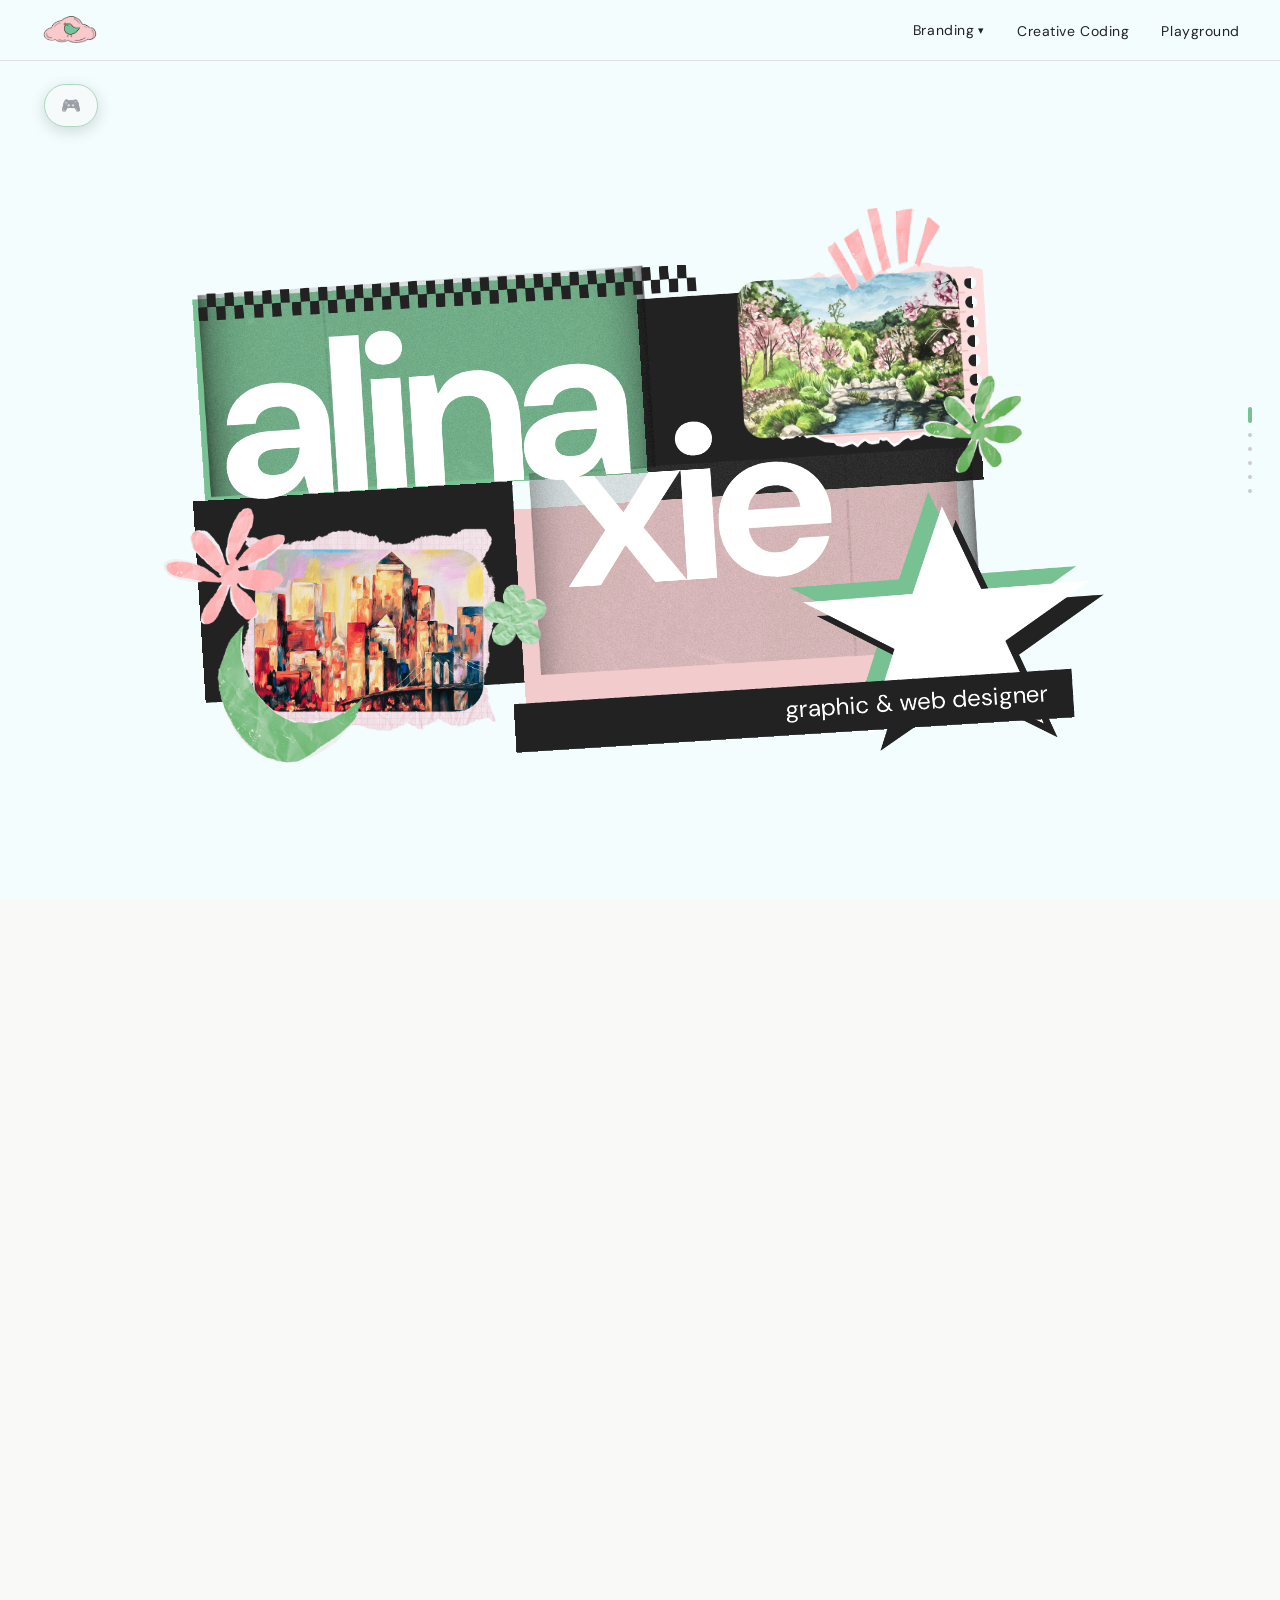
==== commit d2e11b3c: "hero text fix" ====
--- a/index.html
+++ b/index.html
@@ -50,7 +50,7 @@
 
   <!-- HERO: full viewport, background + name only -->
   <section class="home-hero" id="homeHero">
-    <svg id="Layer_1" class="hero-svg hero-svg-horizontal" xmlns="http://www.w3.org/2000/svg" xmlns:xlink="http://www.w3.org/1999/xlink" viewBox="0 0 1920 1080"><defs><style>.cls-1{fill:#f2cbcd;}.cls-2{fill:#78c193;}.cls-3{fill:#fff;}.cls-4{fill:#222;}.cls-5{fill:#78c193;}</style></defs><rect id="greenRectangle" class="cls-2" x="141.3" y="154.49" width="831.86" height="378.34" transform="translate(-20.7 36.08) rotate(-3.64)"/><rect id="blueRectangleLeft" class="cls-4" x="167" y="538" width="599.46" height="378.34" transform="translate(-45.31 31.04) rotate(-3.64)"/><rect id="blueRectangleRight" class="cls-4" x="970" y="108.84" width="628" height="378.34" transform="translate(-16.36 81.35) rotate(-3.64)"/><rect id="pinkRectangle" class="cls-1" x="764" y="508" width="831.86" height="378.34" transform="translate(-40.97 76.29) rotate(-3.64)"/><image id="grainRight" width="6000" height="3375" transform="translate(1.3 -7.57) rotate(.35) scale(.32)" xlink:href="images/heroIndex/grain2.png"/><image id="grainLeft" width="6000" height="3375" transform="translate(2 1.18) scale(.32)" xlink:href="images/heroIndex/grain1.png"/><polygon id="greenStar" class="cls-5" points="1778.07 690.25 1619.5 802.91 1691.63 957.9 1519.43 872.7 1359.47 983.21 1411.67 818.08 1240.48 730.85 1445.35 714.9 1500.4 550.41 1574.33 705.53 1778.07 690.25"/><polygon id="blueStar" class="cls-4" points="1829.34 743.49 1670.77 856.15 1742.9 1011.14 1570.7 925.94 1410.74 1036.45 1462.94 871.31 1291.75 784.09 1496.62 768.14 1551.67 603.65 1625.6 758.77 1829.34 743.49"/><polygon id="whileStar" class="cls-3" points="1803.52 717.72 1644.94 830.37 1717.08 985.37 1544.88 900.17 1384.92 1010.68 1437.12 845.54 1265.93 758.32 1470.8 742.37 1525.85 577.88 1599.78 733 1803.52 717.72"/><rect id="blueLongRectangle" class="cls-4" x="778.06" y="864.72" width="1048.17" height="91.01" transform="translate(-55.18 84.53) rotate(-3.64)"/><text id="alina" class="cls-3" transform="rotate(-3.64 148.06 554.62)" x="150" y="556" style="font-family:'DM Sans', sans-serif; font-size:415px; font-weight:bold; letter-spacing:-0.06em;">alina</text><text id="xie" class="cls-3" transform="rotate(-3.64 797.96 714.19)" x="797.96" y="731" style="font-family:'DM Sans', sans-serif; font-size:415px; font-weight:bold; letter-spacing:-0.06em;">xie</text><text id="subText" class="cls-3" transform="rotate(-3.64 861.66 1009.49)" x="1230.66" y="975.49" style="font-family:'DM Sans', sans-serif; font-weight:400; font-size:45px; letter-spacing:0.04em;">graphic &amp; web designer</text><g id="checkered"><path class="cls-4" d="M1030.83,150.77c-.02-.41-.57-1.28-.63-2.22-.5-7.6-.47-15.26-1.15-22.84l16.74-.26,1.74,24.14,16.67-.51,1.81,25.03-16.72.91-1.76-24.78c-5.54.21-11.16.27-16.7.55.19,3.19,1.79,24.4.76,25.13l-16.33,1.12-1.83-25.01-16,1.14,1.14,25.06-16.7,1.19-1.79-25.06-16.06,1.19,1.14,25.06-16.33,1.19c-.63-.06-.96-2.29-1-2.89-.57-7.34-.34-14.84-1.15-22.18l-15.09.56-1.55,1.05,1.71,23.97-17.33,1.22c-.44-8.34-.65-16.73-1.13-25.06-4.49.31-10.1,1.23-14.46,1.25-.84,0-2.09.07-2.6-.67l-1.38-24.42,16.6-1.15c.92,8.23,1.37,16.67,1.85,24.99,5.56-.39,11.17-.52,16.7-1.19l-1.78-25.06,17.34-.54,1.13,24.42,16.7-.54-1.07-24.99,16.63-1.26,1.42,23.82c1.34,1.95,13.56-.74,16.42.06l-1.18-24.69,16.74-1.56,1.86,24.98c5.52-.15,11.1-.83,16.61-1.1Z"/><path class="cls-4" d="M458.54,186.59c-.52-8.32-1.03-16.7-1.73-25l17.3-1.24,1.14,25.06c-5.55.3-11.16.9-16.7,1.18.49,7.82.96,15.71,1.76,23.52l-1.04,1.44-16.28.65-1.13-24.42-16.7.54,1.11,25.03-16.67,1.22-1.84-25-15.96,1.15,1.11,25.03-16.31.58c-1.48-.41-1.32-21.4-2.18-24.45l-15.08.55-1.57,1.04,1.79,23.59c-.29,1.47-15.04,1.19-17.4,1.6-.2-8.35-.65-16.73-1.13-25.06-5.56.43-11.15.77-16.7,1.18l1.14,25.06-16.7.54-1.62-24.13,1.45-.93,15.1-.55-1.1-25.03,14.42-1.29,2.6.67,1.42,24.46c5.56-.43,11.15-.62,16.7-1.19l-1.71-24.04c.27-.75.83-.89,1.54-1.01,1.71-.28,5.76-.5,7.71-.59,2.67-.12,5.36.11,8.02.04l1.13,24.42,16.7-.54-.86-25.1,16.42-1.15,1.74,24.79,16.1-.92-1.14-25.06,16.36-1.2c1.26-.03,1.52,22.85,2.13,25.08,5.54-.21,11.16-.27,16.7-.55Z"/><path class="cls-4" d="M862.54,161.99c-.53-8.34-1.2-16.72-1.78-25.06l16.73-.92,1.75,24.8,16.7-1.19,1.5,25.11c-.49.7-14.46,1.44-16.46.87l-1.74-24.14c-5.58-.2-11.14.3-16.7.55.53,8.34.84,16.81,1.78,25.06l-17.34,1.19c-.44-8.34-.66-16.73-1.14-25.06-2.45.18-16.08.43-16.61,1.28l1.05,24.97-16.69.54-1.86-24.34-15.99.47,1.13,25.05-16.69,1.19-1.82-25.02c-5.54.1-11.14.87-16.67,1.15.2,3.2,2.23,23.43,1.5,24.46l-17.07,1.14-1.14-24.42-9.31-.05c-1.64,0-5.15.5-7.39.6.48,8.33.7,16.72,1.13,25.05l-16.69,1.19-1.82-25.02c-5.54.1-11.14.87-16.67,1.15.53,8.33,1.33,16.72,1.78,25.06l-17.35.54-1.14-24.42-9.31-.05c-1.64,0-5.16.5-7.39.6l1.13,25.05-16.7,1.2-1.73-24.78-16.06.94,1.1,25.03-16.7.54-1.13-24.42-16.7.54,1.13,25.05-16.3,1.24c-.57-.16-.96-2.95-1-3.59-.53-7.13-.75-14.38-1.16-21.52-5.54.43-11.15.45-16.66,1.22l1.11,24.38-16.7.54-1.23-24.01-.84-.9-15.77,1.03,1.14,25.06-16.65,1.13-1.83-25.01-16.63,1.27,1.44,24.37-17.08,1.16-1.14-25.06,16.63-1.26-1.68-23.44,1.04-1.44,16.28-.65,1.14,23.46.93,1.44,15.77-1.03-1.14-25.06,16.7-1.19,1.75,24.65c.52.93,14.57-.33,16.68-.83l-1.12-24.06,16.73-.84c.44,8.34.65,16.73,1.13,25.06,5.55-.43,11.14-.92,16.7-1.18l-1.14-25.06,16.7-1.18,1.85,24.99,16.36-1.1-1.23-24.48,1.33-.59c2.64.9,14.21-1.75,15.45.05l1.42,24.45c5.52-.69,11.14-.93,16.7-1.18l-1.78-25.06,16.33-1.11,1,1.54,1.14,23.45c5.54-.32,11.17-.27,16.7-.55-.53-8.33-.71-16.87-1.78-25.05l17.35-1.19,1.75,24.8c5.57-.19,11.16-.67,16.73-.92-.48-8.33-1.37-16.72-1.78-25.06l16.73-.92,1.75,24.8c5.54-.32,11.17-.27,16.7-.55-.51-8.25-.81-16.54-1.62-24.77.12-.68.84-.84,1.45-.93,4.49-.66,11.01,0,15.74-.55l1.75,24.8,16.09-.92-1.14-25.06,16.7-1.19,1.79,25.06,15.77-1.14-.58-24.49,16.03-1.19c.58.16.96,2.94,1.01,3.58.52,7.13.75,14.38,1.16,21.52,5.57-.4,11.11-.94,16.7-1.19Z"/><path class="cls-4" d="M199.05,201.77c-5.56.39-11.15.8-16.7,1.18l1.14,25.06-16.7,1.18-1.85-24.99c-1.78-.1-3.63-.2-5.42-.13-2.59.11-7.31.27-9.61.61-.61.09-1.32.25-1.45.93l1.53,24.03c-.46.72-16.26,1.7-16.97.67l-1.42-24.46,16.7-1.19-1.13-25.05,16.7-.54,1.13,24.42,16.7-.54-1.1-25.03,16.57-1.13c1.08,8.16,1.4,16.67,1.87,24.97,5.56-.39,11.16-.65,16.7-1.19l1.76,25.04-17.33,1.22c-.31-8.34-.66-16.73-1.13-25.06Z"/><path class="cls-4" d="M286.4,196.5c-.53-8.34-1.07-16.73-1.78-25.06l17.34-.55,1.14,25.06c-5.53.23-11.18.23-16.7.54.52,8.22.89,16.5,1.81,24.69-.11,1.16-15.24,1.32-17.37,1.55-.32-8.34-.65-16.73-1.13-25.06-5.56.41-11.15.79-16.7,1.18l1.14,25.06-16.69.54-1.86-24.34-16.63.48-1.14-25.06,16.7-.54,1.13,24.42,16.7-.54-1.07-24.99,16.56-1.18c1.02,8.22,1.37,16.67,1.85,24.99,5.54-.41,11.15-.87,16.7-1.19Z"/></g><image id="heroArtLeft" width="6000" height="3375" transform="translate(2 19.36) scale(.31)" xlink:href="images/heroIndex/heroArt1.png"/><image id="heroArtRight" width="6000" height="3375" transform="scale(.34)" xlink:href="images/heroIndex/heroArt2.png"/></svg>
+    <svg id="Layer_1" class="hero-svg hero-svg-horizontal" xmlns="http://www.w3.org/2000/svg" xmlns:xlink="http://www.w3.org/1999/xlink" viewBox="0 0 1920 1080"><defs><style>.cls-1{fill:#f2cbcd;}.cls-2{fill:#78c193;}.cls-3{fill:#fff;}.cls-4{fill:#222;}.cls-5{fill:#78c193;}</style></defs><rect id="greenRectangle" class="cls-2" x="141.3" y="154.49" width="831.86" height="378.34" transform="translate(-20.7 36.08) rotate(-3.64)"/><rect id="blueRectangleLeft" class="cls-4" x="167" y="538" width="599.46" height="378.34" transform="translate(-45.31 31.04) rotate(-3.64)"/><rect id="blueRectangleRight" class="cls-4" x="970" y="108.84" width="628" height="378.34" transform="translate(-16.36 81.35) rotate(-3.64)"/><rect id="pinkRectangle" class="cls-1" x="764" y="508" width="831.86" height="378.34" transform="translate(-40.97 76.29) rotate(-3.64)"/><image id="grainRight" width="6000" height="3375" transform="translate(1.3 -7.57) rotate(.35) scale(.32)" xlink:href="images/heroIndex/grain2.png"/><image id="grainLeft" width="6000" height="3375" transform="translate(2 1.18) scale(.32)" xlink:href="images/heroIndex/grain1.png"/><polygon id="greenStar" class="cls-5" points="1778.07 690.25 1619.5 802.91 1691.63 957.9 1519.43 872.7 1359.47 983.21 1411.67 818.08 1240.48 730.85 1445.35 714.9 1500.4 550.41 1574.33 705.53 1778.07 690.25"/><polygon id="blueStar" class="cls-4" points="1829.34 743.49 1670.77 856.15 1742.9 1011.14 1570.7 925.94 1410.74 1036.45 1462.94 871.31 1291.75 784.09 1496.62 768.14 1551.67 603.65 1625.6 758.77 1829.34 743.49"/><polygon id="whileStar" class="cls-3" points="1803.52 717.72 1644.94 830.37 1717.08 985.37 1544.88 900.17 1384.92 1010.68 1437.12 845.54 1265.93 758.32 1470.8 742.37 1525.85 577.88 1599.78 733 1803.52 717.72"/><rect id="blueLongRectangle" class="cls-4" x="778.06" y="864.72" width="1048.17" height="91.01" transform="translate(-55.18 84.53) rotate(-3.64)"/><text id="alina" class="cls-3" transform="rotate(-3.64 148.06 554.62)" x="150" y="565" style="font-family:'DM Sans', sans-serif; font-size:415px; font-weight:bold; letter-spacing:-0.06em;">alina</text><text id="xie" class="cls-3" transform="rotate(-3.64 797.96 714.19)" x="797.96" y="731" style="font-family:'DM Sans', sans-serif; font-size:415px; font-weight:bold; letter-spacing:-0.06em;">xie</text><text id="subText" class="cls-3" transform="rotate(-3.64 861.66 1009.49)" x="1230.66" y="975.49" style="font-family:'DM Sans', sans-serif; font-weight:400; font-size:45px; letter-spacing:0.04em;">graphic &amp; web designer</text><g id="checkered"><path class="cls-4" d="M1030.83,150.77c-.02-.41-.57-1.28-.63-2.22-.5-7.6-.47-15.26-1.15-22.84l16.74-.26,1.74,24.14,16.67-.51,1.81,25.03-16.72.91-1.76-24.78c-5.54.21-11.16.27-16.7.55.19,3.19,1.79,24.4.76,25.13l-16.33,1.12-1.83-25.01-16,1.14,1.14,25.06-16.7,1.19-1.79-25.06-16.06,1.19,1.14,25.06-16.33,1.19c-.63-.06-.96-2.29-1-2.89-.57-7.34-.34-14.84-1.15-22.18l-15.09.56-1.55,1.05,1.71,23.97-17.33,1.22c-.44-8.34-.65-16.73-1.13-25.06-4.49.31-10.1,1.23-14.46,1.25-.84,0-2.09.07-2.6-.67l-1.38-24.42,16.6-1.15c.92,8.23,1.37,16.67,1.85,24.99,5.56-.39,11.17-.52,16.7-1.19l-1.78-25.06,17.34-.54,1.13,24.42,16.7-.54-1.07-24.99,16.63-1.26,1.42,23.82c1.34,1.95,13.56-.74,16.42.06l-1.18-24.69,16.74-1.56,1.86,24.98c5.52-.15,11.1-.83,16.61-1.1Z"/><path class="cls-4" d="M458.54,186.59c-.52-8.32-1.03-16.7-1.73-25l17.3-1.24,1.14,25.06c-5.55.3-11.16.9-16.7,1.18.49,7.82.96,15.71,1.76,23.52l-1.04,1.44-16.28.65-1.13-24.42-16.7.54,1.11,25.03-16.67,1.22-1.84-25-15.96,1.15,1.11,25.03-16.31.58c-1.48-.41-1.32-21.4-2.18-24.45l-15.08.55-1.57,1.04,1.79,23.59c-.29,1.47-15.04,1.19-17.4,1.6-.2-8.35-.65-16.73-1.13-25.06-5.56.43-11.15.77-16.7,1.18l1.14,25.06-16.7.54-1.62-24.13,1.45-.93,15.1-.55-1.1-25.03,14.42-1.29,2.6.67,1.42,24.46c5.56-.43,11.15-.62,16.7-1.19l-1.71-24.04c.27-.75.83-.89,1.54-1.01,1.71-.28,5.76-.5,7.71-.59,2.67-.12,5.36.11,8.02.04l1.13,24.42,16.7-.54-.86-25.1,16.42-1.15,1.74,24.79,16.1-.92-1.14-25.06,16.36-1.2c1.26-.03,1.52,22.85,2.13,25.08,5.54-.21,11.16-.27,16.7-.55Z"/><path class="cls-4" d="M862.54,161.99c-.53-8.34-1.2-16.72-1.78-25.06l16.73-.92,1.75,24.8,16.7-1.19,1.5,25.11c-.49.7-14.46,1.44-16.46.87l-1.74-24.14c-5.58-.2-11.14.3-16.7.55.53,8.34.84,16.81,1.78,25.06l-17.34,1.19c-.44-8.34-.66-16.73-1.14-25.06-2.45.18-16.08.43-16.61,1.28l1.05,24.97-16.69.54-1.86-24.34-15.99.47,1.13,25.05-16.69,1.19-1.82-25.02c-5.54.1-11.14.87-16.67,1.15.2,3.2,2.23,23.43,1.5,24.46l-17.07,1.14-1.14-24.42-9.31-.05c-1.64,0-5.15.5-7.39.6.48,8.33.7,16.72,1.13,25.05l-16.69,1.19-1.82-25.02c-5.54.1-11.14.87-16.67,1.15.53,8.33,1.33,16.72,1.78,25.06l-17.35.54-1.14-24.42-9.31-.05c-1.64,0-5.16.5-7.39.6l1.13,25.05-16.7,1.2-1.73-24.78-16.06.94,1.1,25.03-16.7.54-1.13-24.42-16.7.54,1.13,25.05-16.3,1.24c-.57-.16-.96-2.95-1-3.59-.53-7.13-.75-14.38-1.16-21.52-5.54.43-11.15.45-16.66,1.22l1.11,24.38-16.7.54-1.23-24.01-.84-.9-15.77,1.03,1.14,25.06-16.65,1.13-1.83-25.01-16.63,1.27,1.44,24.37-17.08,1.16-1.14-25.06,16.63-1.26-1.68-23.44,1.04-1.44,16.28-.65,1.14,23.46.93,1.44,15.77-1.03-1.14-25.06,16.7-1.19,1.75,24.65c.52.93,14.57-.33,16.68-.83l-1.12-24.06,16.73-.84c.44,8.34.65,16.73,1.13,25.06,5.55-.43,11.14-.92,16.7-1.18l-1.14-25.06,16.7-1.18,1.85,24.99,16.36-1.1-1.23-24.48,1.33-.59c2.64.9,14.21-1.75,15.45.05l1.42,24.45c5.52-.69,11.14-.93,16.7-1.18l-1.78-25.06,16.33-1.11,1,1.54,1.14,23.45c5.54-.32,11.17-.27,16.7-.55-.53-8.33-.71-16.87-1.78-25.05l17.35-1.19,1.75,24.8c5.57-.19,11.16-.67,16.73-.92-.48-8.33-1.37-16.72-1.78-25.06l16.73-.92,1.75,24.8c5.54-.32,11.17-.27,16.7-.55-.51-8.25-.81-16.54-1.62-24.77.12-.68.84-.84,1.45-.93,4.49-.66,11.01,0,15.74-.55l1.75,24.8,16.09-.92-1.14-25.06,16.7-1.19,1.79,25.06,15.77-1.14-.58-24.49,16.03-1.19c.58.16.96,2.94,1.01,3.58.52,7.13.75,14.38,1.16,21.52,5.57-.4,11.11-.94,16.7-1.19Z"/><path class="cls-4" d="M199.05,201.77c-5.56.39-11.15.8-16.7,1.18l1.14,25.06-16.7,1.18-1.85-24.99c-1.78-.1-3.63-.2-5.42-.13-2.59.11-7.31.27-9.61.61-.61.09-1.32.25-1.45.93l1.53,24.03c-.46.72-16.26,1.7-16.97.67l-1.42-24.46,16.7-1.19-1.13-25.05,16.7-.54,1.13,24.42,16.7-.54-1.1-25.03,16.57-1.13c1.08,8.16,1.4,16.67,1.87,24.97,5.56-.39,11.16-.65,16.7-1.19l1.76,25.04-17.33,1.22c-.31-8.34-.66-16.73-1.13-25.06Z"/><path class="cls-4" d="M286.4,196.5c-.53-8.34-1.07-16.73-1.78-25.06l17.34-.55,1.14,25.06c-5.53.23-11.18.23-16.7.54.52,8.22.89,16.5,1.81,24.69-.11,1.16-15.24,1.32-17.37,1.55-.32-8.34-.65-16.73-1.13-25.06-5.56.41-11.15.79-16.7,1.18l1.14,25.06-16.69.54-1.86-24.34-16.63.48-1.14-25.06,16.7-.54,1.13,24.42,16.7-.54-1.07-24.99,16.56-1.18c1.02,8.22,1.37,16.67,1.85,24.99,5.54-.41,11.15-.87,16.7-1.19Z"/></g><image id="heroArtLeft" width="6000" height="3375" transform="translate(2 19.36) scale(.31)" xlink:href="images/heroIndex/heroArt1.png"/><image id="heroArtRight" width="6000" height="3375" transform="scale(.34)" xlink:href="images/heroIndex/heroArt2.png"/></svg>
     <svg id="Layer_1_vertical" class="hero-svg hero-svg-vertical" xmlns="http://www.w3.org/2000/svg" xmlns:xlink="http://www.w3.org/1999/xlink" viewBox="0 0 800 1200"><defs><style>.cls-v1{fill:#f2cbcd;}.cls-v2{fill:#231f20;}.cls-v3{fill:#78c193;}.cls-v4{fill:#fff;}</style></defs><rect id="greenRectangleV" class="cls-v3" x="68.72" y="343.42" width="397.63" height="201.81" transform="translate(-27.68 17.89) rotate(-3.64)"/><rect id="pinkRectangleV" class="cls-v1" x="370" y="529.67" width="310" height="251.24" transform="translate(-40.57 34.05) rotate(-3.64)"/><image id="grainRightV" width="6000" height="3375" transform="translate(84.61 167.09) rotate(-1.43) scale(.11 .23)" xlink:href="images/heroIndex/grain2.png"/><image id="grainLeftV" width="6000" height="3375" transform="translate(2.8 258.97) scale(.15 .17)" xlink:href="images/heroIndex/grain1.png"/><rect id="blackRectangleLeft" class="cls-v2" x="177" y="539" width="195.18" height="325.33" transform="translate(-44.4 18.87) rotate(-3.64)"/><rect id="blackRectangleRight" class="cls-v2" x="465" y="150" width="195" height="370" transform="translate(-21.21 35.73) rotate(-3.64)"/><polygon id="greenStarV" class="cls-v3" points="737.95 845.41 594.93 873.03 562.83 1014.75 505.29 889.5 362.49 915.02 469.89 810.14 413.86 683.73 537.6 744.99 646.31 641.61 615.18 784.05 737.95 845.41"/><polygon id="blueStarV" class="cls-v2" points="741.96 904.55 598.93 932.18 566.84 1073.89 509.29 948.64 366.49 974.17 473.89 869.28 417.87 742.88 541.6 804.13 650.31 700.75 619.18 843.2 741.96 904.55"/><polygon id="whileStarV" class="cls-v4" points="732.63 864.35 594.79 890.08 564.59 1025.89 508.4 905.4 370.77 929.12 473.82 829.05 419.09 707.46 538.79 766.9 643.11 668.29 613.84 804.81 732.63 864.35"/><polygon id="blackLongRectangle" class="cls-v2" points="674.41 846.03 671.65 802.61 671.64 802.61 669.49 768.91 377.63 787.48 380.39 830.9 454.92 826.16 457.06 859.86 674.41 846.03"/><g id="blackCheckered"><path class="cls-v2" d="M494.03,340.59c-.01-.19-.27-.61-.3-1.06-.24-3.63-.23-7.3-.55-10.92l8-.12.83,11.54,7.97-.25.87,11.96-7.99.43-.84-11.85c-2.65.1-5.34.13-7.98.26.09,1.53.86,11.66.36,12.01l-7.81.54-.88-11.96-7.65.54.55,11.98-7.98.57-.86-11.98-7.68.57.55,11.98-7.8.57c-.3-.03-.46-1.09-.48-1.38-.27-3.51-.16-7.1-.55-10.6l-7.22.27-.74.5.82,11.46-8.28.58c-.21-3.98-.31-8-.54-11.98-2.15.15-4.83.59-6.91.6-.4,0-1,.03-1.24-.32l-.66-11.67,7.93-.55c.44,3.93.65,7.97.88,11.94,2.66-.18,5.34-.25,7.98-.57l-.85-11.98,8.29-.26.54,11.67,7.98-.26-.51-11.95,7.95-.6.68,11.39c.64.93,6.48-.35,7.85.03l-.56-11.8,8-.75.89,11.94c2.64-.07,5.31-.4,7.94-.52Z"/><path class="cls-v2" d="M220.47,357.71c-.25-3.98-.49-7.98-.83-11.95l8.27-.59.54,11.98c-2.65.15-5.33.43-7.98.57.23,3.74.46,7.51.84,11.24l-.5.69-7.78.31-.54-11.67-7.98.26.53,11.96-7.97.58-.88-11.95-7.63.55.53,11.96-7.79.28c-.71-.2-.63-10.23-1.04-11.69l-7.21.26-.75.5.86,11.28c-.14.7-7.19.57-8.32.76-.1-3.99-.31-8-.54-11.98-2.66.21-5.33.37-7.98.57l.55,11.98-7.98.26-.77-11.53.69-.44,7.22-.26-.53-11.96,6.89-.62,1.24.32.68,11.69c2.66-.21,5.33-.3,7.98-.57l-.82-11.49c.13-.36.4-.43.73-.48.82-.13,2.75-.24,3.69-.28,1.27-.06,2.56.05,3.83.02l.54,11.67,7.98-.26-.41-12,7.85-.55.83,11.85,7.7-.44-.55-11.98,7.82-.57c.6-.01.72,10.92,1.02,11.99,2.65-.1,5.34-.13,7.98-.26Z"/><path class="cls-v2" d="M413.58,345.95c-.25-3.98-.57-7.99-.85-11.98l8-.44.83,11.85,7.98-.57.72,12c-.24.33-6.91.69-7.87.41l-.83-11.54c-2.67-.1-5.32.14-7.98.26.25,3.98.4,8.04.85,11.98l-8.29.57c-.21-3.98-.31-8-.54-11.98-1.17.08-7.68.21-7.94.61l.5,11.93-7.98.26-.89-11.64-7.64.23.54,11.98-7.98.57-.87-11.96c-2.65.05-5.33.42-7.97.55.09,1.53,1.07,11.2.72,11.69l-8.16.55-.54-11.67-4.45-.03c-.78,0-2.46.24-3.53.29.23,3.98.33,7.99.54,11.97l-7.98.57-.87-11.96c-2.65.05-5.33.42-7.97.55.25,3.98.64,7.99.85,11.98l-8.29.26-.54-11.67-4.45-.03c-.78,0-2.47.24-3.53.29l.54,11.97-7.98.57-.83-11.85-7.68.45.53,11.96-7.98.26-.54-11.67-7.98.26.54,11.97-7.79.59c-.27-.08-.46-1.41-.48-1.72-.25-3.41-.36-6.87-.56-10.29-2.65.2-5.33.21-7.96.58l.53,11.65-7.98.26-.59-11.48-.4-.43-7.54.49.55,11.98-7.96.54-.88-11.96-7.95.61.69,11.65-8.16.55-.54-11.98,7.95-.6-.8-11.2.5-.69,7.78-.31.54,11.21.45.69,7.54-.49-.55-11.98,7.98-.57.84,11.78c.25.44,6.96-.16,7.97-.4l-.54-11.5,8-.4c.21,3.98.31,8,.54,11.98,2.65-.2,5.32-.44,7.98-.57l-.55-11.98,7.98-.57.88,11.95,7.82-.53-.59-11.7.63-.28c1.26.43,6.79-.84,7.39.02l.68,11.69c2.64-.33,5.33-.44,7.98-.57l-.85-11.98,7.81-.53.48.74.55,11.21c2.65-.15,5.34-.13,7.98-.26-.25-3.98-.34-8.06-.85-11.98l8.29-.57.83,11.85c2.66-.09,5.33-.32,8-.44-.23-3.98-.65-7.99-.85-11.98l8-.44.83,11.85c2.65-.15,5.34-.13,7.98-.26-.24-3.94-.39-7.91-.77-11.84.06-.32.4-.4.69-.44,2.15-.32,5.26,0,7.52-.26l.83,11.85,7.69-.44-.55-11.98,7.98-.57.85,11.98,7.54-.55-.28-11.71,7.66-.57c.28.08.46,1.41.48,1.71.25,3.41.36,6.87.56,10.29,2.66-.19,5.31-.45,7.98-.57Z"/><path class="cls-v2" d="M96.44,364.97c-2.66.19-5.33.38-7.98.57l.55,11.98-7.98.56-.89-11.94c-.85-.05-1.74-.1-2.59-.06-1.24.05-3.5.13-4.59.29-.29.04-.63.12-.69.44l.73,11.49c-.22.35-7.77.81-8.11.32l-.68-11.69,7.98-.57-.54-11.97,7.98-.26.54,11.67,7.98-.26-.53-11.96,7.92-.54c.52,3.9.67,7.97.89,11.93,2.66-.19,5.33-.31,7.98-.57l.84,11.97-8.28.58c-.15-3.99-.31-8-.54-11.98Z"/><path class="cls-v2" d="M138.19,362.45c-.25-3.99-.51-8-.85-11.98l8.29-.26.54,11.98c-2.65.11-5.34.11-7.98.26.25,3.93.43,7.89.86,11.8-.05.56-7.29.63-8.3.74-.15-3.99-.31-8-.54-11.98-2.66.2-5.33.38-7.98.57l.55,11.98-7.98.26-.89-11.64-7.95.23-.54-11.98,7.98-.26.54,11.67,7.98-.26-.51-11.95,7.91-.57c.49,3.93.65,7.97.88,11.94,2.65-.2,5.33-.42,7.98-.57Z"/></g><image id="heroArtLeftV" width="2880" height="1620" transform="translate(83.65 282.47) rotate(11.22) scale(.32)" xlink:href="images/heroIndex/heroArt1.png"/><image id="heroArtRightV" width="2880" height="1620" transform="translate(-192.31 42.06) rotate(7.69) scale(.4)" xlink:href="images/heroIndex/heroArt2.png"/><text id="alinaV" class="cls-v4" x="62" y="552" style="font-family:'DM Sans', sans-serif; font-weight:bold; font-size:210px; letter-spacing:-0.057em;">alina</text><text id="xieV" class="cls-v4" x="370" y="647" style="font-family:'DM Sans', sans-serif; font-weight:bold; font-size:210px; letter-spacing:-0.057em;">xie</text><text id="graphicWeb" class="cls-v4" x="440" y="811" style="font-family:'DM Sans', sans-serif; font-weight:400; font-size:28px; letter-spacing:-0.02em;">graphic &amp; web</text><text id="designer" class="cls-v4" x="508" y="837" style="font-family:'DM Sans', sans-serif; font-weight:400; font-size:28px; letter-spacing:-0.02em;">designer</text></svg>
   </section>
 
--- a/style.css
+++ b/style.css
@@ -1466,6 +1466,17 @@
   will-change: transform, opacity;
   animation-fill-mode: both;
   animation-timing-function: cubic-bezier(0.16, 1, 0.3, 1);
+}
+
+/* DM Sans is a variable font with an optical-size (opsz) axis. Left on
+   "auto", Chrome and Safari each resolve opsz differently at these huge
+   display sizes, which changes the actual glyph shapes/metrics (not the
+   x/y attributes) — that's what reads as the text sitting in a different
+   spot between browsers. Locking it to one fixed value makes both browsers
+   draw identical glyphs. */
+.hero-svg text {
+  font-optical-sizing: none;
+  font-variation-settings: "opsz" 40;
 }
 
 /* -- slide in from the left -- */
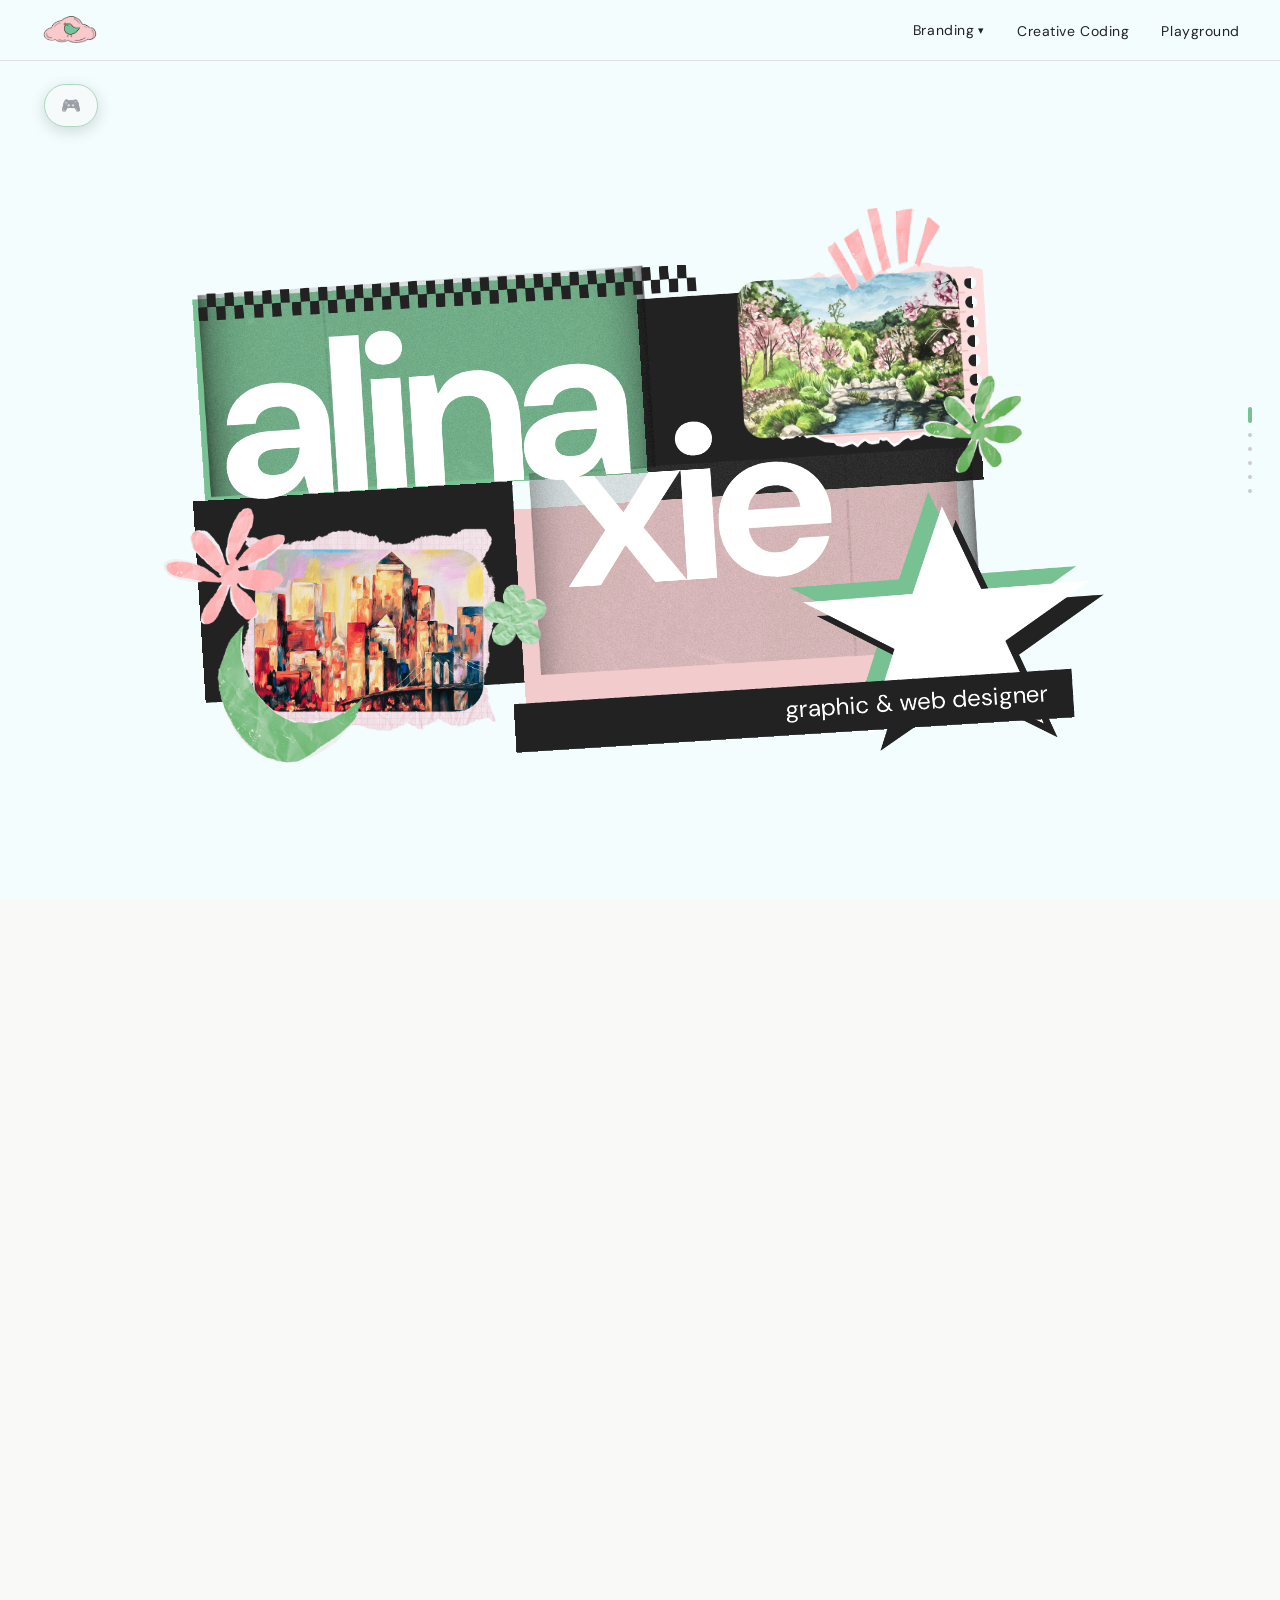
==== commit c8a65d4b: "footer, img, game change" ====
--- a/index.html
+++ b/index.html
@@ -169,12 +169,12 @@
       </div>
       <div class="footer-right">
         <a href="mailto:alinayutongxie@gmail.com" class="footer-icon" aria-label="Email">
-          <svg xmlns="http://www.w3.org/2000/svg" width="20" height="20" viewBox="0 0 24 24" fill="none" stroke="currentColor" stroke-width="1.5" stroke-linecap="round" stroke-linejoin="round">
+          <svg xmlns="http://www.w3.org/2000/svg" width="28" height="28" viewBox="0 0 24 24" fill="none" stroke="currentColor" stroke-width="1.5" stroke-linecap="round" stroke-linejoin="round">
             <rect x="2" y="4" width="20" height="16" rx="2"/><path d="m22 7-8.97 5.7a1.94 1.94 0 0 1-2.06 0L2 7"/>
           </svg>
         </a>
         <a href="https://www.linkedin.com/in/alinayxie" target="_blank" class="footer-icon" aria-label="LinkedIn">
-          <svg xmlns="http://www.w3.org/2000/svg" width="20" height="20" viewBox="0 0 24 24" fill="none" stroke="currentColor" stroke-width="1.5" stroke-linecap="round" stroke-linejoin="round">
+          <svg xmlns="http://www.w3.org/2000/svg" width="28" height="28" viewBox="0 0 24 24" fill="none" stroke="currentColor" stroke-width="1.5" stroke-linecap="round" stroke-linejoin="round">
             <path d="M16 8a6 6 0 0 1 6 6v7h-4v-7a2 2 0 0 0-2-2 2 2 0 0 0-2 2v7h-4v-7a6 6 0 0 1 6-6z"/><rect x="2" y="9" width="4" height="12"/><circle cx="4" cy="4" r="2"/>
           </svg>
         </a>
--- a/style.css
+++ b/style.css
@@ -235,7 +235,7 @@
 }
 
 .footer-logo img {
-  height: 28px;
+  height: 32px;
   opacity: 0.5;
   display: block;
   transition: opacity 0.2s;
@@ -246,7 +246,7 @@
 }
 
 .footer-name {
-  font-size: 13px;
+  font-size: 16px;
   font-weight: 500;
   color: #222;
   letter-spacing: 0.04em;
@@ -1748,7 +1748,10 @@
   position: fixed;
   inset: 0;
   z-index: 60; /* above page content, below navbar (100) and dots (300) */
-  pointer-events: none; /* purely decorative — let clicks/scroll pass through */
+  pointer-events: auto; /* blocks clicks to project content while visible;
+                            script.js switches this to none once the hero
+                            has fully dissolved, so it stops intercepting
+                            clicks for the rest of the page's lifetime */
 }
 
 .hero-svg {
@@ -2004,6 +2007,15 @@
   transform: rotate(8deg) scale(1);
 }
 
+.home-thumb:hover {
+  box-shadow: 0 28px 68px rgba(0, 0, 0, 0.32), 0 10px 26px rgba(0, 0, 0, 0.18);
+}
+
+.home-thumb:active {
+  box-shadow: 0 28px 68px rgba(0, 0, 0, 0.533), 0 10px 26px rgba(0, 0, 0, 0.18);
+  transition: box-shadow 0.25 ease;
+}
+
 /* .home-thumb.is-active:hover {
   transform: rotate(8deg) scale(1) translateY(-6px);
   box-shadow: 0 32px 72px rgba(0, 0, 0, 0.28), 0 12px 28px rgba(0, 0, 0, 0.16);
@@ -2054,9 +2066,17 @@
   .home-thumb > a {
     transform: none;
   }
-}
-
-@media (max-width: 500px) {
+
+  .home-thumb:hover {
+    box-shadow: none;
+  }
+
+  .home-thumb:active {
+    box-shadow: none;
+  }
+}
+
+@media (max-width430) {
   .home-thumb {
     width: 90%;
     height: 80vw;
@@ -4068,7 +4088,7 @@
 .game-pad-btn:active,
 .game-pad-btn.is-pressed {
   background: rgba(79, 243, 255, 0.18);
-  box-shadow: 0 0 16px rgba(79, 243, 255, 0.55);
+  box-shadow: 0 0 16px #78c193;
   transform: scale(0.94);
 }
 
@@ -4294,7 +4314,7 @@
 
 /* ── MOBILE ── */
 @media (max-width: 700px) {
-  .game-mode-btn { position: relative; top: 100px; left: 24px; padding: 12px 15px; font-size: 11px; }
+  .game-mode-btn { position: relative; top: 80px; left: 430px; padding: 12px 15px; font-size: 12px; }
   .game-hud { margin-top: 20px; padding: 16px 18px; }
   .game-hud-heading { font-size: 12px; }
   #gameHudLabel { font-size: 11px; }
@@ -4317,7 +4337,7 @@
 
 /* ── SMALL PHONES ── */
 @media (max-width: 400px) {
-  .game-mode-btn { position: relative; top: 80px; left: 16px; padding: 8px 12px; font-size: 10px; }
+  .game-mode-btn { position: relative; top: 85px; left: 315px; padding: 12px 14px; font-size: 12px; }
   .game-hud { margin-top: 15px; padding: 12px 14px; }
   .game-hud-heading { font-size: 12px; }
   #gameHudLabel { font-size: 11px; }
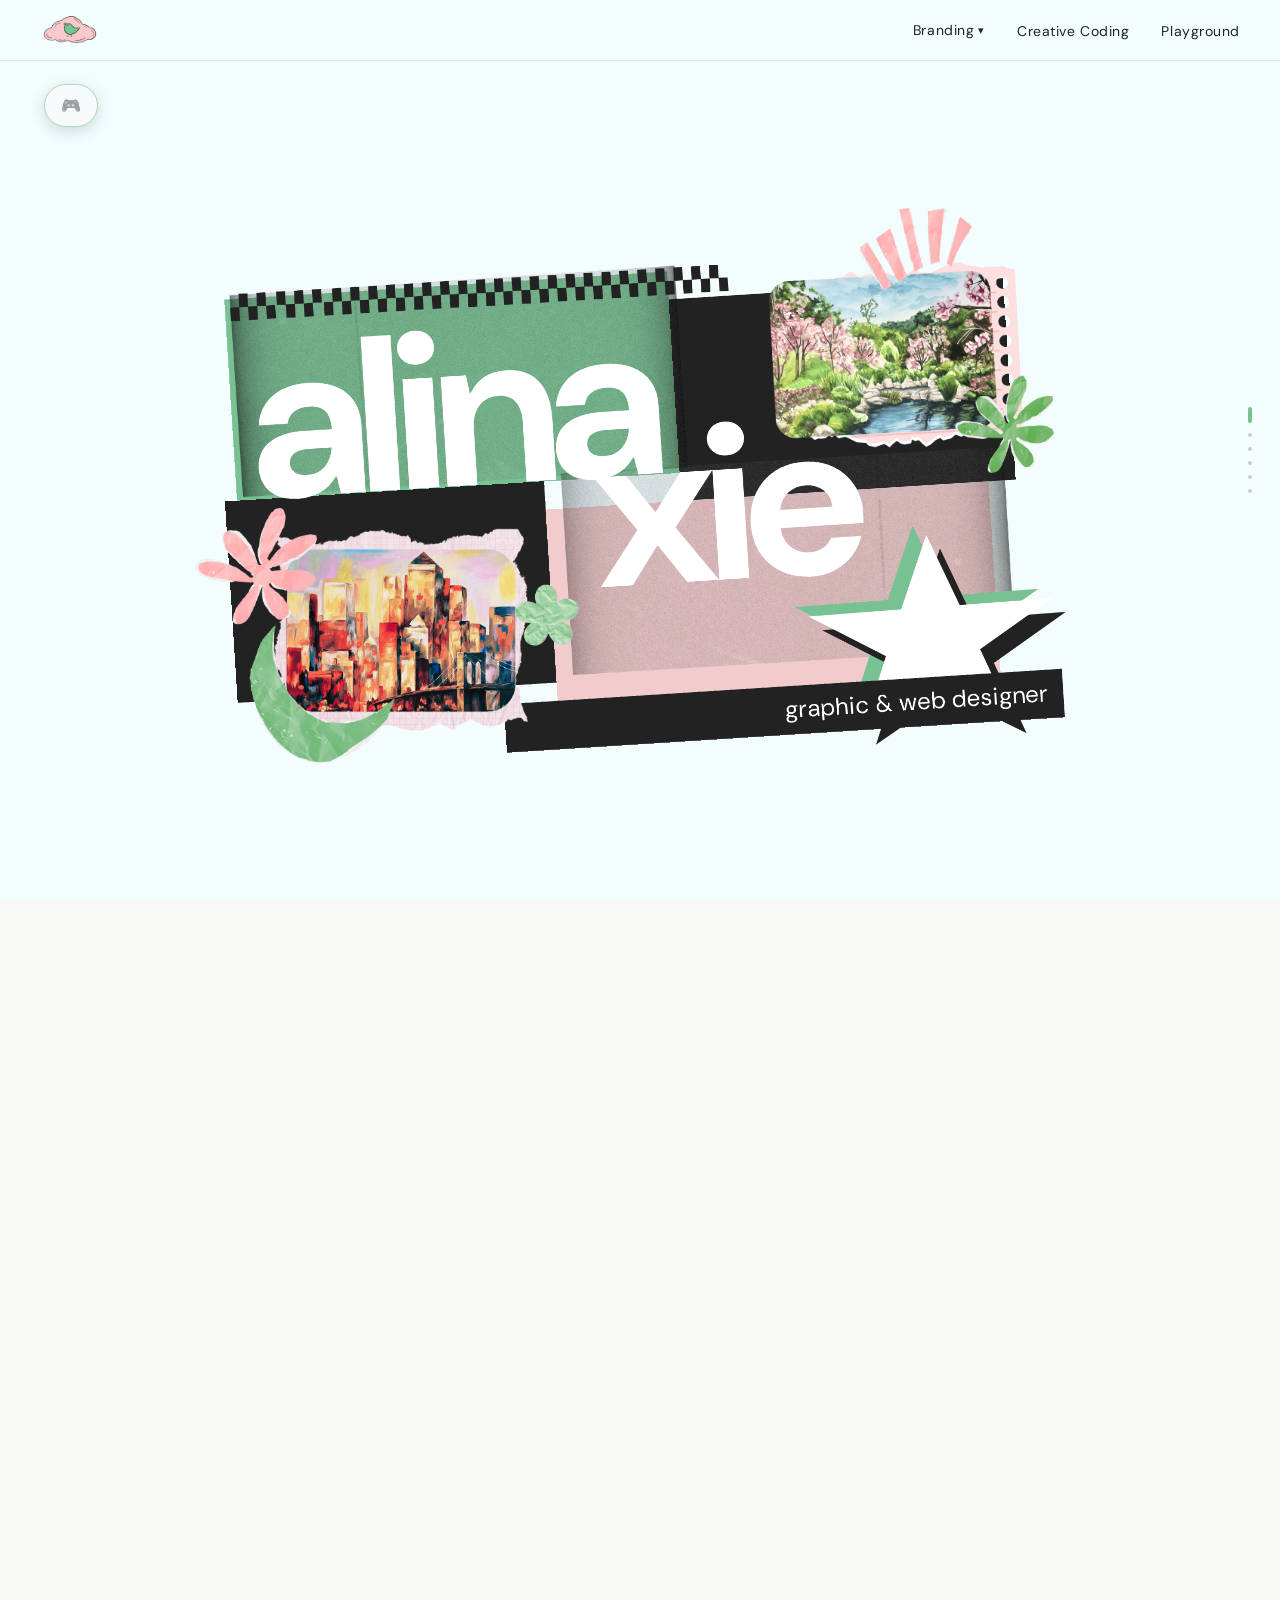
==== commit 96eb5999: "hero svg" ====
--- a/index.html
+++ b/index.html
@@ -9,10 +9,6 @@
   <link rel="preconnect" href="https://fonts.googleapis.com">
   <link rel="preconnect" href="https://fonts.gstatic.com" crossorigin>
   <link href="https://fonts.googleapis.com/css2?family=DM+Sans:ital,opsz,wght@0,9..40,100..1000;1,9..40,100..1000&display=swap" rel="stylesheet">
-  <link href="https://fonts.googleapis.com/css2?family=Archivo+Black&display=swap" rel="stylesheet">
-  <link href="https://fonts.googleapis.com/css2?family=Space+Grotesk:wght@300..700&display=swap" rel="stylesheet">
-  <link href="https://fonts.googleapis.com/css2?family=JetBrains+Mono:wght@400;500;600&display=swap" rel="stylesheet">
-  <link href="https://fonts.googleapis.com/css2?family=Archivo:ital,wght@0,100..900;1,100..900&display=swap" rel="stylesheet">
 
 </head>
 <body class="home-body">
@@ -50,7 +46,7 @@
 
   <!-- HERO: full viewport, background + name only -->
   <section class="home-hero" id="homeHero">
-    <svg id="Layer_1" class="hero-svg hero-svg-horizontal" xmlns="http://www.w3.org/2000/svg" xmlns:xlink="http://www.w3.org/1999/xlink" viewBox="0 0 1920 1080"><defs><style>.cls-1{fill:#f2cbcd;}.cls-2{fill:#78c193;}.cls-3{fill:#fff;}.cls-4{fill:#222;}.cls-5{fill:#78c193;}</style></defs><rect id="greenRectangle" class="cls-2" x="141.3" y="154.49" width="831.86" height="378.34" transform="translate(-20.7 36.08) rotate(-3.64)"/><rect id="blueRectangleLeft" class="cls-4" x="167" y="538" width="599.46" height="378.34" transform="translate(-45.31 31.04) rotate(-3.64)"/><rect id="blueRectangleRight" class="cls-4" x="970" y="108.84" width="628" height="378.34" transform="translate(-16.36 81.35) rotate(-3.64)"/><rect id="pinkRectangle" class="cls-1" x="764" y="508" width="831.86" height="378.34" transform="translate(-40.97 76.29) rotate(-3.64)"/><image id="grainRight" width="6000" height="3375" transform="translate(1.3 -7.57) rotate(.35) scale(.32)" xlink:href="images/heroIndex/grain2.png"/><image id="grainLeft" width="6000" height="3375" transform="translate(2 1.18) scale(.32)" xlink:href="images/heroIndex/grain1.png"/><polygon id="greenStar" class="cls-5" points="1778.07 690.25 1619.5 802.91 1691.63 957.9 1519.43 872.7 1359.47 983.21 1411.67 818.08 1240.48 730.85 1445.35 714.9 1500.4 550.41 1574.33 705.53 1778.07 690.25"/><polygon id="blueStar" class="cls-4" points="1829.34 743.49 1670.77 856.15 1742.9 1011.14 1570.7 925.94 1410.74 1036.45 1462.94 871.31 1291.75 784.09 1496.62 768.14 1551.67 603.65 1625.6 758.77 1829.34 743.49"/><polygon id="whileStar" class="cls-3" points="1803.52 717.72 1644.94 830.37 1717.08 985.37 1544.88 900.17 1384.92 1010.68 1437.12 845.54 1265.93 758.32 1470.8 742.37 1525.85 577.88 1599.78 733 1803.52 717.72"/><rect id="blueLongRectangle" class="cls-4" x="778.06" y="864.72" width="1048.17" height="91.01" transform="translate(-55.18 84.53) rotate(-3.64)"/><text id="alina" class="cls-3" transform="rotate(-3.64 148.06 554.62)" x="150" y="565" style="font-family:'DM Sans', sans-serif; font-size:415px; font-weight:bold; letter-spacing:-0.06em;">alina</text><text id="xie" class="cls-3" transform="rotate(-3.64 797.96 714.19)" x="797.96" y="731" style="font-family:'DM Sans', sans-serif; font-size:415px; font-weight:bold; letter-spacing:-0.06em;">xie</text><text id="subText" class="cls-3" transform="rotate(-3.64 861.66 1009.49)" x="1230.66" y="975.49" style="font-family:'DM Sans', sans-serif; font-weight:400; font-size:45px; letter-spacing:0.04em;">graphic &amp; web designer</text><g id="checkered"><path class="cls-4" d="M1030.83,150.77c-.02-.41-.57-1.28-.63-2.22-.5-7.6-.47-15.26-1.15-22.84l16.74-.26,1.74,24.14,16.67-.51,1.81,25.03-16.72.91-1.76-24.78c-5.54.21-11.16.27-16.7.55.19,3.19,1.79,24.4.76,25.13l-16.33,1.12-1.83-25.01-16,1.14,1.14,25.06-16.7,1.19-1.79-25.06-16.06,1.19,1.14,25.06-16.33,1.19c-.63-.06-.96-2.29-1-2.89-.57-7.34-.34-14.84-1.15-22.18l-15.09.56-1.55,1.05,1.71,23.97-17.33,1.22c-.44-8.34-.65-16.73-1.13-25.06-4.49.31-10.1,1.23-14.46,1.25-.84,0-2.09.07-2.6-.67l-1.38-24.42,16.6-1.15c.92,8.23,1.37,16.67,1.85,24.99,5.56-.39,11.17-.52,16.7-1.19l-1.78-25.06,17.34-.54,1.13,24.42,16.7-.54-1.07-24.99,16.63-1.26,1.42,23.82c1.34,1.95,13.56-.74,16.42.06l-1.18-24.69,16.74-1.56,1.86,24.98c5.52-.15,11.1-.83,16.61-1.1Z"/><path class="cls-4" d="M458.54,186.59c-.52-8.32-1.03-16.7-1.73-25l17.3-1.24,1.14,25.06c-5.55.3-11.16.9-16.7,1.18.49,7.82.96,15.71,1.76,23.52l-1.04,1.44-16.28.65-1.13-24.42-16.7.54,1.11,25.03-16.67,1.22-1.84-25-15.96,1.15,1.11,25.03-16.31.58c-1.48-.41-1.32-21.4-2.18-24.45l-15.08.55-1.57,1.04,1.79,23.59c-.29,1.47-15.04,1.19-17.4,1.6-.2-8.35-.65-16.73-1.13-25.06-5.56.43-11.15.77-16.7,1.18l1.14,25.06-16.7.54-1.62-24.13,1.45-.93,15.1-.55-1.1-25.03,14.42-1.29,2.6.67,1.42,24.46c5.56-.43,11.15-.62,16.7-1.19l-1.71-24.04c.27-.75.83-.89,1.54-1.01,1.71-.28,5.76-.5,7.71-.59,2.67-.12,5.36.11,8.02.04l1.13,24.42,16.7-.54-.86-25.1,16.42-1.15,1.74,24.79,16.1-.92-1.14-25.06,16.36-1.2c1.26-.03,1.52,22.85,2.13,25.08,5.54-.21,11.16-.27,16.7-.55Z"/><path class="cls-4" d="M862.54,161.99c-.53-8.34-1.2-16.72-1.78-25.06l16.73-.92,1.75,24.8,16.7-1.19,1.5,25.11c-.49.7-14.46,1.44-16.46.87l-1.74-24.14c-5.58-.2-11.14.3-16.7.55.53,8.34.84,16.81,1.78,25.06l-17.34,1.19c-.44-8.34-.66-16.73-1.14-25.06-2.45.18-16.08.43-16.61,1.28l1.05,24.97-16.69.54-1.86-24.34-15.99.47,1.13,25.05-16.69,1.19-1.82-25.02c-5.54.1-11.14.87-16.67,1.15.2,3.2,2.23,23.43,1.5,24.46l-17.07,1.14-1.14-24.42-9.31-.05c-1.64,0-5.15.5-7.39.6.48,8.33.7,16.72,1.13,25.05l-16.69,1.19-1.82-25.02c-5.54.1-11.14.87-16.67,1.15.53,8.33,1.33,16.72,1.78,25.06l-17.35.54-1.14-24.42-9.31-.05c-1.64,0-5.16.5-7.39.6l1.13,25.05-16.7,1.2-1.73-24.78-16.06.94,1.1,25.03-16.7.54-1.13-24.42-16.7.54,1.13,25.05-16.3,1.24c-.57-.16-.96-2.95-1-3.59-.53-7.13-.75-14.38-1.16-21.52-5.54.43-11.15.45-16.66,1.22l1.11,24.38-16.7.54-1.23-24.01-.84-.9-15.77,1.03,1.14,25.06-16.65,1.13-1.83-25.01-16.63,1.27,1.44,24.37-17.08,1.16-1.14-25.06,16.63-1.26-1.68-23.44,1.04-1.44,16.28-.65,1.14,23.46.93,1.44,15.77-1.03-1.14-25.06,16.7-1.19,1.75,24.65c.52.93,14.57-.33,16.68-.83l-1.12-24.06,16.73-.84c.44,8.34.65,16.73,1.13,25.06,5.55-.43,11.14-.92,16.7-1.18l-1.14-25.06,16.7-1.18,1.85,24.99,16.36-1.1-1.23-24.48,1.33-.59c2.64.9,14.21-1.75,15.45.05l1.42,24.45c5.52-.69,11.14-.93,16.7-1.18l-1.78-25.06,16.33-1.11,1,1.54,1.14,23.45c5.54-.32,11.17-.27,16.7-.55-.53-8.33-.71-16.87-1.78-25.05l17.35-1.19,1.75,24.8c5.57-.19,11.16-.67,16.73-.92-.48-8.33-1.37-16.72-1.78-25.06l16.73-.92,1.75,24.8c5.54-.32,11.17-.27,16.7-.55-.51-8.25-.81-16.54-1.62-24.77.12-.68.84-.84,1.45-.93,4.49-.66,11.01,0,15.74-.55l1.75,24.8,16.09-.92-1.14-25.06,16.7-1.19,1.79,25.06,15.77-1.14-.58-24.49,16.03-1.19c.58.16.96,2.94,1.01,3.58.52,7.13.75,14.38,1.16,21.52,5.57-.4,11.11-.94,16.7-1.19Z"/><path class="cls-4" d="M199.05,201.77c-5.56.39-11.15.8-16.7,1.18l1.14,25.06-16.7,1.18-1.85-24.99c-1.78-.1-3.63-.2-5.42-.13-2.59.11-7.31.27-9.61.61-.61.09-1.32.25-1.45.93l1.53,24.03c-.46.72-16.26,1.7-16.97.67l-1.42-24.46,16.7-1.19-1.13-25.05,16.7-.54,1.13,24.42,16.7-.54-1.1-25.03,16.57-1.13c1.08,8.16,1.4,16.67,1.87,24.97,5.56-.39,11.16-.65,16.7-1.19l1.76,25.04-17.33,1.22c-.31-8.34-.66-16.73-1.13-25.06Z"/><path class="cls-4" d="M286.4,196.5c-.53-8.34-1.07-16.73-1.78-25.06l17.34-.55,1.14,25.06c-5.53.23-11.18.23-16.7.54.52,8.22.89,16.5,1.81,24.69-.11,1.16-15.24,1.32-17.37,1.55-.32-8.34-.65-16.73-1.13-25.06-5.56.41-11.15.79-16.7,1.18l1.14,25.06-16.69.54-1.86-24.34-16.63.48-1.14-25.06,16.7-.54,1.13,24.42,16.7-.54-1.07-24.99,16.56-1.18c1.02,8.22,1.37,16.67,1.85,24.99,5.54-.41,11.15-.87,16.7-1.19Z"/></g><image id="heroArtLeft" width="6000" height="3375" transform="translate(2 19.36) scale(.31)" xlink:href="images/heroIndex/heroArt1.png"/><image id="heroArtRight" width="6000" height="3375" transform="scale(.34)" xlink:href="images/heroIndex/heroArt2.png"/></svg>
+    <svg id="Layer_1" class="hero-svg hero-svg-horizontal" xmlns="http://www.w3.org/2000/svg" xmlns:xlink="http://www.w3.org/1999/xlink" viewBox="-60 0 1920 1080"><defs><style>.cls-1{fill:#f2cbcd;}.cls-2{fill:#78c193;}.cls-3{fill:#fff;}.cls-4{fill:#222;}.cls-5{fill:#78c193;}</style></defs><rect id="greenRectangle" class="cls-2" x="141.3" y="154.49" width="831.86" height="378.34" transform="translate(-20.7 36.08) rotate(-3.64)"/><rect id="blueRectangleLeft" class="cls-4" x="167" y="538" width="599.46" height="378.34" transform="translate(-45.31 31.04) rotate(-3.64)"/><rect id="blueRectangleRight" class="cls-4" x="970" y="108.84" width="628" height="378.34" transform="translate(-16.36 81.35) rotate(-3.64)"/><rect id="pinkRectangle" class="cls-1" x="764" y="508" width="831.86" height="378.34" transform="translate(-40.97 76.29) rotate(-3.64)"/><image id="grainRight" width="6000" height="3375" transform="translate(1.3 -7.57) rotate(.35) scale(.32)" xlink:href="images/heroIndex/grain2.png"/><image id="grainLeft" width="6000" height="3375" transform="translate(2 1.18) scale(.32)" xlink:href="images/heroIndex/grain1.png"/><polygon id="greenStar" class="cls-5" points="1647.06 732.853 1512.28 828.614 1573.59 960.356 1427.22 887.936 1291.25 981.869 1335.62 841.509 1190.11 767.363 1364.25 753.806 1411.05 613.989 1473.89 745.841 1647.06 732.853"/><polygon id="blueStar" class="cls-4" points="1698.33 776.093 1563.55 871.854 1624.86 1003.6 1478.49 931.176 1342.52 1025.11 1386.89 884.74 1241.38 810.603 1415.52 797.046 1462.32 657.229 1525.16 789.081 1698.33 776.093"/><polygon id="whileStar" class="cls-3" points="1672.51 750.323 1537.72 846.076 1599.04 977.825 1452.67 905.405 1316.7 999.339 1361.07 858.97 1215.56 784.833 1389.7 771.275 1436.5 631.459 1499.34 763.311 1672.51 750.323"/><rect id="blueLongRectangle" class="cls-4" x="700" y="864.72" width="1048.17" height="91.01" transform="translate(-55.18 84.53) rotate(-3.64)"/><text id="alina" class="cls-3" transform="rotate(-3.64 148.06 554.62)" x="150" y="565" style="font-family:'DM Sans', sans-serif; font-size:415px; font-weight:bold; letter-spacing:-0.06em;">alina</text><text id="xie" class="cls-3" transform="rotate(-3.64 797.96 714.19)" x="797.96" y="731" style="font-family:'DM Sans', sans-serif; font-size:415px; font-weight:bold; letter-spacing:-0.06em;">xie</text><text id="subText" class="cls-3" transform="rotate(-3.64 861.66 1009.49)" x="1170" y="975.49" style="font-family:'DM Sans', sans-serif; font-weight:400; font-size:45px; letter-spacing:0.04em;">graphic &amp; web designer</text><g id="checkered"><path class="cls-4" d="M1030.83,150.77c-.02-.41-.57-1.28-.63-2.22-.5-7.6-.47-15.26-1.15-22.84l16.74-.26,1.74,24.14,16.67-.51,1.81,25.03-16.72.91-1.76-24.78c-5.54.21-11.16.27-16.7.55.19,3.19,1.79,24.4.76,25.13l-16.33,1.12-1.83-25.01-16,1.14,1.14,25.06-16.7,1.19-1.79-25.06-16.06,1.19,1.14,25.06-16.33,1.19c-.63-.06-.96-2.29-1-2.89-.57-7.34-.34-14.84-1.15-22.18l-15.09.56-1.55,1.05,1.71,23.97-17.33,1.22c-.44-8.34-.65-16.73-1.13-25.06-4.49.31-10.1,1.23-14.46,1.25-.84,0-2.09.07-2.6-.67l-1.38-24.42,16.6-1.15c.92,8.23,1.37,16.67,1.85,24.99,5.56-.39,11.17-.52,16.7-1.19l-1.78-25.06,17.34-.54,1.13,24.42,16.7-.54-1.07-24.99,16.63-1.26,1.42,23.82c1.34,1.95,13.56-.74,16.42.06l-1.18-24.69,16.74-1.56,1.86,24.98c5.52-.15,11.1-.83,16.61-1.1Z"/><path class="cls-4" d="M458.54,186.59c-.52-8.32-1.03-16.7-1.73-25l17.3-1.24,1.14,25.06c-5.55.3-11.16.9-16.7,1.18.49,7.82.96,15.71,1.76,23.52l-1.04,1.44-16.28.65-1.13-24.42-16.7.54,1.11,25.03-16.67,1.22-1.84-25-15.96,1.15,1.11,25.03-16.31.58c-1.48-.41-1.32-21.4-2.18-24.45l-15.08.55-1.57,1.04,1.79,23.59c-.29,1.47-15.04,1.19-17.4,1.6-.2-8.35-.65-16.73-1.13-25.06-5.56.43-11.15.77-16.7,1.18l1.14,25.06-16.7.54-1.62-24.13,1.45-.93,15.1-.55-1.1-25.03,14.42-1.29,2.6.67,1.42,24.46c5.56-.43,11.15-.62,16.7-1.19l-1.71-24.04c.27-.75.83-.89,1.54-1.01,1.71-.28,5.76-.5,7.71-.59,2.67-.12,5.36.11,8.02.04l1.13,24.42,16.7-.54-.86-25.1,16.42-1.15,1.74,24.79,16.1-.92-1.14-25.06,16.36-1.2c1.26-.03,1.52,22.85,2.13,25.08,5.54-.21,11.16-.27,16.7-.55Z"/><path class="cls-4" d="M862.54,161.99c-.53-8.34-1.2-16.72-1.78-25.06l16.73-.92,1.75,24.8,16.7-1.19,1.5,25.11c-.49.7-14.46,1.44-16.46.87l-1.74-24.14c-5.58-.2-11.14.3-16.7.55.53,8.34.84,16.81,1.78,25.06l-17.34,1.19c-.44-8.34-.66-16.73-1.14-25.06-2.45.18-16.08.43-16.61,1.28l1.05,24.97-16.69.54-1.86-24.34-15.99.47,1.13,25.05-16.69,1.19-1.82-25.02c-5.54.1-11.14.87-16.67,1.15.2,3.2,2.23,23.43,1.5,24.46l-17.07,1.14-1.14-24.42-9.31-.05c-1.64,0-5.15.5-7.39.6.48,8.33.7,16.72,1.13,25.05l-16.69,1.19-1.82-25.02c-5.54.1-11.14.87-16.67,1.15.53,8.33,1.33,16.72,1.78,25.06l-17.35.54-1.14-24.42-9.31-.05c-1.64,0-5.16.5-7.39.6l1.13,25.05-16.7,1.2-1.73-24.78-16.06.94,1.1,25.03-16.7.54-1.13-24.42-16.7.54,1.13,25.05-16.3,1.24c-.57-.16-.96-2.95-1-3.59-.53-7.13-.75-14.38-1.16-21.52-5.54.43-11.15.45-16.66,1.22l1.11,24.38-16.7.54-1.23-24.01-.84-.9-15.77,1.03,1.14,25.06-16.65,1.13-1.83-25.01-16.63,1.27,1.44,24.37-17.08,1.16-1.14-25.06,16.63-1.26-1.68-23.44,1.04-1.44,16.28-.65,1.14,23.46.93,1.44,15.77-1.03-1.14-25.06,16.7-1.19,1.75,24.65c.52.93,14.57-.33,16.68-.83l-1.12-24.06,16.73-.84c.44,8.34.65,16.73,1.13,25.06,5.55-.43,11.14-.92,16.7-1.18l-1.14-25.06,16.7-1.18,1.85,24.99,16.36-1.1-1.23-24.48,1.33-.59c2.64.9,14.21-1.75,15.45.05l1.42,24.45c5.52-.69,11.14-.93,16.7-1.18l-1.78-25.06,16.33-1.11,1,1.54,1.14,23.45c5.54-.32,11.17-.27,16.7-.55-.53-8.33-.71-16.87-1.78-25.05l17.35-1.19,1.75,24.8c5.57-.19,11.16-.67,16.73-.92-.48-8.33-1.37-16.72-1.78-25.06l16.73-.92,1.75,24.8c5.54-.32,11.17-.27,16.7-.55-.51-8.25-.81-16.54-1.62-24.77.12-.68.84-.84,1.45-.93,4.49-.66,11.01,0,15.74-.55l1.75,24.8,16.09-.92-1.14-25.06,16.7-1.19,1.79,25.06,15.77-1.14-.58-24.49,16.03-1.19c.58.16.96,2.94,1.01,3.58.52,7.13.75,14.38,1.16,21.52,5.57-.4,11.11-.94,16.7-1.19Z"/><path class="cls-4" d="M199.05,201.77c-5.56.39-11.15.8-16.7,1.18l1.14,25.06-16.7,1.18-1.85-24.99c-1.78-.1-3.63-.2-5.42-.13-2.59.11-7.31.27-9.61.61-.61.09-1.32.25-1.45.93l1.53,24.03c-.46.72-16.26,1.7-16.97.67l-1.42-24.46,16.7-1.19-1.13-25.05,16.7-.54,1.13,24.42,16.7-.54-1.1-25.03,16.57-1.13c1.08,8.16,1.4,16.67,1.87,24.97,5.56-.39,11.16-.65,16.7-1.19l1.76,25.04-17.33,1.22c-.31-8.34-.66-16.73-1.13-25.06Z"/><path class="cls-4" d="M286.4,196.5c-.53-8.34-1.07-16.73-1.78-25.06l17.34-.55,1.14,25.06c-5.53.23-11.18.23-16.7.54.52,8.22.89,16.5,1.81,24.69-.11,1.16-15.24,1.32-17.37,1.55-.32-8.34-.65-16.73-1.13-25.06-5.56.41-11.15.79-16.7,1.18l1.14,25.06-16.69.54-1.86-24.34-16.63.48-1.14-25.06,16.7-.54,1.13,24.42,16.7-.54-1.07-24.99,16.56-1.18c1.02,8.22,1.37,16.67,1.85,24.99,5.54-.41,11.15-.87,16.7-1.19Z"/></g><image id="heroArtLeft" width="6000" height="3375" transform="translate(2 19.36) scale(.31)" xlink:href="images/heroIndex/heroArt1.png"/><image id="heroArtRight" width="6000" height="3375" transform="scale(.34)" xlink:href="images/heroIndex/heroArt2.png"/></svg>
     <svg id="Layer_1_vertical" class="hero-svg hero-svg-vertical" xmlns="http://www.w3.org/2000/svg" xmlns:xlink="http://www.w3.org/1999/xlink" viewBox="0 0 800 1200"><defs><style>.cls-v1{fill:#f2cbcd;}.cls-v2{fill:#231f20;}.cls-v3{fill:#78c193;}.cls-v4{fill:#fff;}</style></defs><rect id="greenRectangleV" class="cls-v3" x="68.72" y="343.42" width="397.63" height="201.81" transform="translate(-27.68 17.89) rotate(-3.64)"/><rect id="pinkRectangleV" class="cls-v1" x="370" y="529.67" width="310" height="251.24" transform="translate(-40.57 34.05) rotate(-3.64)"/><image id="grainRightV" width="6000" height="3375" transform="translate(84.61 167.09) rotate(-1.43) scale(.11 .23)" xlink:href="images/heroIndex/grain2.png"/><image id="grainLeftV" width="6000" height="3375" transform="translate(2.8 258.97) scale(.15 .17)" xlink:href="images/heroIndex/grain1.png"/><rect id="blackRectangleLeft" class="cls-v2" x="177" y="539" width="195.18" height="325.33" transform="translate(-44.4 18.87) rotate(-3.64)"/><rect id="blackRectangleRight" class="cls-v2" x="465" y="150" width="195" height="370" transform="translate(-21.21 35.73) rotate(-3.64)"/><polygon id="greenStarV" class="cls-v3" points="737.95 845.41 594.93 873.03 562.83 1014.75 505.29 889.5 362.49 915.02 469.89 810.14 413.86 683.73 537.6 744.99 646.31 641.61 615.18 784.05 737.95 845.41"/><polygon id="blueStarV" class="cls-v2" points="741.96 904.55 598.93 932.18 566.84 1073.89 509.29 948.64 366.49 974.17 473.89 869.28 417.87 742.88 541.6 804.13 650.31 700.75 619.18 843.2 741.96 904.55"/><polygon id="whileStarV" class="cls-v4" points="732.63 864.35 594.79 890.08 564.59 1025.89 508.4 905.4 370.77 929.12 473.82 829.05 419.09 707.46 538.79 766.9 643.11 668.29 613.84 804.81 732.63 864.35"/><polygon id="blackLongRectangle" class="cls-v2" points="674.41 846.03 671.65 802.61 671.64 802.61 669.49 768.91 377.63 787.48 380.39 830.9 454.92 826.16 457.06 859.86 674.41 846.03"/><g id="blackCheckered"><path class="cls-v2" d="M494.03,340.59c-.01-.19-.27-.61-.3-1.06-.24-3.63-.23-7.3-.55-10.92l8-.12.83,11.54,7.97-.25.87,11.96-7.99.43-.84-11.85c-2.65.1-5.34.13-7.98.26.09,1.53.86,11.66.36,12.01l-7.81.54-.88-11.96-7.65.54.55,11.98-7.98.57-.86-11.98-7.68.57.55,11.98-7.8.57c-.3-.03-.46-1.09-.48-1.38-.27-3.51-.16-7.1-.55-10.6l-7.22.27-.74.5.82,11.46-8.28.58c-.21-3.98-.31-8-.54-11.98-2.15.15-4.83.59-6.91.6-.4,0-1,.03-1.24-.32l-.66-11.67,7.93-.55c.44,3.93.65,7.97.88,11.94,2.66-.18,5.34-.25,7.98-.57l-.85-11.98,8.29-.26.54,11.67,7.98-.26-.51-11.95,7.95-.6.68,11.39c.64.93,6.48-.35,7.85.03l-.56-11.8,8-.75.89,11.94c2.64-.07,5.31-.4,7.94-.52Z"/><path class="cls-v2" d="M220.47,357.71c-.25-3.98-.49-7.98-.83-11.95l8.27-.59.54,11.98c-2.65.15-5.33.43-7.98.57.23,3.74.46,7.51.84,11.24l-.5.69-7.78.31-.54-11.67-7.98.26.53,11.96-7.97.58-.88-11.95-7.63.55.53,11.96-7.79.28c-.71-.2-.63-10.23-1.04-11.69l-7.21.26-.75.5.86,11.28c-.14.7-7.19.57-8.32.76-.1-3.99-.31-8-.54-11.98-2.66.21-5.33.37-7.98.57l.55,11.98-7.98.26-.77-11.53.69-.44,7.22-.26-.53-11.96,6.89-.62,1.24.32.68,11.69c2.66-.21,5.33-.3,7.98-.57l-.82-11.49c.13-.36.4-.43.73-.48.82-.13,2.75-.24,3.69-.28,1.27-.06,2.56.05,3.83.02l.54,11.67,7.98-.26-.41-12,7.85-.55.83,11.85,7.7-.44-.55-11.98,7.82-.57c.6-.01.72,10.92,1.02,11.99,2.65-.1,5.34-.13,7.98-.26Z"/><path class="cls-v2" d="M413.58,345.95c-.25-3.98-.57-7.99-.85-11.98l8-.44.83,11.85,7.98-.57.72,12c-.24.33-6.91.69-7.87.41l-.83-11.54c-2.67-.1-5.32.14-7.98.26.25,3.98.4,8.04.85,11.98l-8.29.57c-.21-3.98-.31-8-.54-11.98-1.17.08-7.68.21-7.94.61l.5,11.93-7.98.26-.89-11.64-7.64.23.54,11.98-7.98.57-.87-11.96c-2.65.05-5.33.42-7.97.55.09,1.53,1.07,11.2.72,11.69l-8.16.55-.54-11.67-4.45-.03c-.78,0-2.46.24-3.53.29.23,3.98.33,7.99.54,11.97l-7.98.57-.87-11.96c-2.65.05-5.33.42-7.97.55.25,3.98.64,7.99.85,11.98l-8.29.26-.54-11.67-4.45-.03c-.78,0-2.47.24-3.53.29l.54,11.97-7.98.57-.83-11.85-7.68.45.53,11.96-7.98.26-.54-11.67-7.98.26.54,11.97-7.79.59c-.27-.08-.46-1.41-.48-1.72-.25-3.41-.36-6.87-.56-10.29-2.65.2-5.33.21-7.96.58l.53,11.65-7.98.26-.59-11.48-.4-.43-7.54.49.55,11.98-7.96.54-.88-11.96-7.95.61.69,11.65-8.16.55-.54-11.98,7.95-.6-.8-11.2.5-.69,7.78-.31.54,11.21.45.69,7.54-.49-.55-11.98,7.98-.57.84,11.78c.25.44,6.96-.16,7.97-.4l-.54-11.5,8-.4c.21,3.98.31,8,.54,11.98,2.65-.2,5.32-.44,7.98-.57l-.55-11.98,7.98-.57.88,11.95,7.82-.53-.59-11.7.63-.28c1.26.43,6.79-.84,7.39.02l.68,11.69c2.64-.33,5.33-.44,7.98-.57l-.85-11.98,7.81-.53.48.74.55,11.21c2.65-.15,5.34-.13,7.98-.26-.25-3.98-.34-8.06-.85-11.98l8.29-.57.83,11.85c2.66-.09,5.33-.32,8-.44-.23-3.98-.65-7.99-.85-11.98l8-.44.83,11.85c2.65-.15,5.34-.13,7.98-.26-.24-3.94-.39-7.91-.77-11.84.06-.32.4-.4.69-.44,2.15-.32,5.26,0,7.52-.26l.83,11.85,7.69-.44-.55-11.98,7.98-.57.85,11.98,7.54-.55-.28-11.71,7.66-.57c.28.08.46,1.41.48,1.71.25,3.41.36,6.87.56,10.29,2.66-.19,5.31-.45,7.98-.57Z"/><path class="cls-v2" d="M96.44,364.97c-2.66.19-5.33.38-7.98.57l.55,11.98-7.98.56-.89-11.94c-.85-.05-1.74-.1-2.59-.06-1.24.05-3.5.13-4.59.29-.29.04-.63.12-.69.44l.73,11.49c-.22.35-7.77.81-8.11.32l-.68-11.69,7.98-.57-.54-11.97,7.98-.26.54,11.67,7.98-.26-.53-11.96,7.92-.54c.52,3.9.67,7.97.89,11.93,2.66-.19,5.33-.31,7.98-.57l.84,11.97-8.28.58c-.15-3.99-.31-8-.54-11.98Z"/><path class="cls-v2" d="M138.19,362.45c-.25-3.99-.51-8-.85-11.98l8.29-.26.54,11.98c-2.65.11-5.34.11-7.98.26.25,3.93.43,7.89.86,11.8-.05.56-7.29.63-8.3.74-.15-3.99-.31-8-.54-11.98-2.66.2-5.33.38-7.98.57l.55,11.98-7.98.26-.89-11.64-7.95.23-.54-11.98,7.98-.26.54,11.67,7.98-.26-.51-11.95,7.91-.57c.49,3.93.65,7.97.88,11.94,2.65-.2,5.33-.42,7.98-.57Z"/></g><image id="heroArtLeftV" width="2880" height="1620" transform="translate(83.65 282.47) rotate(11.22) scale(.32)" xlink:href="images/heroIndex/heroArt1.png"/><image id="heroArtRightV" width="2880" height="1620" transform="translate(-192.31 42.06) rotate(7.69) scale(.4)" xlink:href="images/heroIndex/heroArt2.png"/><text id="alinaV" class="cls-v4" x="62" y="552" style="font-family:'DM Sans', sans-serif; font-weight:bold; font-size:210px; letter-spacing:-0.057em;">alina</text><text id="xieV" class="cls-v4" x="370" y="647" style="font-family:'DM Sans', sans-serif; font-weight:bold; font-size:210px; letter-spacing:-0.057em;">xie</text><text id="graphicWeb" class="cls-v4" x="440" y="811" style="font-family:'DM Sans', sans-serif; font-weight:400; font-size:28px; letter-spacing:-0.02em;">graphic &amp; web</text><text id="designer" class="cls-v4" x="508" y="837" style="font-family:'DM Sans', sans-serif; font-weight:400; font-size:28px; letter-spacing:-0.02em;">designer</text></svg>
   </section>
 
--- a/style.css
+++ b/style.css
@@ -959,7 +959,7 @@
 justify-content: center;
 align-items: flex-start;
 flex-wrap: wrap;
-margin-top: -15vh;
+/* margin-top: -15vh; */
 margin-bottom: -10vh;
 }
 
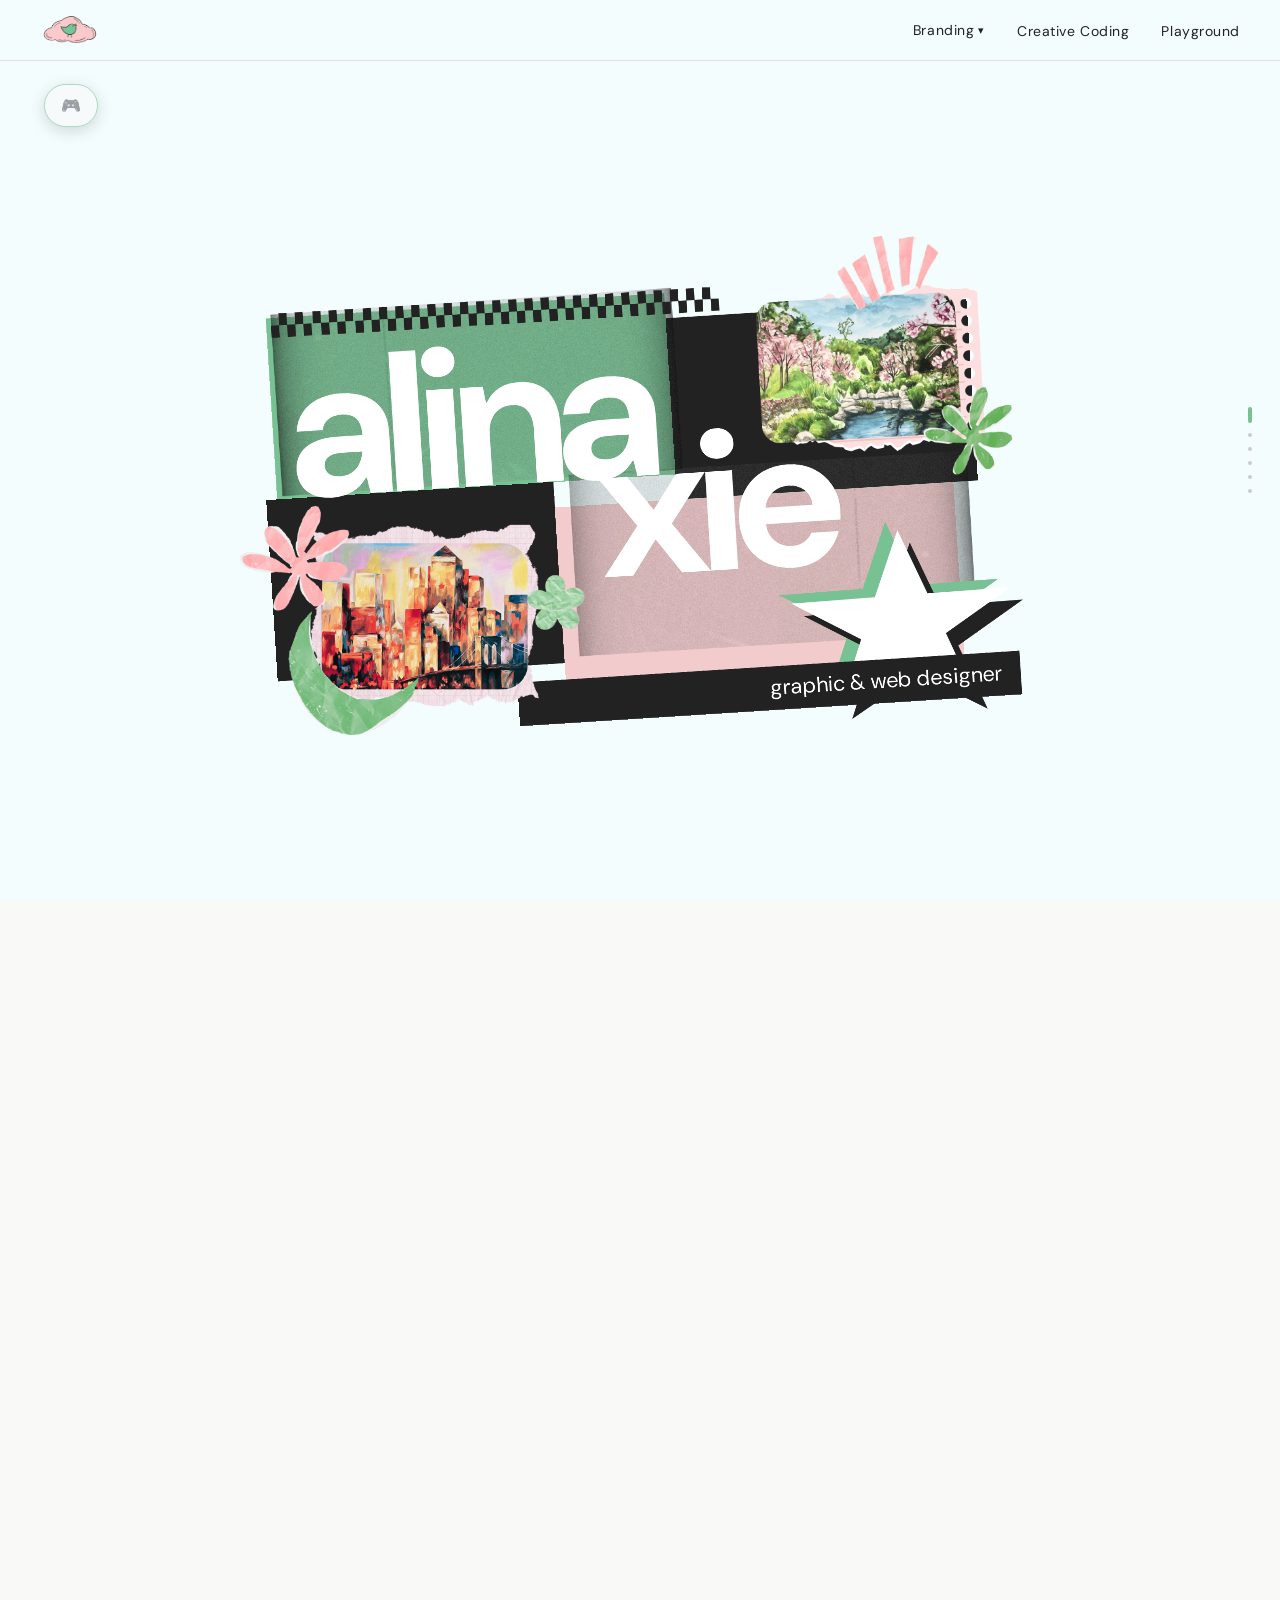
==== commit 1759c336: "intro change" ====
--- a/index.html
+++ b/index.html
@@ -12,6 +12,17 @@
 
 </head>
 <body class="home-body">
+
+  <!-- BIRD INTRO: bird walks in place and pushes the white wall aside,
+       revealing homeHero underneath once it's fully pushed off. -->
+  <div class="bird-intro" id="birdIntro" aria-hidden="true">
+    <div class="bird-intro-wall" id="birdIntroWall">
+      <div class="bird-intro-unit" id="birdIntroUnit">
+        <div class="bird-intro-cloud" aria-hidden="true"></div>
+        <img src="images/characterMove.gif" alt="" class="bird-intro-char" id="birdIntroChar">
+      </div>
+    </div>
+  </div>
 
   <!-- Background color layer -->
   <div class="home-bg-layer" id="homeBgLayer"></div>
--- a/style.css
+++ b/style.css
@@ -246,7 +246,7 @@
 }
 
 .footer-name {
-  font-size: 16px;
+  font-size: 18px;
   font-weight: 500;
   color: #222;
   letter-spacing: 0.04em;
@@ -1335,6 +1335,99 @@
   .footer { padding: 20px; }
 }
 /* ════════════════════════════════════════
+   HOME — BIRD INTRO (push-reveal on load)
+   characterMove.gif is a 600×600 walk-in-place loop with the bird
+   drawn flush against the image's right edge, beak touching it. The
+   wall sits immediately to that image's right (butted up with zero
+   gap), so the two move as one rigid unit. That whole unit animates
+   with a single transform: translateX(0 → 100% + bird width) — a
+   compositor-only transform, not a width/layout animation, which is
+   what keeps it smooth. The path is still monotonic — it never moves
+   backward, which is what would read as a bounce. It uses only 8
+   keyframe stops — run-up, 3 short bumps, and the smooth stretches
+   between them — and relies on the animation's own ease-in-out to
+   curve smoothly into and out of each one; no in-between "shaping"
+   stops. (Extra manual stops inside each bump made things look
+   more jagged, not less — each pair of stops gets its own little
+   ease-in-out curve, and chaining several of those back to back
+   reads as a series of small jolts rather than one smooth sweep.)
+   The run-up/stretch/glide segments keep the exact timing they've
+   always had, so nothing moves faster than before — only the bumps'
+   own internal shape changed.
+   The bird starts fully off-screen to the left (its right edge/beak
+   sits exactly at x=0, so its whole 600px body is past the left
+   edge) and ends fully off-screen to the right (translated past the
+   wall's own width by more than the bird's max rendered width). As
+   it crosses, the wall's leading (left) edge uncovers homeHero from
+   the left, with the bird riding right at that edge, reading as if
+   it's pushing the wall off.
+   ════════════════════════════════════════ */
+.bird-intro {
+  position: fixed;
+  inset: 0;
+  z-index: 10000;
+  pointer-events: none;
+  overflow: hidden;
+}
+
+.bird-intro-wall {
+  position: absolute;
+  top: 0;
+  left: 0;
+  height: 100%;
+  width: 100vw;
+  background: #111;
+  pointer-events: auto;
+  cursor: pointer;
+  will-change: transform;
+  animation: birdIntroPush 5s ease-in-out 0.15s both;
+}
+
+.bird-intro-unit {
+  position: absolute;
+  top: 50%;
+  left: 0;
+  display: flex;
+  align-items: flex-end;
+  transform: translate(-100%, -50%); /* right edge (the beak) sits flush on the wall's left edge */
+  pointer-events: none;
+  user-select: none;
+}
+
+.bird-intro-char {
+  width: clamp(140px, 16vw, 260px);
+  height: auto;
+  display: block;
+  flex-shrink: 0;
+}
+
+@keyframes birdIntroPush {
+  0%   { transform: translateX(0); }
+  13%  { transform: translateX(calc(13% + 36px)); }   /* smooth run-up */
+  21%  { transform: translateX(calc(22% + 62px)); }   /* bump 1 */
+  40%  { transform: translateX(calc(46% + 129px)); }  /* smooth stretch */
+  48%  { transform: translateX(calc(54% + 151px)); }  /* bump 2 */
+  68%  { transform: translateX(calc(78% + 218px)); }  /* smooth stretch */
+  76%  { transform: translateX(calc(86% + 241px)); }  /* bump 3 */
+  100% { transform: translateX(calc(100% + 280px)); } /* smooth glide to a stop */
+}
+
+.bird-intro.is-done { display: none; }
+
+
+
+/* keep the page from scrolling while the intro plays */
+html.bird-intro-active,
+html.bird-intro-active body {
+  overflow: hidden !important;
+  height: 100%;
+}
+
+@media (prefers-reduced-motion: reduce) {
+  .bird-intro-wall { animation: none !important; transform: translateX(calc(100% + 280px)); }
+}
+
+/* ════════════════════════════════════════
    HOME — HERO + ROBIN-NOGUIER SCROLL LAYOUT
    ════════════════════════════════════════ */
 
@@ -1444,18 +1537,18 @@
 }
 
 .hero-svg-horizontal {
-  width: 80%;                                        /* fallback for browsers without min()/max() */
-  max-width: 1520px;
-  width: min(max(80vw, 80vh), 105vw, 1520px);         /* grows via height on tall/narrow viewports;
-                                                          105vw ceiling caps how far it can spill past
+  width: 72%;                                        /* fallback for browsers without min()/max() */
+  max-width: 1370px;
+  width: min(max(72vw, 72vh), 95vw, 1370px);          /* grows via height on tall/narrow viewports;
+                                                          95vw ceiling caps how far it can spill past
                                                           the viewport edges so the name text never gets
                                                           cropped, since .home-hero clips the overflow */
 }
 
 .hero-svg-vertical {
-  width: 92%;                                          /* fallback for browsers without min()/max() */
-  max-width: 800px;
-  width: min(92vw, 66.7vh, 800px);                      /* portrait 2:3 artwork — width is almost always
+  width: 83%;                                          /* fallback for browsers without min()/max() */
+  max-width: 720px;
+  width: min(83vw, 60vh, 720px);                        /* portrait 2:3 artwork — width is almost always
                                                             the binding constraint on real phone screens,
                                                             since phones run narrower than 2:3 already */
 }
@@ -1480,26 +1573,26 @@
 }
 
 /* -- slide in from the left -- */
-#greenRectangle    { animation: heroSlideInGreenRectangle    1.4s  0s     both; }
-#blueRectangleLeft { animation: heroSlideInBlueRectangleLeft 1.4s  0.13s  both; }
-#grainLeft          { animation: heroSlideInGrainLeft         1.45s 0.45s  both; }
-#heroArtLeft         { animation: heroSlideInHeroArtLeft        1.45s 0.64s  both; }
-#alina               { animation: heroSlideInAlina              1.3s  1.36s  both; }
+#greenRectangle    { animation: heroSlideInGreenRectangle    1.4s  2s     both; }
+#blueRectangleLeft { animation: heroSlideInBlueRectangleLeft 1.4s  2.13s  both; }
+#grainLeft          { animation: heroSlideInGrainLeft         1.45s 2.45s  both; }
+#heroArtLeft         { animation: heroSlideInHeroArtLeft        1.45s 2.64s  both; }
+#alina               { animation: heroSlideInAlina              1.3s  3.36s  both; }
 
 /* -- slide in from the right -- */
-#blueRectangleRight { animation: heroSlideInBlueRectangleRight 1.4s  0.22s both; }
-#pinkRectangle       { animation: heroSlideInPinkRectangle      1.4s  0.32s both; }
-#grainRight           { animation: heroSlideInGrainRight          1.45s 0.54s both; }
-#heroArtRight         { animation: heroSlideInHeroArtRight        1.45s 0.74s both; }
-#xie                  { animation: heroSlideInXie                 1.3s  1.47s both; }
-#subText              { animation: heroSlideInSubText              1.2s  1.66s both; }
+#blueRectangleRight { animation: heroSlideInBlueRectangleRight 1.4s  2.22s both; }
+#pinkRectangle       { animation: heroSlideInPinkRectangle      1.4s  2.32s both; }
+#grainRight           { animation: heroSlideInGrainRight          1.45s 2.54s both; }
+#heroArtRight         { animation: heroSlideInHeroArtRight        1.45s 2.74s both; }
+#xie                  { animation: heroSlideInXie                 1.3s  3.47s both; }
+#subText              { animation: heroSlideInSubText              1.2s  3.66s both; }
 
 /* -- twisting entrances -- */
-#checkered           { animation: heroTwistInCheckered  1.3s cubic-bezier(0.3, 1.15, 0.5, 1) 0.83s both; }
-#blueLongRectangle    { animation: heroTwistInLongRect    1.1s cubic-bezier(0.3, 1.15, 0.5, 1) 1s   both; }
-#greenStar             { animation: heroTwistInStar        1s   cubic-bezier(0.3, 1.15, 0.5, 1) 1.12s both; }
-#blueStar              { animation: heroTwistInStar        1s   cubic-bezier(0.3, 1.15, 0.5, 1) 1.23s both; }
-#whileStar             { animation: heroTwistInStar        1s   cubic-bezier(0.3, 1.15, 0.5, 1) 1.34s both; }
+#checkered           { animation: heroTwistInCheckered  1.3s cubic-bezier(0.3, 1.15, 0.5, 1) 2.83s both; }
+#blueLongRectangle    { animation: heroTwistInLongRect    1.1s cubic-bezier(0.3, 1.15, 0.5, 1) 3s   both; }
+#greenStar             { animation: heroTwistInStar        1s   cubic-bezier(0.3, 1.15, 0.5, 1) 3.12s both; }
+#blueStar              { animation: heroTwistInStar        1s   cubic-bezier(0.3, 1.15, 0.5, 1) 3.23s both; }
+#whileStar             { animation: heroTwistInStar        1s   cubic-bezier(0.3, 1.15, 0.5, 1) 3.34s both; }
 
 /* -- when scrolled 40% past: everything continues its entrance arc outward, mirrored to the opposite side -- */
 .hero-svg.is-exiting #greenRectangle    { animation: heroFluidOutGreenRectangle    1s   cubic-bezier(0.16, 1, 0.3, 1) 0s    both; }
@@ -1641,27 +1734,27 @@
    vertical composition's own elements and base transforms. */
 
 /* -- slide in from the left -- */
-#greenRectangleV    { animation: heroSlideInGreenRectangleV    1.4s  0s     both; }
-#blackRectangleLeft  { animation: heroSlideInBlackRectangleLeft 1.4s  0.13s both; }
-#grainLeftV           { animation: heroSlideInGrainLeftV         1.45s 0.45s both; }
-#heroArtLeftV          { animation: heroSlideInHeroArtLeftV       1.45s 0.64s both; }
-#alinaV                { animation: heroSlideInAlinaV             1.3s  1.36s both; }
+#greenRectangleV    { animation: heroSlideInGreenRectangleV    1.4s  2s     both; }
+#blackRectangleLeft  { animation: heroSlideInBlackRectangleLeft 1.4s  2.13s both; }
+#grainLeftV           { animation: heroSlideInGrainLeftV         1.45s 2.45s both; }
+#heroArtLeftV          { animation: heroSlideInHeroArtLeftV       1.45s 2.64s both; }
+#alinaV                { animation: heroSlideInAlinaV             1.3s  3.36s both; }
 
 /* -- slide in from the right -- */
-#blackRectangleRight { animation: heroSlideInBlackRectangleRight 1.4s  0.22s both; }
-#pinkRectangleV        { animation: heroSlideInPinkRectangleV      1.4s  0.32s both; }
-#grainRightV            { animation: heroSlideInGrainRightV          1.45s 0.54s both; }
-#heroArtRightV           { animation: heroSlideInHeroArtRightV        1.45s 0.74s both; }
-#xieV                    { animation: heroSlideInXieV                 1.3s  1.47s both; }
-#graphicWeb               { animation: heroSlideInGraphicWeb           1.2s  1.66s both; }
-#designer                  { animation: heroSlideInDesigner             1.2s  1.75s both; }
+#blackRectangleRight { animation: heroSlideInBlackRectangleRight 1.4s  2.22s both; }
+#pinkRectangleV        { animation: heroSlideInPinkRectangleV      1.4s  2.32s both; }
+#grainRightV            { animation: heroSlideInGrainRightV          1.45s 2.54s both; }
+#heroArtRightV           { animation: heroSlideInHeroArtRightV        1.45s 2.74s both; }
+#xieV                    { animation: heroSlideInXieV                 1.3s  3.47s both; }
+#graphicWeb               { animation: heroSlideInGraphicWeb           1.2s  3.66s both; }
+#designer                  { animation: heroSlideInDesigner             1.2s  3.75s both; }
 
 /* -- twisting entrances -- */
-#blackCheckered      { animation: heroTwistInBlackCheckered 1.3s cubic-bezier(0.3, 1.15, 0.5, 1) 0.83s both; }
-#blackLongRectangle   { animation: heroTwistInBlackLongRect   1.1s cubic-bezier(0.3, 1.15, 0.5, 1) 1s    both; }
-#greenStarV             { animation: heroTwistInStarV           1s   cubic-bezier(0.3, 1.15, 0.5, 1) 1.12s both; }
-#blueStarV              { animation: heroTwistInStarV           1s   cubic-bezier(0.3, 1.15, 0.5, 1) 1.23s both; }
-#whileStarV             { animation: heroTwistInStarV           1s   cubic-bezier(0.3, 1.15, 0.5, 1) 1.34s both; }
+#blackCheckered      { animation: heroTwistInBlackCheckered 1.3s cubic-bezier(0.3, 1.15, 0.5, 1) 2.83s both; }
+#blackLongRectangle   { animation: heroTwistInBlackLongRect   1.1s cubic-bezier(0.3, 1.15, 0.5, 1) 3s    both; }
+#greenStarV             { animation: heroTwistInStarV           1s   cubic-bezier(0.3, 1.15, 0.5, 1) 3.12s both; }
+#blueStarV              { animation: heroTwistInStarV           1s   cubic-bezier(0.3, 1.15, 0.5, 1) 3.23s both; }
+#whileStarV             { animation: heroTwistInStarV           1s   cubic-bezier(0.3, 1.15, 0.5, 1) 3.34s both; }
 
 @keyframes heroSlideInGreenRectangleV {
   0%   { opacity: 0; transform: translate(-170px, 17.89px) rotate(-3.64deg); }
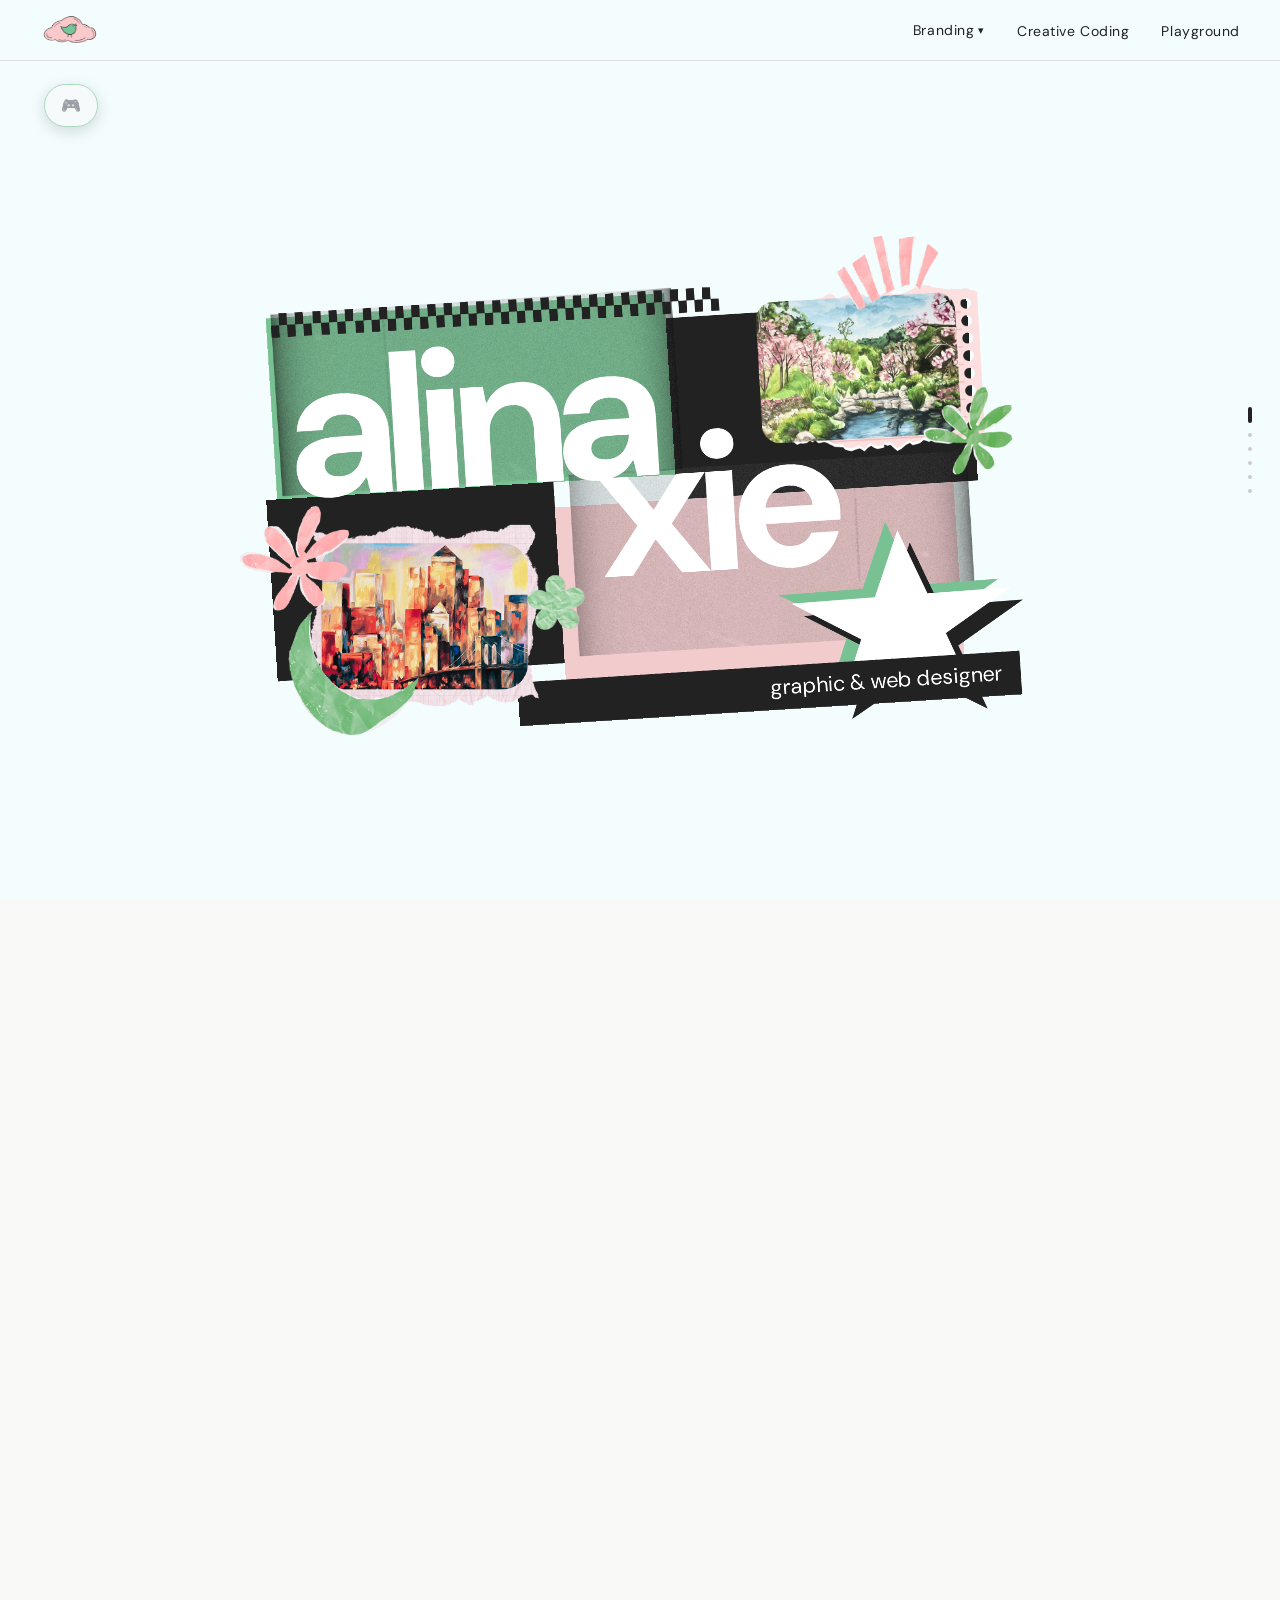
==== commit 14ed062e: "update website" ====
--- a/index.html
+++ b/index.html
@@ -123,7 +123,7 @@
         <div class="thumb-info">
           <p class="thumb-category">Coding · Web Art</p>
           <h2 class="thumb-title">Creative Coding</h2>
-          <p class="thumb-desc">Scroll-based creative coding websites exploring memory, ocean pollution, and forgotten recipes.</p>
+          <p class="thumb-desc">Scroll-based creative coding websites exploring memory and ocean pollution.</p>
           <a class="thumb-cta" href="web-art.html">View Projects →</a>
         </div>
         <a href="web-art.html">
--- a/style.css
+++ b/style.css
@@ -1324,7 +1324,7 @@
 }
 
 .dot.active {
-  background: #78c193;
+  background: #222;
   height: 16px;
   border-radius: 2px;
 }
@@ -1376,11 +1376,27 @@
   left: 0;
   height: 100%;
   width: 100vw;
-  background: #111;
+  /* Film-grain texture on the black wall. --wall-grain is a tiny tiled SVG
+     of fractal noise (240px tile, repeats seamlessly): every pixel is white,
+     and the noise only sets how see-through it is, so just sparse light
+     speckles show over the black. To tune it, edit the values inside the
+     data URI below:
+       baseFrequency='0.75' — grain size (higher = finer, lower = coarser)
+       first number in the last row of the matrix (1.4) — how bright the
+         speckles get
+       last number in that row (-0.72) — how much of the wall is speckled
+         (more negative = sparser)
+     The base is pure black because the speckles lighten it; overall the
+     wall lands at about the same tone as the old flat #111. The grain is
+     part of the wall's own background, so it slides along with it. */
+  --wall-grain: url("data:image/svg+xml,%3Csvg xmlns='http://www.w3.org/2000/svg' width='240' height='240'%3E%3Cfilter id='g' x='0' y='0' width='100%25' height='100%25'%3E%3CfeTurbulence type='fractalNoise' baseFrequency='0.75' numOctaves='3' stitchTiles='stitch'/%3E%3CfeColorMatrix type='matrix' values='0 0 0 0 1  0 0 0 0 1  0 0 0 0 1  1.4 0 0 0 -0.72'/%3E%3C/filter%3E%3Crect width='100%25' height='100%25' filter='url(%23g)'/%3E%3C/svg%3E");
+  background-color: #000;
+  background-image: var(--wall-grain);
+  background-size: 240px 240px;
   pointer-events: auto;
   cursor: pointer;
   will-change: transform;
-  animation: birdIntroPush 5s ease-in-out 0.15s both;
+  animation: birdIntroPush 3s ease-in-out 0.15s both;
 }
 
 .bird-intro-unit {
@@ -1413,6 +1429,14 @@
 }
 
 .bird-intro.is-done { display: none; }
+
+/* Arriving via an anchor that points below the hero (e.g. the project
+   pages' "back to projects" link, index.html#homeScrollStrip) skips the
+   intro. script.js applies the same rule; this just hides the wall from
+   the very first paint so it can't flash while the script loads. :target
+   only matches when the anchor points at a real element, and the hero
+   itself is excluded. */
+body:has(:target:not(#homeHero)) .bird-intro { display: none; }
 
 
 
@@ -3308,18 +3332,18 @@
 }
 
 .webart-tab:nth-child(1) {
-  --accent-a: #000000;
-  --accent-b: #8a8a8a;
+  --accent-a: #1e1e1e;
+  --accent-b: #1e1e1e;
 }
 
 .webart-tab:nth-child(2) {
-  --accent-a: #00395d;
-  --accent-b: #7ec8ff;
+  --accent-a: #04212d;
+  --accent-b: #04212d;
 }
 
 .webart-tab:nth-child(3) {
-  --accent-a: #4e2e66;
-  --accent-b: #c9a0f5;
+  --accent-a: #85b6a6;
+  --accent-b: #85b6a6;
 }
 
 .webart-tab.active .webart-tab-num {
@@ -3372,18 +3396,18 @@
 }
 
 .webart-panel:nth-child(1) {
-  --accent-a: #000000;
-  --accent-b: #8a8a8a;
+  --accent-a: #1e1e1e;
+  --accent-b: #1e1e1e;
 }
 
 .webart-panel:nth-child(2) {
-  --accent-a: #00395d;
-  --accent-b: #7ec8ff;
+  --accent-a: #04212d;
+  --accent-b: #04212d;
 }
 
 .webart-panel:nth-child(3) {
-  --accent-a: #4e2e66;
-  --accent-b: #c9a0f5;
+  --accent-a: #85b6a6;
+  --accent-b: #85b6a6;
 }
 
 .webart-panel-info h2 {
@@ -3408,7 +3432,7 @@
   align-items: center;
   gap: 10px;
   align-self: flex-start;
-  font-family: 'JetBrains Mono', monospace;
+  font-family: 'DM Sans', sans-serif;
   font-size: 13px;
   letter-spacing: 0.03em;
   color: #ffffff;
@@ -4483,4 +4507,35 @@
   .game-shard {
     animation: none !important;
   }
+}
+/* Haddee merchandise: keep each image's original aspect ratio */
+.haddee-merch .proj-hscroll-item {
+  width: auto;
+  height: 350px;
+  aspect-ratio: auto;
+}
+
+.haddee-merch .proj-hscroll-img {
+  width: auto;
+  height: 100%;
+}
+
+@media (max-width: 700px) {
+  .haddee-merch .proj-hscroll-item {
+    height: 275px;
+  }
+}
+
+/* Haddee merchandise: mug shown at 85% height, centered in the row */
+.haddee-merch .proj-hscroll-item.haddee-merch-mug {
+  height: 298px;
+  align-self: center;
+  margin: 0 96px;
+}
+
+@media (max-width: 700px) {
+  .haddee-merch .proj-hscroll-item.haddee-merch-mug {
+    height: 234px;
+    margin: 0 72px;
+  }
 }
